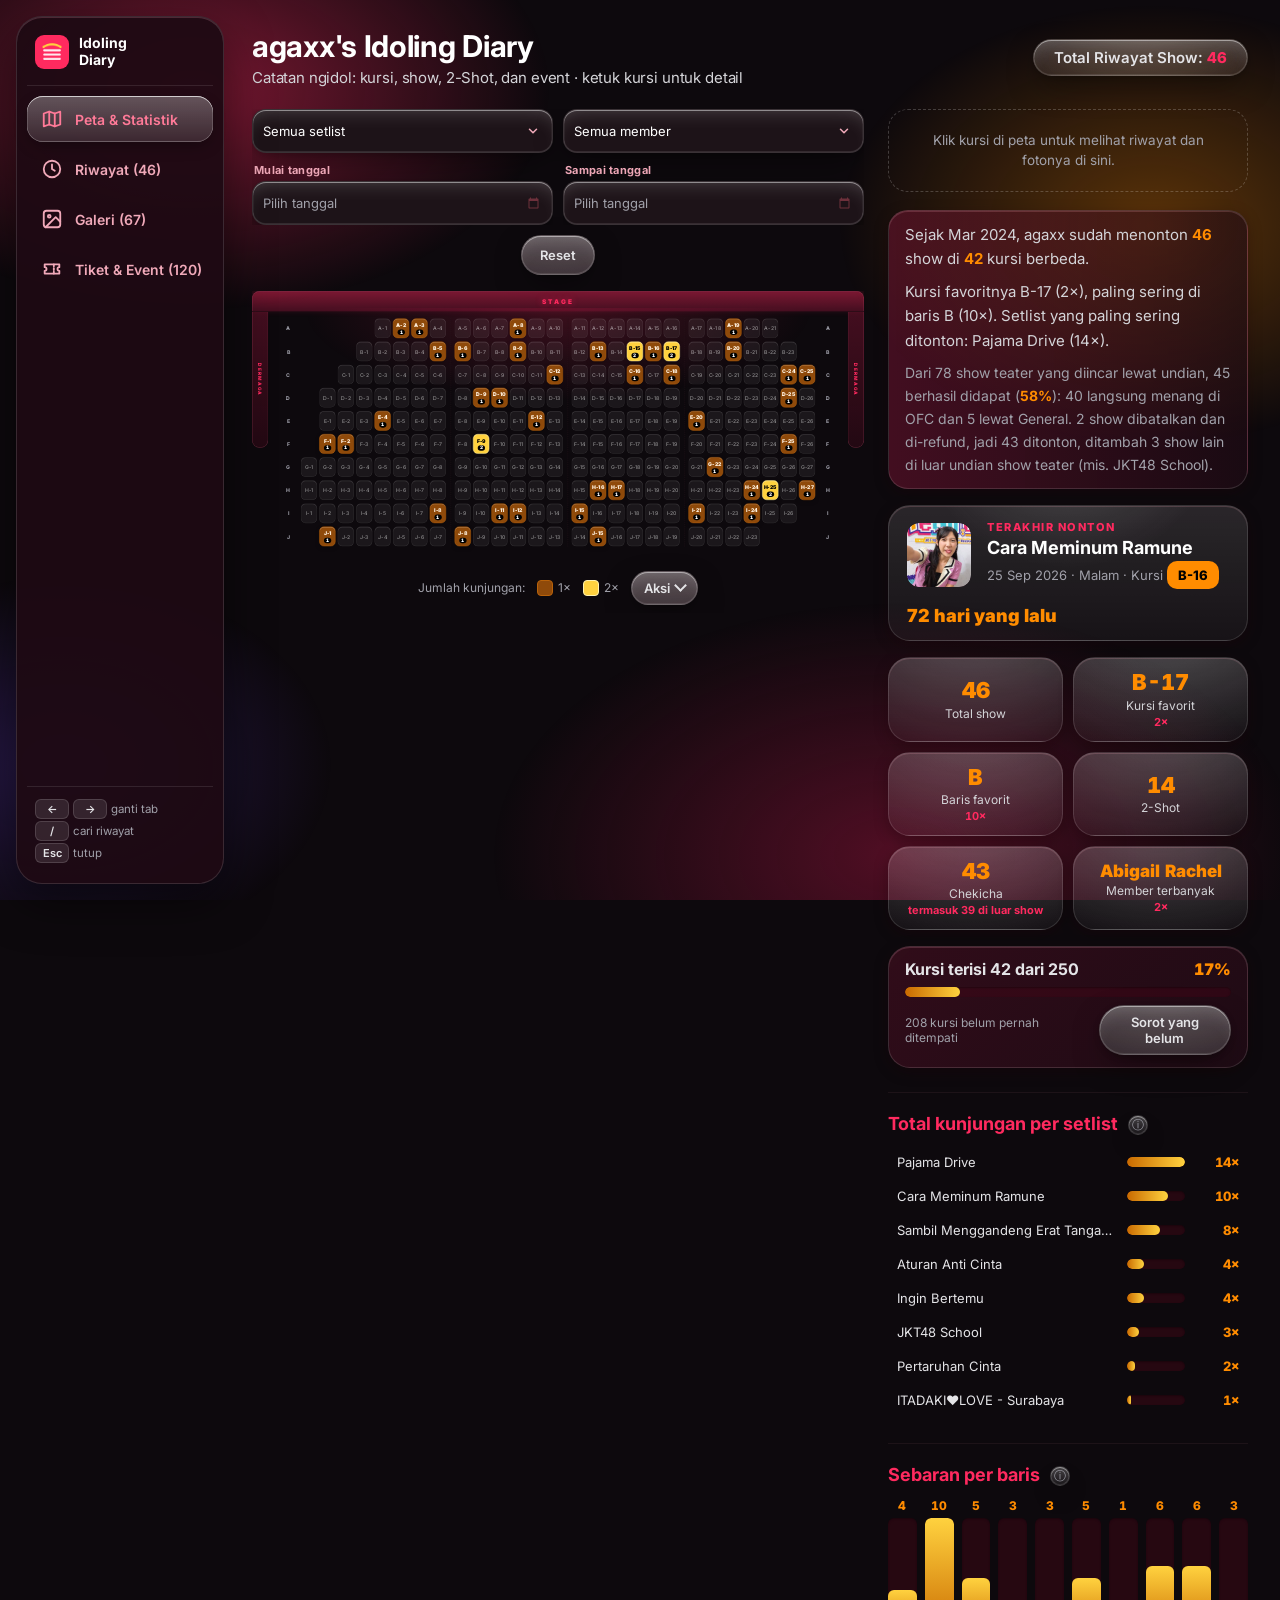
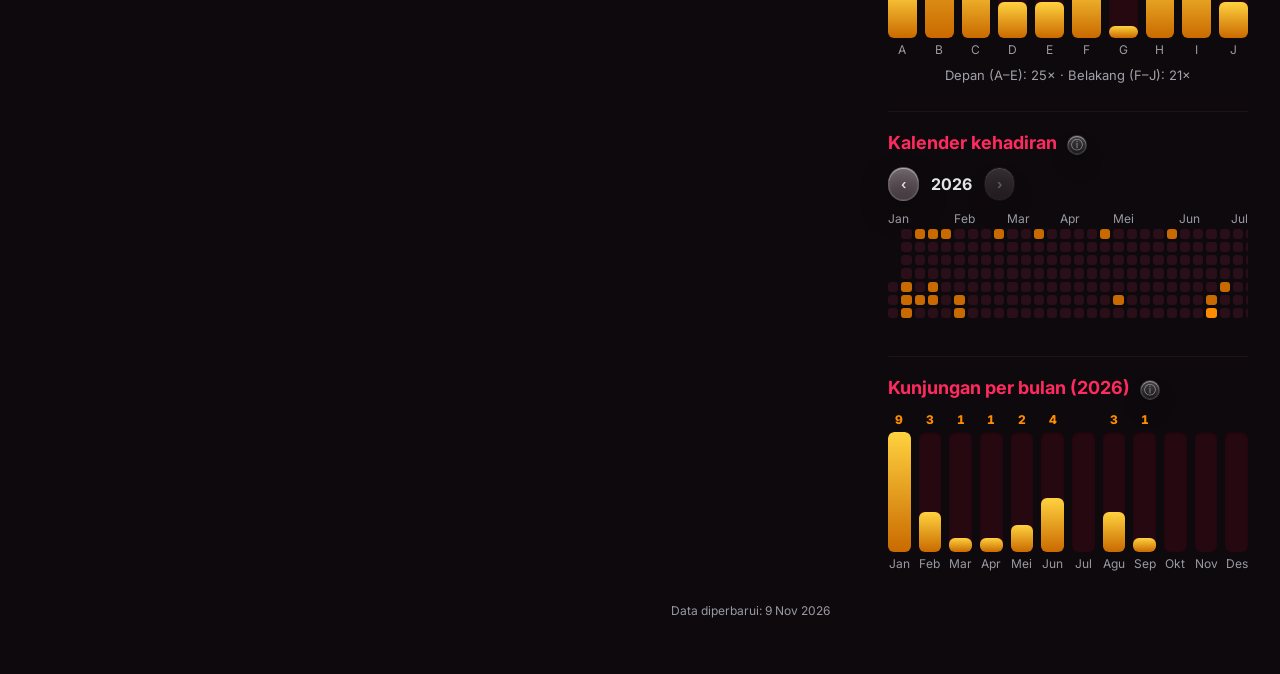
==== index.html @ d98b1d74 "Fix typo in og:description and sub paragraph" ====
<!DOCTYPE html>
<html lang="id" class="app">
<head>
<meta charset="UTF-8">
<meta name="viewport" content="width=device-width, initial-scale=1, viewport-fit=cover">
<title>agaxx's Idoling Diary</title>
<meta name="theme-color" content="#0d090d">
<link rel="manifest" href="manifest.webmanifest">
<link rel="apple-touch-icon" href="icons/apple-touch-icon.png">
<meta name="mobile-web-app-capable" content="yes">
<meta name="apple-mobile-web-app-capable" content="yes">
<meta name="apple-mobile-web-app-title" content="Idoling Diary">
<meta name="apple-mobile-web-app-status-bar-style" content="black-translucent">
<link rel="icon" href="data:image/svg+xml,%3Csvg xmlns=%27http://www.w3.org/2000/svg%27 viewBox=%270 0 64 64%27%3E%3Crect width=%2764%27 height=%2764%27 rx=%2714%27 fill=%27%23ff2a5f%27/%3E%3Cpath d=%27M14 38h36M14 28h36M14 48h36%27 stroke=%27%23fff%27 stroke-width=%275%27 stroke-linecap=%27round%27 opacity=%27.9%27/%3E%3Cpath d=%27M12 20q20-12 40 0%27 stroke=%27%23ffd23f%27 stroke-width=%275%27 fill=%27none%27 stroke-linecap=%27round%27/%3E%3C/svg%3E">
<meta property="og:type" content="website">
<meta property="og:title" content="agaxx's Idoling Diary">
<meta property="og:description" content="Catatan ngidol JKT48: peta kursi, riwayat show, galeri 2-Shot/Chekicha, tiket, dan event.">
<meta name="twitter:card" content="summary">
<link rel="preconnect" href="https://fonts.googleapis.com">
<link rel="preconnect" href="https://fonts.gstatic.com" crossorigin>
<link href="https://fonts.googleapis.com/css2?family=Inter:wght@400;500;600;700;800;900&family=Caveat:wght@600;700&display=swap" rel="stylesheet">
<link rel="stylesheet" href="assets/css/shared.css">
<link rel="stylesheet" href="assets/css/app.css">
<style>
#status{color:#f87171;font-size:14px;margin:0 0 12px;text-align:center}
#status:empty{display:none}
#status.warn{color:#fbbf24}
</style>
</head>
<body class="app">
<div class="wrap">
  <div class="head">
    <h1>agaxx's Idoling Diary</h1>
    <p class="sub">Catatan ngidol: kursi, show, 2-Shot, dan event · ketuk kursi untuk detail</p>
    <div class="badge">Total Riwayat Show: <span id="total">0</span></div>
  </div>
  <div class="tabbar"><button type="button" class="tab on" data-tab="main" data-short="Peta">Peta &amp; Statistik</button><button type="button" class="tab" data-tab="tl" id="t-tab" data-short="Riwayat">Riwayat</button><button type="button" class="tab" data-tab="gal" id="g-tab" data-short="Galeri">Galeri</button><button type="button" class="tab" data-tab="ev" id="ev-tab" data-short="Tiket">Tiket &amp; Event</button></div>
  <div id="status" role="status">Memuat data...</div>
  <div id="view-main">
  <div id="seating-wrapper">
    <div id="stage-container">
      <div class="stage">STAGE</div>
      <div class="arena">
        <div class="catwalk">DERMAGA</div>
        <div id="chart"></div>
        <div class="catwalk">DERMAGA</div>
      </div>
    </div>
  </div>
  </div>
  <div id="view-gal" hidden>
    <div id="gallery-bar"><select id="g-member" aria-label="Filter member galeri"></select><span id="g-info"></span></div>
    <div id="gallery"></div>
  </div>
  <div id="view-tl" hidden>
    <div id="tl-bar"><input type="search" id="tl-q" placeholder="Cari setlist, member, kursi, catatan…" aria-label="Cari riwayat" autocomplete="off"><span id="tl-info"></span></div>
    <div id="timeline"></div>
  </div>
  <div id="view-ev" hidden>
    <h2 class="sec" style="margin-top:0">Statistik lotre</h2>
    <div id="lot"></div>
    <h2 class="sec">Meet &amp; greet, special show, dan event</h2>
    <div id="ev-up"></div>
    <div id="ev-cats"></div>
    <div id="ev-bar">
      <select id="ev-member" aria-label="Member"></select>
      <select id="ev-status" aria-label="Status"><option value="">Semua status</option><option value="used">Hadir saja</option></select>
      <span id="ev-info"></span>
    </div>
    <div id="ev-rank"></div>
    <div id="ev-list"></div>
    <button type="button" class="btn-s" id="ev-more" hidden>Tampilkan lebih banyak</button>
  </div>
  <footer id="foot" class="foot"></footer>
</div>

<div class="overlay" id="seat-modal">
  <div class="modal" role="dialog" aria-modal="true" aria-labelledby="modal-title">
    <button class="x" id="seat-close" aria-label="Tutup">&times;</button>
    <h3 id="modal-title" style="margin:0">Riwayat Kursi <span class="seat-badge" id="modal-seat"></span></h3>
    <div class="hist" id="modal-hist"></div>
  </div>
</div>
<div class="overlay" id="lightbox"><img id="lb-img" alt="Foto 2-shot"></div>

<script src="assets/js/shared.js"></script>
<script src="assets/js/app.js"></script>
<script>
/* DATA_URL: file data.json hasil "Unduh data.json" dari admin.html (array, atau {records:[...]}).
   Kalau dibuka langsung dari file:// browser memblokir fetch -> pakai hosting / server lokal. */
const DATA_URL = './data.json';

const CK = 'jkt48_data_cache_v1'; // salinan data terakhir di perangkat pengunjung
function applyData(json) {
  const arr = Array.isArray(json) ? json : json.records;
  if (!Array.isArray(arr)) throw new Error('Format data tidak dikenali');
  records = arr.map(sanitize).filter(r => SEATS.has(r.seat)); // kursi di luar peta dilewati, jadi total = yang tampil di peta
  tickets = (Array.isArray(json.tickets) ? json.tickets : []).map(sanitizeTicket).filter(t => t.date);
  solo = (Array.isArray(json.solo) ? json.solo : []).map(sanitizeSolo).filter(w => w.date);
  dataLoaded = true;
  $('foot').textContent = json.updated ? 'Data diperbarui: ' + fmtDate(json.updated) : '';
}
async function init() {
  renderChart(); skeleton(); // peta kosong dulu biar layout langsung muncul
  let old = null;
  try { old = localStorage.getItem(CK); } catch (e) {}
  if (old) { // tampilkan salinan terakhir dulu sementara data terbaru dimuat
    try { applyData(JSON.parse(old)); $('status').textContent = ''; renderChart(); } catch (e) { old = null; }
  }
  try {
    const res = await fetch(DATA_URL + (DATA_URL.includes('?') ? '&' : '?') + 't=' + Date.now());
    if (!res.ok) throw new Error('HTTP ' + res.status);
    const text = await res.text();
    if (text !== old) { // hanya render ulang kalau data berubah
      applyData(JSON.parse(text)); $('status').textContent = ''; renderChart();
      try { localStorage.setItem(CK, text); } catch (e) { /* penyimpanan penuh: abaikan */ }
    }
    $('status').classList.remove('warn');
  } catch (err) {
    $('status').classList.toggle('warn', !!old);
    $('status').textContent = old ? 'Tidak bisa memuat data terbaru, menampilkan salinan terakhir yang tersimpan di perangkat ini.'
      : 'Gagal memuat data (' + err.message + '). Cek DATA_URL / pastikan dibuka lewat server, bukan file://.';
    if (!old) renderChart();
  }
}
// dipakai app.js (tarik ke bawah untuk memuat ulang): selalu ambil data terbaru dan gambar ulang
async function refreshData() {
  const res = await fetch(DATA_URL + (DATA_URL.includes('?') ? '&' : '?') + 't=' + Date.now(), {cache: 'no-store'});
  if (!res.ok) throw new Error('HTTP ' + res.status);
  const text = await res.text();
  applyData(JSON.parse(text));
  $('status').textContent = ''; $('status').classList.remove('warn');
  renderChart();
  try { localStorage.setItem(CK, text); } catch (e) { /* penyimpanan penuh: abaikan */ }
}
// pindah tab (klik, geser jari, keyboard) ditangani switchTab() di app.js
init();
</script>
</body>
</html>
---- assets/css/shared.css ----
/* shared.css — dipakai bareng index.html & admin.html */
body{margin:0;background:#0d090d;color:#fff;font-family:'Inter',-apple-system,BlinkMacSystemFont,"Segoe UI",Roboto,sans-serif;display:flex;justify-content:center;min-height:100vh}
button{font-family:inherit}
.wrap{padding:40px 20px;display:flex;flex-direction:column;align-items:center;width:100%;max-width:1280px;box-sizing:border-box}
.head{text-align:center;margin-bottom:20px;display:flex;flex-direction:column;align-items:center;width:100%}
h1{font-size:42px;font-weight:900;color:#ff2a5f;margin:0 0 8px;letter-spacing:-.5px;text-shadow:0 0 20px rgba(255,42,95,.3)}
.sub{color:#a1a1aa;font-size:15px;margin:0 0 20px}
.badge{background:#181115;border:1px solid #2d1820;padding:8px 20px;border-radius:9999px;font-size:15px;font-weight:600;color:#e4e4e7}
.badge span{color:#ff2a5f;font-weight:800}
:focus-visible{outline:2px solid #ff8c00;outline-offset:2px}

/* peta kursi */
#seating-wrapper{width:100%;overflow-x:auto;padding-bottom:20px;box-sizing:border-box;-webkit-overflow-scrolling:touch}
#stage-container{width:max-content;margin:0 auto;display:flex;flex-direction:column;align-items:center}
.stage{width:100%;background:linear-gradient(180deg,#380816,#17040a);border:1px solid #881337;border-bottom:none;border-radius:12px 12px 0 0;padding:14px 0;text-align:center;box-shadow:0 -4px 20px rgba(136,19,55,.3);box-sizing:border-box;color:#ff2a5f;font-weight:900;letter-spacing:5px;font-size:15px}
.arena{display:flex;align-items:flex-start;gap:38px;width:100%;box-sizing:border-box;position:relative}
.arena::before{content:'';position:absolute;top:0;left:38px;right:38px;border-top:1px solid #881337;box-shadow:0 2px 14px rgba(136,19,55,.45)}
.catwalk{width:38px;height:318px;background:#17040a;border:1px solid #881337;border-top:none;border-radius:0 0 8px 8px;box-shadow:0 6px 15px rgba(136,19,55,.25);display:flex;align-items:center;justify-content:center;writing-mode:vertical-rl;color:#ff2a5f;font-size:11px;font-weight:800;letter-spacing:3px;box-sizing:border-box;flex-shrink:0;user-select:none}
#chart{display:flex;gap:20px;margin-top:15px}
.seat-block{display:flex;flex-direction:column;gap:6px}
.block-1,.block-3{align-items:flex-end}.block-2,.block-4{align-items:flex-start}
.seat-row{display:flex;gap:5px;height:48px;align-items:center}
.seat{width:38px;height:46px;border-radius:6px;border:1px solid #34070f;background:#1e050c;color:#c4566a;display:flex;flex-direction:column;align-items:center;justify-content:center;font-size:12px;font-weight:500;padding:0;cursor:pointer;transition:.2s;flex-shrink:0}
.seat:hover,.seat:focus-visible{color:#ff6b86;font-weight:700}
.seat:hover{transform:translateY(-2px) scale(1.05);border-color:#ff2a5f;box-shadow:0 4px 12px rgba(255,42,95,.3);z-index:5}
.seat.visited{background:#ff8c00;border-color:#ffaa00;color:#000;font-weight:900;box-shadow:0 0 12px rgba(255,140,0,.5)}
.seat-count{font-size:11px;font-weight:900;margin-top:3px;background:#000;color:#fff;border-radius:99px;padding:1px 5px;line-height:1}

/* modal & lightbox */
.overlay{display:none;position:fixed;inset:0;background:rgba(0,0,0,.8);backdrop-filter:blur(4px);z-index:100;justify-content:center;align-items:center;padding:15px;box-sizing:border-box}
.overlay.open{display:flex}
.modal{background:#140d11;border:1px solid #3d222e;border-radius:16px;width:100%;max-width:440px;padding:24px;position:relative;box-sizing:border-box}
.x{position:absolute;top:16px;right:16px;background:none;border:none;color:#a1a1aa;font-size:22px;cursor:pointer}
.seat-badge{background:#ff8c00;color:#000;padding:3px 8px;border-radius:6px;font-weight:800;font-size:14px}
.hist{display:flex;flex-direction:column;gap:10px;max-height:300px;overflow-y:auto;margin-top:16px}
.hi{background:#1d1318;padding:12px 14px;border-radius:8px;border-left:4px solid #ff8c00}
.hi b{font-size:15px}.hd{font-size:13px;color:#ff2a5f;margin-top:2px}
.hn{font-size:13px;color:#a1a1aa;margin-top:4px;font-style:italic}
.ht{font-size:12px;color:#34d399;margin-top:4px;font-weight:600}
.hi img{display:block;max-width:100%;max-height:160px;border-radius:8px;margin-top:8px;cursor:zoom-in}
.empty{color:#9a9aa4;font-size:14px;text-align:center;padding:16px 0}
.empty:not(.fld){padding:26px 16px;border:1px dashed rgba(255,255,255,.14);border-radius:16px;line-height:1.55}
.empty .btn-s{margin-top:12px}
#lb-img{max-width:100%;max-height:90vh;border-radius:12px;box-shadow:0 0 30px rgba(0,0,0,.6)}
#lightbox{cursor:zoom-out;z-index:200}

/* animasi saat modal / lightbox dibuka */
@keyframes fade{from{opacity:0}}
@keyframes pop-in{from{opacity:0;transform:translateY(14px) scale(.96)}}
.overlay.open{animation:fade .18s ease-out}
.overlay.open>.modal,#lightbox.open>img{animation:pop-in .22s cubic-bezier(.2,.8,.2,1)}
.seat:active{transform:scale(.94)}
@media(prefers-reduced-motion:reduce){.overlay.open,.overlay.open>.modal,#lightbox.open>img{animation:none}}

/* popover hover (hanya perangkat dengan mouse) */
#pop{position:fixed;z-index:90;display:none;width:240px;box-sizing:border-box;pointer-events:none;background:#140d11;border:1px solid #3d222e;border-radius:12px;padding:12px 14px;box-shadow:0 10px 30px rgba(0,0,0,.6);font-size:13px}
#pop.on{display:block}
.pop-h{display:flex;justify-content:space-between;align-items:center;margin-bottom:6px;color:#e4e4e7;font-weight:600}
.pop-i{padding:8px 0;border-top:1px solid #24151d}
.pop-i b{font-size:14px}
.pop-m{margin-top:6px;color:#9a9aa4;font-size:11px}
@media(hover:none){#pop{display:none!important}}

@media(max-width:768px){
h1{font-size:28px}.sub{font-size:13px}.wrap{padding:20px 12px}
.seat{width:32px;height:38px;font-size:10px}.seat-row{height:40px;gap:4px}
#chart{gap:12px;margin-top:10px}
.catwalk{width:30px;height:260px;font-size:9px;letter-spacing:2px}
.arena::before{left:30px;right:30px}
.stage{font-size:12px;letter-spacing:3px}}

/* animasi tutup */
@keyframes fade-out{to{opacity:0}}
@keyframes pop-out{to{opacity:0;transform:translateY(8px) scale(.97)}}
.overlay.closing{animation:fade-out .15s ease-in forwards}
.overlay.closing>.modal,#lightbox.closing>img{animation:pop-out .15s ease-in forwards}
@media(prefers-reduced-motion:reduce){.overlay.closing,.overlay.closing>.modal,#lightbox.closing>img{animation:none}}

/* statistik, filter, legenda, grafik setlist */
.seat.dim{opacity:.25}
#stats{display:grid;grid-template-columns:repeat(auto-fit,minmax(130px,1fr));gap:10px;width:100%;margin-bottom:16px}
.stat{display:flex;flex-direction:column;justify-content:center;background:#181115;border:1px solid #2d1820;border-radius:12px;padding:12px 14px;text-align:center}
.sv{font-size:22px;font-weight:900;color:#ff8c00;line-height:1.15;overflow-wrap:anywhere}
.sv.sm{font-size:17px}
.sl{font-size:12px;color:#a1a1aa;margin-top:2px}
.ss{font-size:11px;color:#ff2a5f;font-weight:700;margin-top:2px}
#filters{display:flex;flex-wrap:wrap;gap:8px;align-items:center;justify-content:center;width:100%;margin-bottom:16px}
#filters select,#filters input,#gallery-bar select,#tl-q,#ev-bar select{flex:1 1 150px;width:auto;min-width:0;max-width:100%;background:#181115;color:#fff;border:1px solid #2d1820;border-radius:8px;padding:8px 10px;font:inherit;font-size:13px;color-scheme:dark}
#flt-info:empty{display:none}
#flt-info{flex-basis:100%;text-align:center;font-size:12px;color:#34d399;font-weight:600}
.btn-s{background:#181115;color:#e4e4e7;border:1px solid #3d222e;border-radius:8px;padding:8px 12px;font-size:13px;font-weight:600;cursor:pointer}
.btn-s:hover{border-color:#ff2a5f;color:#ff2a5f}
.btn-s:disabled{opacity:.4;cursor:default;border-color:#3d222e;color:#e4e4e7}
#legend{display:flex;flex-wrap:wrap;gap:12px;align-items:center;justify-content:center;font-size:12px;color:#a1a1aa;margin:4px 0 24px}
.lg{display:inline-flex;align-items:center;gap:5px}
#lg-scale{display:contents}
.lg i{width:14px;height:14px;border-radius:4px;border:1px solid}
.sec{font-size:18px;color:#ff2a5f;margin:28px 0 12px;width:100%;text-align:left}
#sl-chart{width:100%;display:flex;flex-direction:column;gap:4px}
.sl-row{display:grid;grid-template-columns:minmax(90px,220px) 1fr 44px;gap:10px;align-items:center;background:none;border:1px solid transparent;border-radius:8px;padding:6px 8px;color:#e4e4e7;font-size:13px;text-align:left;cursor:pointer}
.sl-row:hover,.sl-row.on{border-color:#ff2a5f;background:#181115}
.sl-n{overflow:hidden;text-overflow:ellipsis;white-space:nowrap}
.sl-bar{height:10px;background:#1e050c;border-radius:99px;overflow:hidden}
.sl-bar i{display:block;height:100%;background:linear-gradient(90deg,#c96a00,#ffd23f);border-radius:99px}
.sl-c{font-weight:800;color:#ff8c00;text-align:right}

/* peta lebih realistis: label baris, garis lorong, cahaya panggung */
#stage-container{position:relative;isolation:isolate}
#stage-container::before{content:'';position:absolute;z-index:-1;top:40px;left:8%;right:8%;height:220px;background:radial-gradient(ellipse at 50% 0,rgba(255,42,95,.2),transparent 70%);pointer-events:none}
.stage{text-shadow:0 0 14px rgba(255,42,95,.6)}
.seat-block{position:relative}
.seat-block+.seat-block::before{content:'';position:absolute;left:-10px;top:0;bottom:0;border-left:1px dashed #2d1820}
.row-labels{display:flex;flex-direction:column;gap:6px;width:18px;flex-shrink:0}
.row-labels .seat-row{justify-content:center;color:#9a9aa4;font-size:12px;font-weight:800}

/* animasi masuk & skeleton */
@keyframes rise{from{opacity:0;transform:translateY(10px)}}
@keyframes shimmer{to{background-position:-200% 0}}
.intro .seat-row{animation:rise .45s cubic-bezier(.2,.8,.2,1) both;animation-delay:calc(var(--r) * 45ms)}
.sk{background:linear-gradient(90deg,#181115 25%,#2a1a22 50%,#181115 75%);background-size:200% 100%;animation:shimmer 1.2s linear infinite;border-radius:12px}
.stat.sk{min-height:72px;border-color:transparent}
@media(prefers-reduced-motion:reduce){.intro .seat-row,.sk{animation:none}}

/* tab, kalender, galeri */
[hidden]{display:none!important}
#view-main,#view-gal,#view-tl,#view-ev{width:100%;display:flex;flex-direction:column;align-items:center}
.tabbar{display:flex;gap:8px;margin:0 0 16px}
.tab{padding:9px 22px;border-radius:9999px;border:1px solid #332128;background:#1a1014;color:#a1a1aa;font-size:14px;font-weight:600;cursor:pointer;transition:.25s}
.tab:hover{border-color:#ff2a5f;color:#fff}
.tab.on{background:#881337;border-color:#f43f5e;color:#fff;box-shadow:0 0 15px rgba(244,63,94,.3)}
#cal-nav{display:flex;gap:12px;align-items:center;width:100%;margin-bottom:10px;color:#e4e4e7}
#cal{width:100%;overflow-x:auto;padding-bottom:8px}
.cal-m,.cal-g{min-width:700px}
.cal-m{position:relative;height:18px;font-size:12px;color:#9a9aa4}
.cal-m span{position:absolute;top:0}
.cal-g{display:grid;grid-auto-flow:column;grid-template-rows:repeat(7,auto);grid-template-columns:repeat(var(--w),minmax(0,1fr));gap:3px}
.cd{aspect-ratio:1;background:#2a0f18;border-radius:3px}
.cd.e{background:none}
.cd.on1{background:#c96a00}.cd.on2{background:#ff8c00}.cd.on3{background:#ffd23f}
#gallery-bar{display:flex;gap:10px;align-items:center;margin-bottom:12px;width:100%}
#g-info{font-size:12px;color:#34d399;font-weight:600}
#gallery{display:grid;grid-template-columns:repeat(auto-fill,minmax(160px,1fr));gap:12px;width:100%}
.gi{margin:0;background:#181115;border:1px solid #2d1820;border-radius:12px;overflow:hidden}
.gi img{display:block;width:100%;aspect-ratio:3/4;object-fit:cover;cursor:zoom-in}
.gi figcaption{padding:8px 10px;font-size:12px;display:flex;flex-direction:column;gap:2px;color:#a1a1aa}
.gi b{color:#fff;font-size:13px}
@media(max-width:768px){.seat-block+.seat-block::before{left:-7px}}

/* cakupan kursi */
#cover{width:100%;margin:0 0 16px;background:#181115;border:1px solid #2d1820;border-radius:12px;padding:12px 16px;box-sizing:border-box}
.cov-t{display:flex;justify-content:space-between;color:#e4e4e7}
.cov-t span{color:#ff8c00;font-weight:900}
.cov-bar{height:10px;background:#1e050c;border-radius:99px;overflow:hidden;margin:8px 0}
.cov-bar i{display:block;height:100%;background:linear-gradient(90deg,#c96a00,#ffd23f);border-radius:99px;transition:width .6s}
.cov-s{display:flex;justify-content:space-between;align-items:center;gap:10px;font-size:12px;color:#a1a1aa}
.seat.seen{opacity:.3}
.seat.want{border-color:#34d399;color:#34d399;box-shadow:0 0 10px rgba(52,211,153,.45)}

/* riwayat (timeline) */
#timeline{width:100%;max-width:760px}
.tl-mh{color:#ff2a5f;font-size:15px;margin:22px 0 8px;position:sticky;top:0;background:#0d090d;padding:6px 0;z-index:2}
.tl-i{display:grid;grid-template-columns:56px 1fr auto;gap:12px;align-items:start;background:#181115;border:1px solid #2d1820;border-left:4px solid #ff8c00;border-radius:10px;padding:10px 12px;margin-bottom:8px}
.tl-d{text-align:center;line-height:1.15}
.tl-d b{font-size:22px;display:block}
.tl-d span{font-size:11px;color:#a1a1aa}
.tl-b b{font-size:15px}
.tl-s{border:none;cursor:pointer;font-family:inherit}

/* pencarian riwayat & grafik per bulan */
#tl-bar{display:flex;gap:10px;align-items:center;width:100%;max-width:760px;margin-bottom:4px}
#tl-info{font-size:12px;color:#34d399;font-weight:600;white-space:nowrap}
#mchart,#rchart{display:grid;grid-template-columns:repeat(12,1fr);gap:8px;width:100%}
.mc{display:flex;flex-direction:column;align-items:center;gap:4px;min-width:0}
.mc-n{font-size:12px;font-weight:800;color:#ff8c00;min-height:16px}
.mc-b{width:100%;max-width:56px;height:120px;display:flex;align-items:flex-end;background:#1e050c;border-radius:6px;overflow:hidden}
.mc-b i{display:block;width:100%;background:linear-gradient(0deg,#c96a00,#ffd23f);border-radius:6px 6px 0 0}
.mc-l{font-size:12px;color:#9a9aa4}

#rchart{grid-template-columns:repeat(10,1fr)}
#rsum{width:100%;font-size:13px;color:#a1a1aa;margin-top:10px;text-align:center}
.share{margin-top:10px;font-size:12px;padding:6px 10px}

/* sorot cahaya mengikuti kursor di peta */
#stage-container::after{content:'';position:absolute;inset:0;pointer-events:none;z-index:1;opacity:var(--sp,0);transition:opacity .3s;mix-blend-mode:screen;background:radial-gradient(circle 170px at var(--mx,50%) var(--my,50%),rgba(255,190,110,.22),transparent 70%)}

/* kartu terakhir nonton */
#last{width:100%}
.last-c{display:flex;align-items:center;gap:16px;background:linear-gradient(100deg,rgba(255,42,95,.18),rgba(255,140,0,.08));border:1px solid #3d222e;border-radius:14px;padding:14px 18px;margin-bottom:16px;width:100%;box-sizing:border-box}
.last-c img,.last-s{width:64px;height:64px;border-radius:12px;object-fit:cover;flex-shrink:0}
.last-c img{cursor:zoom-in}
.last-s{display:flex;align-items:center;justify-content:center;background:#1e050c;color:#ffd23f;font-weight:900;font-size:18px}
.last-b{flex:1;min-width:0;display:flex;flex-direction:column;gap:3px;font-size:13px;color:#a1a1aa}
.last-b b{color:#fff;font-size:18px}
.last-l{color:#ff2a5f;font-size:11px;font-weight:800;letter-spacing:1.5px;text-transform:uppercase}
.last-a{font-size:22px;font-weight:900;color:#ff8c00;text-align:right}
@media(max-width:600px){.last-c{flex-wrap:wrap}.last-a{width:100%;text-align:left;font-size:18px}}

/* galeri polaroid */
#gallery{grid-template-columns:repeat(auto-fill,minmax(190px,1fr));gap:28px 22px;padding:10px 6px}
.gi{position:relative;overflow:visible;background:#f5efe6;border:none;border-radius:4px;padding:10px 10px 0;box-shadow:0 8px 22px rgba(0,0,0,.55);transform:rotate(var(--rot,0deg));transition:transform .25s,box-shadow .25s}
.gi:nth-child(3n+1){--rot:-2.2deg}.gi:nth-child(3n+2){--rot:1.6deg}.gi:nth-child(3n){--rot:-.8deg}
.gi:hover{transform:rotate(0) scale(1.05) translateY(-4px);box-shadow:0 14px 30px rgba(0,0,0,.7);z-index:3}
.gi::before{content:'';position:absolute;top:-9px;left:50%;width:64px;height:18px;background:rgba(255,220,150,.5);transform:translateX(-50%) rotate(-3deg)}
.gi img{aspect-ratio:1;border-radius:2px}
.gi figcaption{color:#5a4a50;font-family:"Segoe Print","Bradley Hand","Comic Sans MS",cursive;text-align:center;align-items:center;padding:10px 4px 14px}
.gi b{color:#2a1a1f;font-size:16px}
@media(prefers-reduced-motion:reduce){.gi{transition:none}}

/* timeline bergaris waktu */
#timeline{position:relative;padding-left:34px}
#timeline::before{content:'';position:absolute;left:11px;top:0;bottom:0;width:2px;background:linear-gradient(#ff2a5f,#3d222e)}
.tl-yh{font-size:30px;font-weight:900;background:linear-gradient(90deg,#ff2a5f,#ffb347);-webkit-background-clip:text;background-clip:text;color:transparent;margin:24px 0 0;width:max-content}
.tl-mh::before{content:'';position:absolute;left:-29px;top:50%;width:10px;height:10px;border:2px solid #ff2a5f;border-radius:50%;background:#0d090d;transform:translateY(-50%)}
.tl-i{position:relative;border-left:1px solid #2d1820}
.tl-i::before{content:'';position:absolute;left:-28px;top:18px;width:12px;height:12px;border-radius:50%;background:#ff8c00;box-shadow:0 0 0 4px #0d090d}
.tl-i.ms::before{left:-31px;top:15px;width:18px;height:18px;background:#ffd23f;box-shadow:0 0 0 4px #0d090d,0 0 18px #ffd23f}
.tl-i.ms{border-color:#6b4a12;background:linear-gradient(100deg,rgba(255,210,63,.1),#181115 60%)}
.tl-star{color:#ffd23f;font-size:12px;font-weight:800;margin-top:2px}

/* pencarian & timeline: lebar sama, tepi sejajar dengan kartu; ikon kaca pembesar */
#tl-bar,#timeline{box-sizing:border-box;width:100%;max-width:760px}
#tl-bar{padding-left:34px}
#tl-q{padding-left:38px;background-repeat:no-repeat;background-position:12px center;background-image:url("data:image/svg+xml,%3Csvg xmlns='http://www.w3.org/2000/svg' width='18' height='18' viewBox='0 0 24 24' fill='none' stroke='%239a9aa4' stroke-width='2.2' stroke-linecap='round'%3E%3Ccircle cx='11' cy='11' r='7'/%3E%3Cpath d='M20 20l-3.5-3.5'/%3E%3C/svg%3E")}
#tl-q:focus{border-color:#ff2a5f;outline:none}

/* tab tiket & event */
#view-ev{max-width:860px;margin:0 auto}
.lot-cards{display:grid;grid-template-columns:repeat(auto-fit,minmax(130px,1fr));gap:10px;width:100%;margin-bottom:14px}
#lot,#ev-list{width:100%}
.lot-r{display:grid;grid-template-columns:130px 1fr auto;gap:12px;align-items:center;font-size:13px;color:#e4e4e7;padding:6px 8px}
.lot-n{font-size:12px;color:#a1a1aa;margin:8px}
#ev-bar{display:flex;flex-wrap:wrap;gap:8px;align-items:center;width:100%;margin-bottom:12px}
#ev-info{font-size:12px;color:#34d399;font-weight:600}
.ev-i{display:grid;grid-template-columns:56px 1fr auto;gap:12px;align-items:start;background:#181115;border:1px solid #2d1820;border-left:4px solid #ff2a5f;border-radius:10px;padding:10px 12px;margin-bottom:8px}
.chip{font-size:11px;font-weight:800;padding:3px 8px;border-radius:99px;border:1px solid;white-space:nowrap}
.chip.ok{color:#34d399;border-color:#1c6b4f}.chip.no{color:#a1a1aa;border-color:#3d222e}
.chip.win{color:#ffd23f;border-color:#6b4a12}.chip.lose{color:#f87171;border-color:#6b2b2b}

/* tab Tiket & Event: kartu kategori, peringkat member, seri yang bisa dibuka */
#ev-cats{display:grid;grid-template-columns:repeat(var(--cols,3),1fr);gap:10px;width:100%;margin-bottom:16px}
.ev-c{display:flex;flex-direction:column;align-items:center;gap:2px;background:#181115;border:1px solid #2d1820;border-radius:12px;padding:12px 10px;color:#e4e4e7;cursor:pointer;font-family:inherit;transition:.2s}
.ev-c b{font-size:24px;color:#ff8c00;font-weight:900}
.ev-c span{font-size:13px;font-weight:700;text-align:center}
.ev-c small{font-size:11px;color:#a1a1aa}
.ev-c:hover{border-color:#ff2a5f}
.ev-c.on{border-color:#ff2a5f;background:linear-gradient(160deg,rgba(255,42,95,.22),#181115)}
.sec2{font-size:15px;color:#ff2a5f;margin:18px 0 8px;width:100%}
#ev-up,#ev-rank{width:100%}
.rk{display:grid;grid-template-columns:24px minmax(110px,190px) 1fr 64px;gap:10px;align-items:center;width:100%;background:none;border:1px solid transparent;border-radius:8px;padding:6px 8px;color:#e4e4e7;font:inherit;font-size:13px;text-align:left;cursor:pointer}
.rk:hover,.rk.on{border-color:#ff2a5f;background:#181115}
.rn{color:#9a9aa4;font-weight:800;text-align:center}
.rm{overflow:hidden;text-overflow:ellipsis;white-space:nowrap}
.rc{font-weight:800;color:#ff8c00;text-align:right}
.ev-g{background:#181115;border:1px solid #2d1820;border-left:4px solid #ff2a5f;border-radius:10px;margin-bottom:8px}
.ev-g summary{display:grid;grid-template-columns:56px 1fr auto;gap:12px;align-items:start;padding:10px 12px;cursor:pointer;list-style:none}
.ev-g summary::-webkit-details-marker{display:none}
.ev-g[open]{border-color:#ff2a5f}
.mchips{display:flex;flex-wrap:wrap;gap:4px;margin-top:6px}
.mchip{background:#24151d;border-radius:99px;padding:2px 9px;font-size:11px;color:#e4e4e7}
.ev-d{border-top:1px solid #24151d;padding:6px 12px 10px 80px}
.ev-t{display:grid;grid-template-columns:150px 1fr auto;gap:10px;font-size:12px;color:#a1a1aa;padding:4px 0;align-items:center}
.chip.soon{color:#93c5fd;border-color:#1e3a5f}
#ev-more{margin:8px auto 0;display:block}
#ev-more[hidden]{display:none}
@media(max-width:600px){.ev-d{padding-left:12px}.ev-t{grid-template-columns:1fr auto}.ev-t span:nth-child(2){grid-column:1;grid-row:2}.rk{grid-template-columns:22px minmax(80px,130px) 1fr 56px}}

.stat.main{border-color:#ff2a5f;background:linear-gradient(160deg,rgba(255,42,95,.22),#181115)}
.stat.main .sv{font-size:28px;color:#ffd23f}
#ev-rank .btn-s{margin:6px 0 0 8px}
#ev-bar{margin-top:4px}
@media(max-width:600px){#ev-cats{grid-template-columns:repeat(2,1fr)}}

/* animasi tab & isi tab (item/bar hanya beranimasi saat tab dibuka, lewat kelas .enter) */
@keyframes tabin{from{opacity:0;transform:translate(var(--tabx,0),8px)}}
@keyframes growx{from{transform:scaleX(0)}}
@keyframes growy{from{transform:scaleY(0)}}
@keyframes pop{from{opacity:0;transform:scale(.3)}}
#view-main,#view-gal,#view-tl,#view-ev{animation:tabin .28s ease-out}
.enter .tl-i,.enter .gi,.enter .ev-g,.enter .ev-c,.shown .sl-row,.shown .rk{animation:rise .4s cubic-bezier(.2,.8,.2,1) both;animation-delay:calc(var(--i,0) * 35ms)}
.shown .sl-bar i{transform-origin:left;animation:growx .7s cubic-bezier(.2,.8,.2,1) both;animation-delay:calc(var(--i,0) * 45ms + .15s)}
.shown .mc-b i{transform-origin:bottom;animation:growy .7s cubic-bezier(.2,.8,.2,1) both;animation-delay:calc(var(--i,0) * 40ms + .15s)}
.shown .cd.on1,.shown .cd.on2,.shown .cd.on3{animation:pop .4s cubic-bezier(.2,.8,.2,1) both;animation-delay:calc(var(--d,0) * 20ms + .3s)}
/* buka-tutup halus untuk detail seri (browser yang belum mendukung ::details-content langsung membuka tanpa transisi) */
.ev-g{interpolate-size:allow-keywords}
.ev-g::details-content{block-size:0;overflow:hidden;transition:block-size .3s ease,content-visibility .3s allow-discrete}
.ev-g[open]::details-content{block-size:auto}
.ev-g[open] .ev-d{animation:fade .25s ease-out}
@media(prefers-reduced-motion:reduce){
#view-main,#view-gal,#view-tl,#view-ev,.enter .tl-i,.enter .gi,.enter .ev-g,.enter .ev-c,.enter .sl-row,.enter .rk,.enter .sl-bar i,.enter .mc-b i,.enter .cd.on1,.enter .cd.on2,.enter .cd.on3,.ev-g[open] .ev-d{animation:none}
.ev-g::details-content{transition:none}}

/* grafik & kalender yang bisa diklik untuk memfilter peta */
.hint{font-size:12px;font-weight:500;color:#9a9aa4;margin-left:2px}
.mc[role=button],.cd[role=button]{cursor:pointer}
.mc[role=button]:hover .mc-b,.mc.on .mc-b{outline:2px solid #ff2a5f;outline-offset:1px}
.mc.on .mc-l{color:#ff2a5f;font-weight:800}
.cd[role=button]:hover,.cd.sel{box-shadow:0 0 0 2px #ff2a5f;position:relative;z-index:1}

/* gerak saat nilai grafik berubah + umpan balik klik */
.sl-bar i{transition:width .55s cubic-bezier(.2,.8,.2,1)}
.mc-b i{transition:height .55s cubic-bezier(.2,.8,.2,1)}
.mc-b,.cd[role=button],.sl-row,.rk,.btn-s{transition:transform .15s,box-shadow .15s,border-color .2s,background .2s}
.mc[role=button]:active .mc-b{transform:scale(.96)}
.cd[role=button]:active{transform:scale(.7)}
.sl-row:active,.rk:active,.ev-c:active{transform:scale(.98)}
.tab:active,.btn-s:active{transform:scale(.96)}
@keyframes seatflash{0%{transform:scale(1.22);box-shadow:0 0 0 0 rgba(255,210,63,.8)}100%{transform:scale(1);box-shadow:0 0 0 16px rgba(255,210,63,0)}}
.flash .seat.visited{animation:seatflash .8s ease-out .35s}
@media(prefers-reduced-motion:reduce){.sl-bar i,.mc-b i{transition:none}.flash .seat.visited{animation:none}
.mc[role=button]:active .mc-b,.cd[role=button]:active,.sl-row:active,.rk:active,.ev-c:active,.tab:active,.btn-s:active{transform:none}}

/* animasi klik & perubahan data */
@keyframes seatpop{0%{transform:scale(.7);opacity:.4}60%{transform:scale(1.12)}100%{transform:none;opacity:1}}
@keyframes selpulse{0%{box-shadow:0 0 0 0 rgba(255,42,95,.55)}100%{box-shadow:0 0 0 12px rgba(255,42,95,0)}}
.refresh .seat.visited{animation:seatpop .45s cubic-bezier(.2,.8,.2,1) both;animation-delay:calc(var(--r,0) * 28ms)}
.mc.on .mc-b,.rk.on,.sl-row.on,.ev-c.on,.cd.sel{animation:selpulse .6s ease-out}
.mc[role=button]:active,.sl-row:active,.rk:active,.ev-c:active,.tab:active{transform:scale(.97)}
.cd[role=button]:active{transform:scale(.8)}
.mc,.rk,.sl-row,.ev-c,.tab,.cd{transition:transform .15s,border-color .2s,background .2s}
@media(prefers-reduced-motion:reduce){.refresh .seat.visited,.mc.on .mc-b,.rk.on,.sl-row.on,.ev-c.on,.cd.sel{animation:none}.mc:active,.sl-row:active,.rk:active,.ev-c:active,.tab:active,.cd[role=button]:active{transform:none}}

/* perapian tampilan */
*{scrollbar-width:thin;scrollbar-color:#3d222e #140d11}
html{scroll-padding-top:76px}
.tabbar{position:sticky;top:0;z-index:30;padding:10px 14px;margin:0 0 16px;background:rgba(13,9,13,.82);-webkit-backdrop-filter:blur(10px);backdrop-filter:blur(10px);border-radius:0 0 16px 16px;flex-wrap:wrap;justify-content:center}
.tl-mh{top:62px}
#view-main .sec,#view-ev .sec{padding-top:20px;border-top:1px solid #1d1318}
#view-ev>.sec:first-child{border-top:none;padding-top:0}
.sv,.sl-c,.rc,.mc-n,.cov-t span,.ss{font-variant-numeric:tabular-nums}
h1,.sec,.sec2{text-wrap:balance}
#cal{padding-bottom:10px}

/* hubungan riwayat-tiket, lotre per setlist, cincin persen, footer, hitung mundur */
.lt{font-size:12px;color:#ffd23f;margin-top:4px;font-weight:600}
.ls-r{display:grid;grid-template-columns:minmax(110px,200px) 1fr minmax(140px,auto);gap:10px;align-items:center;font-size:13px;padding:4px 0;color:#e4e4e7}
.ls-n{overflow:hidden;text-overflow:ellipsis;white-space:nowrap}
.ls-b{height:10px;background:#3a1018;border-radius:99px;overflow:hidden}
.ls-b i{display:block;height:100%;background:linear-gradient(90deg,#c96a00,#ffd23f);border-radius:99px}
.ls-c{color:#a1a1aa;text-align:right;font-size:12px}
.ring{position:relative;width:88px;height:88px;margin:0 auto 6px}
.ring svg{width:100%;height:100%;transform:rotate(-90deg)}
.ring circle{fill:none;stroke-width:3.2}
.rb{stroke:#2a0f18}
.rf{stroke:#ffd23f;stroke-linecap:round;stroke-dasharray:var(--p) 100}
.ring span{position:absolute;inset:0;display:flex;align-items:center;justify-content:center;font-size:19px;font-weight:900;color:#ffd23f}
@keyframes ringfill{from{stroke-dasharray:0 100}}
.shown .rf{animation:ringfill 1.1s cubic-bezier(.2,.8,.2,1) both}
.foot{margin-top:32px;font-size:12px;color:#9a9aa4;text-align:center}
.foot:empty{display:none}
.cd-live{color:#93c5fd;font-weight:700}
@media(max-width:600px){.ls-r{grid-template-columns:1fr auto}.ls-b{grid-column:1/-1;grid-row:2}}

/* penanda tab meluncur & pil filter aktif & percikan */
.tab{position:relative;z-index:1}
.tab.on{background:transparent;border-color:transparent;box-shadow:none}
.tab-ind{position:absolute;left:0;top:0;box-sizing:border-box;border-radius:9999px;background:#881337;border:1px solid #f43f5e;box-shadow:0 0 15px rgba(244,63,94,.3);transition:transform .35s cubic-bezier(.2,.8,.2,1),width .35s cubic-bezier(.2,.8,.2,1);pointer-events:none}
#fbar{position:fixed;left:50%;bottom:18px;z-index:40;display:flex;align-items:center;gap:12px;max-width:calc(100vw - 24px);padding:9px 10px 9px 16px;border-radius:99px;background:rgba(24,17,21,.94);border:1px solid #ff2a5f;box-shadow:0 8px 28px rgba(0,0,0,.6);-webkit-backdrop-filter:blur(8px);backdrop-filter:blur(8px);font-size:13px;color:#e4e4e7;transform:translate(-50%,24px);opacity:0;pointer-events:none;transition:transform .3s cubic-bezier(.2,.8,.2,1),opacity .25s}
#fbar.on{transform:translate(-50%,0);opacity:1;pointer-events:auto}
#fbar span{overflow:hidden;text-overflow:ellipsis;white-space:nowrap}
#fbar button{background:#be123c;color:#fff;border:none;border-radius:99px;padding:6px 14px;font-weight:700;cursor:pointer;font-size:12px}
.sparkle{position:fixed;width:7px;height:7px;margin:-3px 0 0 -3px;border-radius:50%;pointer-events:none;z-index:95}
@media(prefers-reduced-motion:reduce){.shown .rf,.shown .sl-bar i,.shown .mc-b i,.shown .cd.on1,.shown .cd.on2,.shown .cd.on3,.shown .sl-row,.shown .rk{animation:none}.tab-ind,#fbar{transition:none}}

/* alur OFC -> General: tahap mengalir berurutan */
.shown .lot-r.fl{animation:rise .45s cubic-bezier(.2,.8,.2,1) both;animation-delay:calc(var(--i,0) * .55s)}
.shown .lot-r.fl .sl-bar i{transform-origin:left;animation:growx .9s cubic-bezier(.2,.8,.2,1) both;animation-delay:calc(var(--i,0) * .55s + .15s)}
.lot-r.fl b{font-variant-numeric:tabular-nums}
@media(prefers-reduced-motion:reduce){.shown .lot-r.fl,.shown .lot-r.fl .sl-bar i{animation:none}}

/* zoom peta di HP, cerita otomatis */
#seating-wrapper{touch-action:pan-x pan-y}
#zoomctl{display:none;gap:8px;justify-content:center;margin:0 0 8px;width:100%}
@media(max-width:768px){#zoomctl{display:flex}}
#story{width:100%;max-width:calc(68ch + 34px);align-self:flex-start;box-sizing:border-box;margin:0 0 16px;padding:12px 16px;font-size:15px;line-height:1.65;color:#d4d4d8;border-left:3px solid #ff2a5f;background:linear-gradient(90deg,rgba(255,42,95,.09),transparent);border-radius:0 12px 12px 0}
#story:empty{display:none}
#story b{color:#ff8c00}
#story .st{display:block}
#story .st+.st{margin-top:.5em}
#story .st.mute{color:#a1a1aa;font-size:14px}

/* keterangan yang bisa dibuka */
.info-btn{display:inline-flex;align-items:center;justify-content:center;width:20px;height:20px;padding:0;margin-left:6px;vertical-align:middle;background:none;border:1px solid #3d222e;border-radius:50%;color:#a1a1aa;font-size:12px;line-height:1;cursor:pointer;font-family:inherit}
.info-btn:hover,.info-btn[aria-expanded=true]{color:#ff2a5f;border-color:#ff2a5f}
.hint{margin-left:6px}
.lot-notes{margin:10px 0 0;width:100%}
.lot-notes summary{cursor:pointer;color:#9a9aa4;font-size:12px;font-weight:600;list-style:none}
.lot-notes summary::-webkit-details-marker{display:none}
.lot-notes summary:hover{color:#ff2a5f}
.lot-notes[open] summary{margin-bottom:6px}

/* jumlah tiket VC & MnG diblur di halaman publik */
.blur-n{display:inline-block;filter:blur(5px);user-select:none;pointer-events:none}

/* ===== penghalusan & animasi tambahan (index + admin) ===== */
:root{--ease:cubic-bezier(.2,.8,.2,1)}
@keyframes drop{from{opacity:0;transform:translateY(-10px)}}
@keyframes tabout{to{opacity:0;transform:translate(calc(var(--tabx,0px) * -.5),-4px)}}
@keyframes popin{from{opacity:0;transform:translateY(4px) scale(.96)}}
html{scroll-behavior:smooth}
.head h1{animation:drop .7s var(--ease) both}
.head .sub{animation:drop .7s var(--ease) .08s both}
.head .badge{animation:drop .7s var(--ease) .16s both}
.tabbar{transition:box-shadow .3s}
.tabbar.stuck{box-shadow:0 10px 28px rgba(0,0,0,.5)}
.leave{animation:tabout .12s ease-in both}
#pop.on{animation:popin .16s var(--ease)}
.btn-s,.btn,.todo-c,.tt-y,.tab,.info-btn{transition:transform .18s var(--ease),background .2s,border-color .2s,color .2s,box-shadow .2s}
.btn-s:active,.btn:active,.todo-c:active,.tt-y:active{transform:scale(.96)}
.stat:not(.sk),.tt-c,.ev-c,.last-c{transition:transform .25s var(--ease),border-color .25s,box-shadow .25s,background .25s}
.stat:not(.sk):hover,.tt-c:hover{transform:translateY(-3px);box-shadow:0 10px 24px rgba(0,0,0,.4)}
.ev-g,.tl-i{transition:border-color .25s,background .25s,transform .25s var(--ease)}
.ev-g:hover,.tl-i:hover{transform:translateX(3px)}
.gi img,.hi img,.last-c img{animation:fade .5s ease-out}
.enter #story,.enter .last-c,.enter #cover,.enter #filters,.enter #stats .stat{animation:rise .55s var(--ease) both}
.enter #stats .stat:nth-child(2){animation-delay:60ms}
.enter #stats .stat:nth-child(3){animation-delay:120ms}
.enter #stats .stat:nth-child(4){animation-delay:180ms}
.enter #stats .stat:nth-child(5){animation-delay:240ms}
.enter #stats .stat:nth-child(6){animation-delay:300ms}
.enter #stats .stat:nth-child(7){animation-delay:360ms}
.enter #stats .stat:nth-child(8){animation-delay:420ms}
.enter #cover{animation-delay:.24s}
.enter #filters{animation-delay:.3s}
@media(prefers-reduced-motion:reduce){*,*::before,*::after{animation-duration:.01ms!important;animation-iteration-count:1!important;transition-duration:.01ms!important;scroll-behavior:auto!important}}

/* sub-tab Galeri & keterangan sesi lepas */
.gk-bar{display:flex;flex-wrap:wrap;gap:8px;justify-content:center;width:100%;margin-bottom:12px}
.gk{background:#181115;border:1px solid #2d1820;color:#e4e4e7;border-radius:99px;padding:6px 16px;font-size:13px;font-weight:700;cursor:pointer;font-family:inherit;transition:transform .18s var(--ease),background .2s,border-color .2s}
.gk b{color:#ff8c00;margin-left:4px}
.gk:hover{border-color:#ff2a5f}
.gk:active{transform:scale(.96)}
.gk.on{background:#881337;border-color:#f43f5e;color:#fff}
.gk.on b{color:#ffd23f}
.gi-x{font-size:11px;font-style:italic;color:#7a5a1a}

/* liquid-glass.css — gaya iOS "liquid glass". Muat SETELAH shared.css */
:root{
  --g-bg:linear-gradient(135deg,rgba(255,255,255,.16),rgba(255,255,255,.05));
  --g-bg-hi:linear-gradient(135deg,rgba(255,255,255,.26),rgba(255,255,255,.08));
  --g-line:rgba(255,255,255,.18);
  --g-blur:blur(22px) saturate(180%) brightness(1.05);
  --g-shadow:0 8px 32px rgba(0,0,0,.35),inset 0 1px 0 rgba(255,255,255,.35),inset 0 -1px 0 rgba(255,255,255,.06),inset 0 0 24px rgba(255,255,255,.04);
}
/* latar berwarna supaya kaca punya sesuatu untuk dibur */
body{background:#0d090d;position:relative}
body::before{content:'';position:fixed;inset:-10%;z-index:-1;pointer-events:none;
  background:
    radial-gradient(40% 35% at 15% 10%,rgba(255,42,95,.45),transparent 70%),
    radial-gradient(35% 35% at 90% 25%,rgba(255,140,0,.32),transparent 70%),
    radial-gradient(45% 40% at 70% 95%,rgba(136,19,55,.55),transparent 70%),
    radial-gradient(30% 30% at 5% 85%,rgba(120,70,255,.25),transparent 70%)}

/* permukaan kaca */
.badge,.stat,#cover,.last-c,.tl-i,.ev-i,.ev-g,.ev-c,.hi,.gk,.btn-s,.modal,#pop,#fbar,.tabbar,
#filters select,#filters input,#gallery-bar select,#tl-q,#ev-bar select,.stage,.catwalk,.info-btn{
  background:var(--g-bg);
  -webkit-backdrop-filter:var(--g-blur);backdrop-filter:var(--g-blur);
  border:1px solid var(--g-line);
  box-shadow:var(--g-shadow)}
.stat,#cover,.last-c,.tl-i,.ev-i,.ev-g,.ev-c,.hi{border-radius:20px}
.modal{border-radius:28px;background:var(--g-bg-hi);-webkit-backdrop-filter:blur(36px) saturate(190%);backdrop-filter:blur(36px) saturate(190%)}
.overlay{background:rgba(10,4,8,.45);-webkit-backdrop-filter:blur(14px) saturate(140%);backdrop-filter:blur(14px) saturate(140%)}
.tl-i,.ev-i,.ev-g{border-left-width:1px}
.stat.main,.ev-c.on,.last-c{background:linear-gradient(135deg,rgba(255,42,95,.38),rgba(255,140,0,.12))}
.tl-i.ms{background:linear-gradient(135deg,rgba(255,210,63,.28),rgba(255,255,255,.05))}

/* tab bar melayang seperti pil iOS */
.tabbar{top:10px;margin:0 0 16px;padding:6px;border-radius:9999px;background:var(--g-bg)}
.tabbar.stuck{box-shadow:var(--g-shadow)}
.tab{background:none;border:none;color:rgba(255,255,255,.7)}
.tab:hover{color:#fff;border:none}
.tab.on{color:#fff}
.tab-ind{background:linear-gradient(135deg,rgba(255,255,255,.34),rgba(255,255,255,.12));
  border:1px solid rgba(255,255,255,.35);
  box-shadow:0 4px 14px rgba(255,42,95,.35),inset 0 1px 0 rgba(255,255,255,.5)}
.tl-mh{top:68px;background:rgba(13,9,13,.35);-webkit-backdrop-filter:blur(14px);backdrop-filter:blur(14px);border-radius:12px;padding:6px 12px}

/* tombol & input */
.btn-s,.gk{border-radius:9999px}
.btn-s:hover,.gk:hover{background:var(--g-bg-hi);border-color:rgba(255,255,255,.4);color:#fff}
.gk.on{background:linear-gradient(135deg,rgba(255,42,95,.6),rgba(255,42,95,.25))}
#filters select,#filters input,#gallery-bar select,#tl-q,#ev-bar select{border-radius:14px}
#fbar{border-color:rgba(255,255,255,.28)}
#fbar button{background:linear-gradient(135deg,#ff2a5f,#be123c);box-shadow:inset 0 1px 0 rgba(255,255,255,.4)}

/* peta: panggung & dermaga kaca, kursi ber-gloss */
.stage{background:linear-gradient(180deg,rgba(255,42,95,.4),rgba(255,42,95,.08));border-bottom:none}
.catwalk{background:linear-gradient(180deg,rgba(255,42,95,.25),rgba(255,42,95,.05));border-top:none}
.seat{background:linear-gradient(160deg,rgba(255,255,255,.12),rgba(255,255,255,.03));border:1px solid rgba(255,255,255,.14);
  color:rgba(255,255,255,.65);box-shadow:inset 0 1px 0 rgba(255,255,255,.22)}
.seat.visited{box-shadow:inset 0 1px 0 rgba(255,255,255,.55),inset 0 -6px 10px rgba(0,0,0,.12),0 0 14px rgba(255,140,0,.45)}
.seat-count{background:rgba(0,0,0,.55);-webkit-backdrop-filter:blur(6px);backdrop-filter:blur(6px)}

/* bar & grafik jadi trek kaca */
.sl-bar,.cov-bar,.mc-b,.ls-b{background:rgba(255,255,255,.1);box-shadow:inset 0 1px 2px rgba(0,0,0,.35)}
.sl-row:hover,.sl-row.on,.rk:hover,.rk.on{background:var(--g-bg);border-color:rgba(255,255,255,.3)}
.cd{background:rgba(255,255,255,.07)}
.mchip{background:rgba(255,255,255,.12)}

/* browser tanpa backdrop-filter: pakai warna solid */
@supports not ((backdrop-filter:blur(1px)) or (-webkit-backdrop-filter:blur(1px))){
  .badge,.stat,#cover,.last-c,.tl-i,.ev-i,.ev-g,.ev-c,.hi,.modal,#pop,#fbar,.tabbar{background:#1d1318}}
/* hemat baterai / permintaan pengguna */
@media(prefers-reduced-transparency:reduce){
  .badge,.stat,#cover,.last-c,.tl-i,.ev-i,.ev-g,.ev-c,.hi,.modal,#pop,#fbar,.tabbar,.stage,.catwalk{
    -webkit-backdrop-filter:none;backdrop-filter:none;background:#1d1318}}

/* kontras teks di atas kaca: modal & popover diberi tint gelap, teks redup dicerahkan */
.modal,#pop{background:linear-gradient(135deg,rgba(255,255,255,.14),rgba(255,255,255,.04)),rgba(24,14,20,.62)}
.hd{color:#ff7a9c}.hn,.sl,.sub,.pop-m{color:#d4d4d8}
.hi{background:rgba(255,255,255,.07)}
#story{background:linear-gradient(90deg,rgba(255,42,95,.16),rgba(255,255,255,.04));
  -webkit-backdrop-filter:var(--g-blur);backdrop-filter:var(--g-blur);border:1px solid var(--g-line);border-radius:20px;box-shadow:var(--g-shadow)}

/* ===== PERBAIKAN v2: lebar, garis stage-dermaga, nuansa merah ===== */
/* 1) kotak cerita ikut lebar layar */
#story{max-width:none;align-self:stretch;width:100%}

/* 2) hilangkan garis antara stage & dermaga */
.arena::before{display:none}
.stage{box-shadow:0 -6px 24px rgba(255,42,95,.3),inset 0 1px 0 rgba(255,150,170,.35)}
.catwalk{box-shadow:0 8px 20px rgba(255,42,95,.18),inset 1px 0 0 rgba(255,150,170,.2),inset -1px 0 0 rgba(255,150,170,.2),inset 0 -1px 0 rgba(255,150,170,.2)}

/* 3) kaca bernuansa merah (bukan abu-abu) */
:root{
  --g-bg:linear-gradient(135deg,rgba(255,60,110,.20),rgba(136,19,55,.10) 60%,rgba(60,8,22,.25));
  --g-bg-hi:linear-gradient(135deg,rgba(255,60,110,.30),rgba(136,19,55,.16));
  --g-line:rgba(255,110,150,.28);
  --g-blur:blur(20px) saturate(160%);
  --g-shadow:0 8px 32px rgba(40,0,12,.55),inset 0 1px 0 rgba(255,170,190,.35),inset 0 -1px 0 rgba(255,60,110,.08);
}
.stage{background:linear-gradient(180deg,rgba(255,42,95,.42),rgba(136,19,55,.18))}
.catwalk{background:linear-gradient(180deg,rgba(136,19,55,.4),rgba(60,8,22,.35))}
.seat{background:linear-gradient(160deg,rgba(255,60,110,.16),rgba(60,8,22,.45));border:1px solid rgba(255,90,130,.22);color:#e8788f;
  box-shadow:inset 0 1px 0 rgba(255,170,190,.25)}
.seat.visited{background-blend-mode:normal;box-shadow:inset 0 1px 0 rgba(255,255,255,.5),inset 0 -6px 10px rgba(0,0,0,.12),0 0 14px rgba(255,140,0,.45)}
.tab{color:#f0a9b9}
.tab-ind{background:linear-gradient(135deg,rgba(255,60,110,.65),rgba(136,19,55,.55));border:1px solid rgba(255,130,165,.55);
  box-shadow:0 4px 16px rgba(255,42,95,.4),inset 0 1px 0 rgba(255,200,215,.5)}
.sl-bar,.cov-bar,.mc-b,.ls-b{background:rgba(60,8,22,.55)}
.cd{background:rgba(255,60,110,.12)}
.mchip{background:rgba(255,60,110,.18)}
.stat.main,.ev-c.on,.last-c{background:linear-gradient(135deg,rgba(255,42,95,.45),rgba(255,140,0,.12))}
.modal,#pop{background:linear-gradient(135deg,rgba(255,60,110,.2),rgba(136,19,55,.08)),rgba(28,8,16,.66)}
.hi{background:rgba(255,60,110,.1)}
#story{background:linear-gradient(90deg,rgba(255,42,95,.22),rgba(136,19,55,.08))}

/* ===== PERBAIKAN v3: stage + dermaga menyatu, animasi lebih halus ===== */
/* stage & dermaga: warna ujungnya sama persis, tanpa blur sendiri-sendiri, jadi terlihat satu bingkai */
.stage,.catwalk{-webkit-backdrop-filter:none;backdrop-filter:none;border-color:rgba(255,110,150,.32)}
.stage{background:linear-gradient(180deg,rgba(255,42,95,.45),rgba(150,22,60,.40));box-shadow:0 -6px 24px rgba(255,42,95,.28),inset 0 1px 0 rgba(255,170,190,.4)}
.catwalk{background:linear-gradient(180deg,rgba(150,22,60,.40),rgba(70,10,28,.38));box-shadow:0 8px 20px rgba(255,42,95,.15),inset 1px 0 0 rgba(255,150,170,.15),inset -1px 0 0 rgba(255,150,170,.15),inset 0 -1px 0 rgba(255,150,170,.15)}

/* animasi lebih halus: easing & durasi lebih lembut, pegas ala iOS */
:root{--ease:cubic-bezier(.22,1,.36,1);--spring:cubic-bezier(.34,1.45,.64,1)}
@keyframes rise{from{opacity:0;transform:translateY(16px) scale(.985)}}
@keyframes tabin{from{opacity:0;transform:translate(var(--tabx,0),12px) scale(.99)}}
@keyframes pop-in{from{opacity:0;transform:translateY(22px) scale(.93)}}
.enter .tl-i,.enter .gi,.enter .ev-g,.enter .ev-c,.shown .sl-row,.shown .rk,.enter #story,.enter .last-c,.enter #cover,.enter #filters,.enter #stats .stat{animation-duration:.7s;animation-timing-function:var(--ease)}
.intro .seat-row{animation-duration:.75s;animation-timing-function:var(--ease)}
#view-main,#view-gal,#view-tl,#view-ev{animation-duration:.5s;animation-timing-function:var(--ease)}
.overlay.open{animation-duration:.3s}
.overlay.open>.modal,#lightbox.open>img{animation-duration:.45s;animation-timing-function:var(--spring)}
.tab-ind{transition:transform .6s var(--spring),width .6s var(--spring)}
#fbar{transition:transform .5s var(--spring),opacity .3s}

/* hover/klik: hanya properti yang perlu, dengan pegas */
.seat{transition:transform .35s var(--spring),box-shadow .3s,background .3s,border-color .3s,color .3s}
.stat:not(.sk),.tt-c,.ev-c,.last-c,.hi{transition:transform .4s var(--spring),border-color .3s,box-shadow .3s,background .3s}
.tl-i,.ev-g{transition:transform .4s var(--ease),border-color .3s,background .3s}
.btn-s,.gk,.tab,.info-btn{transition:transform .3s var(--spring),background .3s,border-color .3s,color .3s,box-shadow .3s}
.sl-bar i,.cov-bar i,.mc-b i{transition-duration:.8s;transition-timing-function:var(--ease)}
.shown .sl-bar i,.shown .mc-b i{animation-duration:1s;animation-timing-function:var(--ease)}

/* galeri: foto selalu muncul bertahap (juga saat ganti sub-tab / filter member), tab tanpa memantul */
#gallery .gi{animation:rise .7s var(--ease) backwards;animation-delay:calc(var(--i,0) * 45ms)}
.tab-ind{transition:transform .5s var(--ease),width .5s var(--ease)}

/* tanpa mantul: semua "pegas" jadi easing halus tanpa overshoot */
:root{--spring:cubic-bezier(.22,1,.36,1)}

.gi figcaption{font-family:"Caveat","Segoe Print","Bradley Hand",cursive;font-size:15px}
.gi b{font-size:19px}

/* ikon kaca pembesar di kolom cari Riwayat (sempat hilang tertimpa latar kaca) */
#tl-q{padding-left:38px;background-repeat:no-repeat,no-repeat;background-position:12px center,0 0;
  background-image:url("data:image/svg+xml,%3Csvg xmlns='http://www.w3.org/2000/svg' width='18' height='18' viewBox='0 0 24 24' fill='none' stroke='%23f0a9b9' stroke-width='2.2' stroke-linecap='round'%3E%3Ccircle cx='11' cy='11' r='7'/%3E%3Cpath d='M20 20l-3.5-3.5'/%3E%3C/svg%3E"),var(--g-bg)}
/* tab bar di HP: kotak 2x2 yang ringkas */
@media(max-width:600px){
  .tabbar{display:grid;grid-template-columns:1fr 1fr;gap:2px;padding:5px;border-radius:24px;width:100%;box-sizing:border-box}
  .tab{padding:8px 6px;font-size:13px;text-align:center;white-space:nowrap}
  .tl-mh{top:96px}
}

/* =====================================================================
   v4 — performa HP, dropdown terbaca, animasi tab, riwayat & polaroid baru
   Prinsip: blur kaca hanya di elemen yang jumlahnya sedikit (tab bar, modal,
   pil filter). Kartu/daftar memakai warna semi-solid supaya scroll tetap 60fps.
   Animasi hanya memakai transform + opacity.
   ===================================================================== */
:root{--stick:64px;--surface:#1b1015;--surface-2:#24141b;--ink:#2a1a1f}
html{-webkit-text-size-adjust:100%;scroll-behavior:auto}
a,button,select,summary,[role=button]{-webkit-tap-highlight-color:transparent;touch-action:manipulation}

/* ---- 1) dropdown: daftar pilihan selalu terbaca ---- */
select{color-scheme:dark}
select option,select optgroup{background:#1d1318;color:#fff}
select option:checked{background:#881337;color:#fff}
#filters select,#gallery-bar select,#ev-bar select{
  appearance:none;-webkit-appearance:none;cursor:pointer;
  background-color:#1d1318;
  background-image:url("data:image/svg+xml,%3Csvg xmlns='http://www.w3.org/2000/svg' width='14' height='14' viewBox='0 0 24 24' fill='none' stroke='%23f0a9b9' stroke-width='2.6' stroke-linecap='round' stroke-linejoin='round'%3E%3Cpath d='M6 9l6 6 6-6'/%3E%3C/svg%3E");
  background-repeat:no-repeat;background-position:right 12px center;background-size:14px;
  padding-right:34px;color:#fff;text-overflow:ellipsis}
#filters select:focus,#gallery-bar select:focus,#ev-bar select:focus,#filters input:focus{border-color:#ff2a5f;outline:none}
#filters input{background-color:#1d1318;background-image:none;color:#fff}
#filters input::-webkit-calendar-picker-indicator{filter:invert(.8) sepia(1) saturate(3) hue-rotate(300deg);cursor:pointer}

/* ---- 2) performa: buang blur dari elemen berulang ---- */
.stat,#cover,.last-c,.tl-i,.ev-i,.ev-g,.ev-c,.hi,.gk,.btn-s,.info-btn,#story,.tl-mh,
#filters select,#filters input,#gallery-bar select,#tl-q,#ev-bar select,.seat-count{
  -webkit-backdrop-filter:none;backdrop-filter:none}
.stat,#cover,.last-c,.ev-i,.ev-g,.ev-c,.hi,#story{box-shadow:0 4px 14px rgba(30,0,10,.35),inset 0 1px 0 rgba(255,170,190,.18)}
.stat,#cover,.ev-i,.ev-g,.ev-c{background:linear-gradient(135deg,rgba(60,14,30,.78),rgba(34,12,22,.82))}
.last-c{background:linear-gradient(135deg,rgba(150,24,62,.62),rgba(60,20,22,.7))}
#story{background:linear-gradient(90deg,rgba(120,20,52,.5),rgba(34,12,22,.6))}
.hi{background:rgba(60,14,30,.7)}
.btn-s,.gk{background:#1f1218}
.seat-count{background:#000}
.stage,.catwalk{box-shadow:none}
.stage{box-shadow:0 -4px 18px rgba(255,42,95,.22)}
/* tab bar & modal tetap kaca (hanya 1-2 elemen) tapi blurnya diperingan */
.tabbar{-webkit-backdrop-filter:blur(14px) saturate(150%);backdrop-filter:blur(14px) saturate(150%);box-shadow:0 6px 20px rgba(0,0,0,.35),inset 0 1px 0 rgba(255,170,190,.25)}
.overlay{-webkit-backdrop-filter:blur(8px);backdrop-filter:blur(8px)}
body::before{inset:0;contain:strict}

/* daftar panjang: browser hanya menggambar yang terlihat */
.ev-g,.ev-i{content-visibility:auto;contain-intrinsic-size:auto 92px}

/* HP / layar sentuh: tanpa blur besar, tanpa efek hover yang menempel */
@media(max-width:768px),(hover:none){
  .tabbar{-webkit-backdrop-filter:none;backdrop-filter:none;background:rgba(30,10,20,.94)}
  .overlay{-webkit-backdrop-filter:none;backdrop-filter:none;background:rgba(8,3,6,.82)}
  .modal,#pop{-webkit-backdrop-filter:none;backdrop-filter:none;background:#21101a}
  #fbar{-webkit-backdrop-filter:none;backdrop-filter:none;background:rgba(30,12,22,.97)}
  #stage-container::after{display:none}
}
@media(hover:none){
  .stat:not(.sk):hover,.tt-c:hover,.tl-i:hover,.ev-g:hover{transform:none;box-shadow:none}
  .seat:hover{transform:none;box-shadow:none}
  .gi:hover{transform:rotate(var(--t,0deg));box-shadow:0 6px 16px rgba(0,0,0,.5)}
}

/* ---- 3) animasi pindah tab: satu gerakan, halus, tanpa dobel ---- */
@keyframes tabin{from{opacity:0;transform:translate3d(var(--tabx,0),0,0)}}
@keyframes tabout{to{opacity:0;transform:translate3d(calc(var(--tabx,0px) * -.6),0,0)}}
@keyframes rise{from{opacity:0;transform:translate3d(0,12px,0)}}
#view-main,#view-gal,#view-tl,#view-ev{animation:tabin .32s var(--ease) both}
.leave{animation:tabout .09s ease-in both}
.enter .tl-i,.enter .ev-g,.enter .ev-c,.shown .sl-row,.shown .rk,.enter #story,.enter .last-c,.enter #cover,.enter #filters,.enter #stats .stat{
  animation:rise .45s var(--ease) both;animation-delay:calc(var(--i,0) * 28ms)}
.enter #stats .stat,.enter #story,.enter .last-c,.enter #cover,.enter #filters{animation-delay:0ms}
.enter #stats .stat:nth-child(n+2){animation-delay:40ms}.enter #stats .stat:nth-child(n+4){animation-delay:80ms}.enter #stats .stat:nth-child(n+7){animation-delay:110ms}
.enter .gi{animation:none}
/* galeri: foto "jatuh" ke tempatnya sedikit demi sedikit, hanya 10 pertama yang bertahap */
@keyframes drop-pol{from{opacity:0;transform:translate3d(0,14px,0) rotate(calc(var(--t,0deg) * 1.6))}}
#gallery .gi{animation:drop-pol .5s var(--ease) backwards;animation-delay:calc(var(--i,0) * 40ms)}
.gi img,.hi img,.last-c img{animation:none}
.gi-ph img{opacity:0;transition:opacity .35s ease}
.gi-ph img.ld,.gi-ph img[complete]{opacity:1}
.tl-i:hover,.ev-g:hover{transform:none}

/* ---- 4) riwayat: timeline bersih ---- */
#timeline{padding-left:30px;max-width:720px}
#tl-bar{max-width:720px;padding-left:30px;position:relative}
#timeline::before{left:9px;width:2px;background:linear-gradient(#ff2a5f 0,rgba(255,42,95,.25) 100%);border-radius:2px}
.tl-yh{font-size:26px;margin:26px 0 2px;letter-spacing:-.5px}
.tl-yh:first-child{margin-top:6px}
.tl-mh{position:sticky;top:var(--stick);z-index:3;display:flex;align-items:center;gap:8px;width:max-content;max-width:100%;
  margin:14px 0 10px;padding:5px 12px 5px 14px;border-radius:99px;font-size:13px;font-weight:800;color:#ffb3c4;
  background:#2a1019;border:1px solid rgba(255,110,150,.3);box-shadow:0 4px 12px rgba(0,0,0,.35)}
.tl-mh small{font-size:11px;font-weight:700;color:#a1a1aa}
.tl-mh::before{left:-26px;width:12px;height:12px;border:3px solid #ff2a5f;background:#0d090d}
.tl-i{display:grid;grid-template-columns:44px 1fr auto;gap:12px;align-items:center;border-radius:16px;padding:12px 12px 12px 10px;margin-bottom:8px;
  border:1px solid rgba(255,110,150,.16);border-left:1px solid rgba(255,110,150,.16);cursor:pointer;
  background:linear-gradient(135deg,rgba(60,14,30,.78),rgba(34,12,22,.84));box-shadow:0 3px 10px rgba(20,0,8,.35);
  transition:background .2s,border-color .2s,transform .15s var(--ease)}
.tl-i:active{transform:scale(.985);background:linear-gradient(135deg,rgba(90,20,44,.85),rgba(40,14,26,.9))}
@media(hover:hover){.tl-i:hover{border-color:rgba(255,110,150,.4);background:linear-gradient(135deg,rgba(80,18,40,.85),rgba(40,14,26,.9))}}
.tl-i::before{left:-27px;top:50%;margin-top:-6px;width:10px;height:10px;box-shadow:0 0 0 4px #0d090d}
.tl-i.ms::before{left:-30px;top:50%;margin-top:-9px;width:16px;height:16px}
.tl-i.ms{border-color:rgba(255,210,63,.4);background:linear-gradient(135deg,rgba(255,210,63,.16),rgba(40,14,26,.85) 65%)}
.tl-d{display:flex;flex-direction:column;align-items:center;gap:1px;line-height:1}
.tl-d b{font-size:24px;font-weight:900;color:#fff;font-variant-numeric:tabular-nums}
.tl-d span{font-size:10px;font-weight:700;text-transform:uppercase;letter-spacing:.6px;color:#f0a9b9}
.tl-b{min-width:0;display:flex;flex-direction:column;gap:6px}
.tl-t{font-size:15px;font-weight:800;line-height:1.25;overflow-wrap:anywhere}
.tl-chips{display:flex;flex-wrap:wrap;gap:5px}
.tc{font-size:11px;font-weight:700;line-height:1;padding:4px 8px;border-radius:99px;background:rgba(255,255,255,.07);color:#d4d4d8;border:1px solid rgba(255,255,255,.08);white-space:nowrap;max-width:100%;overflow:hidden;text-overflow:ellipsis}
.tc.ts{color:#6ee7b7;background:rgba(52,211,153,.1);border-color:rgba(52,211,153,.25)}
.tc.ck{color:#f9a8d4;background:rgba(244,114,182,.1);border-color:rgba(244,114,182,.25)}
.tc.lot{color:#ffd23f;background:rgba(255,210,63,.08);border-color:rgba(255,210,63,.22)}
.tc.star{color:#1a1000;background:#ffd23f;border-color:#ffd23f}
.tl-n{font-size:12.5px;line-height:1.45;color:#c9b8be;font-style:italic;display:-webkit-box;-webkit-line-clamp:2;-webkit-box-orient:vertical;overflow:hidden}
.tl-s{align-self:center;border:none;font-size:13px;padding:6px 11px;border-radius:10px;transition:transform .15s var(--ease)}
.tl-s:active{transform:scale(.92)}
#tl-info{white-space:nowrap}
@media(max-width:600px){
  #timeline{padding-left:26px}#tl-bar{padding-left:26px}
  #timeline::before{left:7px}
  .tl-i{grid-template-columns:38px 1fr auto;gap:10px;padding:11px 10px 11px 8px}
  .tl-i::before{left:-24px}.tl-i.ms::before{left:-27px}.tl-mh::before{left:-23px}
  .tl-d b{font-size:21px}.tl-t{font-size:14px}
  .tl-mh{top:var(--stick)}
}

/* ---- 5) galeri: polaroid / instax ---- */
#gallery{grid-template-columns:repeat(auto-fill,minmax(200px,1fr));gap:34px 26px;padding:14px 8px 8px}
.gi{--paper:#f6f0e6;--accent:#b4235a;padding:11px 11px 0;border-radius:3px;overflow:visible;
  background:linear-gradient(180deg,#fbf7ef,var(--paper) 60%,#efe7d9);
  box-shadow:0 1px 1px rgba(0,0,0,.25),0 10px 24px -6px rgba(0,0,0,.6);
  transform:rotate(var(--t,0deg));transition:transform .35s var(--ease),box-shadow .35s var(--ease);will-change:auto}
.gi[data-k=ck]{--paper:#f7ebee;--accent:#c2185b;background:linear-gradient(180deg,#fdf5f7,#f7ebee 60%,#efdde2)}
.gi[data-k=ev]{--paper:#ece9f4;--accent:#5b4bc4;background:linear-gradient(180deg,#f6f4fb,#ece9f4 60%,#e0dcee)}
.gi:nth-child(3n+1){--rot:0}.gi:nth-child(3n+2){--rot:0}.gi:nth-child(3n){--rot:0}
.gi::before{top:-10px;width:70px;height:20px;background:rgba(255,226,160,.62);box-shadow:0 1px 2px rgba(0,0,0,.2);
  transform:translateX(-50%) rotate(calc(var(--t,0deg) * -1.5 + 2deg))}
.gi[data-k=ck]::before{background:rgba(255,190,210,.65)}
.gi[data-k=ev]::before{background:rgba(190,185,255,.6)}
@media(hover:hover){.gi:hover{transform:rotate(0) translateY(-6px) scale(1.04);box-shadow:0 1px 1px rgba(0,0,0,.25),0 22px 36px -8px rgba(0,0,0,.75);z-index:3}}
.gi:active{transform:rotate(0) scale(.98)}
.gi-ph{position:relative;background:#2a1a1f;border-radius:2px;overflow:hidden;box-shadow:inset 0 0 0 1px rgba(0,0,0,.18),inset 0 2px 8px rgba(0,0,0,.35)}
.gi-ph img{display:block;width:100%;aspect-ratio:4/5;object-fit:cover;object-position:50% 22%;cursor:zoom-in}
.gi-ph::after{content:'';position:absolute;inset:0;pointer-events:none;background:linear-gradient(135deg,rgba(255,255,255,.14),transparent 38%)}
.gi figcaption{position:relative;font-family:'Inter',sans-serif;display:flex;flex-direction:column;align-items:center;gap:3px;text-align:center;padding:11px 4px 15px;color:#6b5a60}
.gi .gi-n{font-family:'Caveat','Segoe Print','Bradley Hand',cursive;font-size:25px;font-weight:700;line-height:1.05;color:var(--ink);letter-spacing:.2px;overflow-wrap:anywhere}
.gi .gi-tag{font-size:11px;font-weight:700;letter-spacing:.2px;color:#fff;background:var(--accent);padding:3px 8px 3px;border-radius:99px;margin:3px 0 2px}
.gi .gi-m{font-size:11px;font-weight:600;color:#6b5a60;line-height:1.3;overflow-wrap:anywhere}
.gi .gi-d{font-size:10.5px;font-weight:500;color:#9a8b90;font-variant-numeric:tabular-nums}
.gi .gi-x{font-size:10px;font-style:italic;color:#9a6a1a}
@media(max-width:600px){
  #gallery{grid-template-columns:repeat(2,1fr);gap:26px 14px;padding:12px 2px 4px}
  .gi{padding:8px 8px 0}
  .gi .gi-n{font-size:21px}.gi .gi-m{font-size:10px}.gi .gi-d{font-size:10px}
  .gi{box-shadow:0 1px 1px rgba(0,0,0,.25),0 6px 14px -4px rgba(0,0,0,.55)}
}
#gallery-bar{max-width:720px}
#g-info{white-space:nowrap}

/* ---- 6) hemat gerak di layar kecil ---- */
@media(max-width:768px){
  .head h1,.head .sub,.head .badge{animation-duration:.5s}
  .intro .seat-row{animation-duration:.5s;animation-delay:calc(var(--r) * 30ms)}
  .stat:not(.sk),.ev-c,.last-c{transition:none}
  .sk{animation-duration:1.6s}
}
@media(prefers-reduced-motion:reduce){
  #view-main,#view-gal,#view-tl,#view-ev,#gallery .gi,.leave{animation:none}
}
@media(max-width:600px){
  #gallery{padding:12px 8px 4px}
  .gi{transform:rotate(calc(var(--t,0deg) * .45))}
  .gi:active{transform:rotate(0) scale(.98)}
}

/* =====================================================================
   v5 — filter tanggal berlabel, statistik lotre rapi, sub-tab galeri rapi, pas layar
   ===================================================================== */
/* ---- pas di semua layar ---- */
html,body{min-height:100%}
body{min-height:100vh;min-height:100dvh;overflow-x:hidden}
.wrap{padding:36px clamp(12px,3vw,28px) calc(40px + env(safe-area-inset-bottom));padding-left:max(clamp(12px,3vw,28px),env(safe-area-inset-left));padding-right:max(clamp(12px,3vw,28px),env(safe-area-inset-right))}
.head h1{font-size:clamp(26px,6.2vw,42px)}
.sub{font-size:clamp(13px,3.4vw,15px);max-width:34em}
#view-main,#view-gal,#view-tl,#view-ev{min-width:0}
img,canvas{max-width:100%}
@media(min-width:1280px){#stats{grid-template-columns:repeat(auto-fit,minmax(150px,1fr))}}

/* ---- filter peta: 2 kolom rapi, tanggal berlabel ---- */
#filters{display:grid;grid-template-columns:repeat(4,minmax(0,1fr));gap:10px;align-items:end;width:100%}
#filters select,#filters input{flex:none;width:100%;min-height:44px}
#filters .fld{position:relative;display:flex;flex-direction:column;gap:4px;min-width:0}
#filters .fl{font-size:11px;font-weight:700;color:#f0a9b9;letter-spacing:.3px;padding-left:2px}
#filters .fld input{padding-right:10px;font-variant-numeric:tabular-nums}
#filters .fv{position:absolute;left:11px;bottom:0;height:44px;display:none;align-items:center;font-size:13px;color:#a1a1aa;pointer-events:none}
#filters .fld.empty .fv{display:flex}
#filters .fld.empty input{color:transparent}
#filters .fld.empty input::-webkit-datetime-edit{color:transparent}
#filters #flt-reset{grid-column:1/-1;justify-self:center;min-width:120px}
#flt-info{grid-column:1/-1}
@media(max-width:768px){
  #filters{grid-template-columns:repeat(2,minmax(0,1fr))}
  #filters select{align-self:end}
}
@media(min-width:769px){#filters #flt-reset{grid-column:auto;align-self:end;min-height:44px;min-width:0;padding:0 18px}#filters{grid-template-columns:repeat(4,minmax(0,1fr)) auto}}

/* ---- statistik lotre ---- */
.lot-cards{grid-template-columns:repeat(2,minmax(0,1fr));gap:10px;margin-bottom:16px}
.lot-cards .stat{min-height:96px;justify-content:center}
.lot-cards .stat.main{grid-column:1/-1;flex-direction:row;align-items:center;justify-content:flex-start;gap:16px;text-align:left;padding:14px 18px;min-height:0}
.lot-cards .stat.main .ring{margin:0;flex:none;width:92px;height:92px}
.lot-cards .stat.main .sl,.lot-cards .stat.main .ss{text-align:left}
.lot-cards .stat.main>.sl{font-size:14px;font-weight:700;color:#fff;margin:0}
.lot-cards .stat.main>.ss{margin-top:4px;line-height:1.4}
.lot-cards .stat.main>div:not(.ring){min-width:0}
@media(min-width:700px){.lot-cards{grid-template-columns:repeat(4,minmax(0,1fr))}.lot-cards .stat.main{grid-column:1/-1}}
.lot-cards .sv{font-size:26px}
.lot-cards .ss{font-size:11.5px;line-height:1.35}

.lot-r{grid-template-columns:minmax(96px,150px) 1fr minmax(0,auto);padding:8px 4px}
.lot-r>span:last-child{text-align:right;color:#d4d4d8;font-variant-numeric:tabular-nums}
.sl-bar{min-width:40px}
@media(max-width:600px){
  .lot-r{grid-template-columns:1fr auto;grid-template-areas:"l t" "b b";gap:6px 12px;padding:9px 4px;align-items:baseline}
  .lot-r>span:nth-child(1){grid-area:l;font-weight:700}
  .lot-r>span:nth-child(2){grid-area:b}
  .lot-r>span:nth-child(3){grid-area:t;font-size:12px;text-align:right}
  .ls-r{grid-template-columns:1fr auto}
  .sec2{margin-top:22px}
}
.lot-n{line-height:1.5}

/* ---- sub-tab galeri: kontrol segmen yang rapi ---- */
.gk-bar{display:grid;grid-template-columns:repeat(4,auto);justify-content:center;gap:8px;width:100%;max-width:720px}
.gk{display:flex;align-items:center;justify-content:center;gap:6px;white-space:nowrap;padding:9px 16px;min-height:42px}
.gk b{margin:0;font-variant-numeric:tabular-nums}
@media(max-width:600px){
  .gk-bar{grid-template-columns:repeat(2,minmax(0,1fr))}
  .gk{padding:9px 8px;font-size:13px}
}
#gallery-bar{display:flex;align-items:center;gap:12px;max-width:720px}
#gallery-bar select{flex:1 1 auto;min-height:44px}
#g-info{flex:none}
/* kolom tanggal: tinggi & lebar dipaksa seragam dengan dropdown (input date punya ukuran bawaan yang besar) */
#filters .fld input[type=date]{-webkit-appearance:none;appearance:none;display:block;height:44px;min-height:0;width:100%;min-width:0;max-width:100%;box-sizing:border-box;padding:0 10px;line-height:44px;text-align:left}
#filters .fld input[type=date]::-webkit-date-and-time-value{text-align:left;margin:0;min-height:0}
#filters .fld input[type=date]::-webkit-datetime-edit{padding:0}
#filters .fld{overflow:hidden;overflow:clip}
#filters .fl{text-align:left}
#filters .fld{padding:0;margin:0;border:0;background:none;box-shadow:none}
/* kartu utama lotre: cincin di kiri, judul + keterangan bertumpuk di kanan */
.lot-cards .stat.main{display:grid;grid-template-columns:auto 1fr;grid-template-areas:"r l" "r s";column-gap:18px;row-gap:4px;align-content:center}
.lot-cards .stat.main .ring{grid-area:r}
.lot-cards .stat.main>.sl{grid-area:l;align-self:end}
.lot-cards .stat.main>.ss{grid-area:s;align-self:start}

/* =====================================================================
   v6 — animasi ala iOS (kurva pegas), lembar bawah di HP, foto modal tidak "muncul tiba-tiba",
        pindah tab lebih ringan
   ===================================================================== */
:root{--ios:cubic-bezier(.32,.72,0,1)}

/* ---- pindah tab: tanpa animasi di wadah besar (itu yang bikin patah), gerak hanya di item yang masuk ---- */
#view-main,#view-gal,#view-tl,#view-ev{animation:none}
.enter .tl-i,.enter .gi{animation:none}
.enter .tl-i.a{animation:rise .55s var(--ios) both;animation-delay:calc(var(--i,0) * 30ms)}
.enter .ev-g:nth-child(-n+8),.enter .ev-c{animation:rise .55s var(--ios) both;animation-delay:calc(var(--i,0) * 30ms)}
.enter .ev-g:nth-child(n+9){animation:none}
#gallery .gi{animation:none}
#gallery .gi.a{animation:drop-pol .6s var(--ios) backwards;animation-delay:calc(var(--i,0) * 45ms)}
.enter #stats .stat,.enter #story,.enter .last-c,.enter #cover,.enter #filters{animation-duration:.6s;animation-timing-function:var(--ios)}
.tab-ind{transition:transform .5s var(--ios),width .5s var(--ios)}

/* ---- modal & lightbox: masuk dengan kurva iOS ---- */
@keyframes ov-in{from{opacity:0}}
@keyframes modal-in{from{opacity:0;transform:translate3d(0,22px,0) scale(.96)}}
@keyframes sheet-in{from{transform:translate3d(0,100%,0)}}
.overlay.open{animation:ov-in .35s var(--ios)}
.overlay.open>.modal{animation:modal-in .5s var(--ios)}
#lightbox.open>img{animation:none}
#lb-img{will-change:transform;transition:none}
.overlay.closing{animation:fade-out .28s ease-in forwards}
.overlay.closing>.modal,#lightbox.closing>img{animation:pop-out .24s cubic-bezier(.4,0,1,1) forwards}

/* kartu di dalam modal muncul bertahap */
@keyframes hi-in{from{opacity:0;transform:translate3d(0,14px,0)}}
.overlay.open .hi{animation:hi-in .55s var(--ios) both;animation-delay:calc(var(--i,0) * 55ms + 120ms)}

/* foto di modal: tempat sudah dipesan + skeleton, lalu memudar masuk */
.hi-ph{position:relative;margin-top:10px;border-radius:12px;overflow:hidden;aspect-ratio:4/3;max-height:240px;width:100%;
  background:linear-gradient(90deg,#2a1520 25%,#3a1d2b 50%,#2a1520 75%);background-size:200% 100%;animation:shimmer 1.3s linear infinite}
.hi-ph.ld{animation:none;background:#1d1017}
.hi .hi-ph img{display:block;width:100%;height:100%;max-height:none;margin:0;border-radius:0;object-fit:cover;object-position:50% 20%;
  opacity:0;transform:scale(1.04);transition:opacity .5s var(--ios),transform .7s var(--ios);cursor:zoom-in}
.hi .hi-ph img.ld{opacity:1;transform:none}

/* ---- HP: modal jadi lembar bawah (bottom sheet) ---- */
.sheet-grip{display:none}
@media(max-width:600px){
  #seat-modal{align-items:flex-end;padding:0}
  #seat-modal .modal{max-width:none;width:100%;max-height:88vh;max-height:88dvh;display:flex;flex-direction:column;
    border-radius:28px 28px 0 0;padding:8px 18px calc(18px + env(safe-area-inset-bottom));
    animation:sheet-in .6s var(--ios);transition:transform .38s var(--ios);will-change:transform}
  #seat-modal .sheet-grip{display:block;flex:none;width:40px;height:5px;margin:2px auto 14px;border-radius:3px;background:rgba(255,255,255,.3);touch-action:none}
  #seat-modal #modal-title{flex:none;padding:6px 0;touch-action:none}
  #seat-modal .x{top:12px}
  #seat-modal .hist{flex:1 1 auto;max-height:none;min-height:0;overscroll-behavior:contain;-webkit-overflow-scrolling:touch;padding-bottom:6px}
  #seat-modal.closing>.modal{animation:none;transform:translate3d(0,105%,0);transition:transform .32s cubic-bezier(.4,0,1,1)}
  #seat-modal.closing{animation:fade-out .32s ease-in forwards}
}

/* ---- sentuhan iOS: tombol/kartu menekan dengan halus ---- */
.btn-s,.gk,.tab,.seat-badge.tl-s,.last-c,.stat:not(.sk){transition-timing-function:var(--ios)}
@media(prefers-reduced-motion:reduce){
  .overlay.open,.overlay.open>.modal,.overlay.open .hi,#seat-modal .modal,.hi .hi-ph img{animation:none!important;transition:none!important}
  .hi .hi-ph img{opacity:1;transform:none}
}
/* galeri: buang filter warna per foto (mahal di HP), isolasi gambar supaya cat ulang murah */
.gi-ph img{filter:none}
.gi-ph{contain:paint}

/* =====================================================================
   v7 — satu sistem gerak: pelan, halus, tanpa memantul
   Semua kurva memakai --ios (cubic-bezier(.32,.72,0,1)): cepat di awal, mengendap lama di akhir.
   Perpindahan tab digerakkan app.js (switchTab); blok ini hanya merapikan gaya, mematikan animasi
   lama yang menimpa satu sama lain, dan memperbaiki beberapa posisi yang janggal.
   ===================================================================== */
:root{--ios:cubic-bezier(.32,.72,0,1);--ease:cubic-bezier(.32,.72,0,1);--spring:cubic-bezier(.32,.72,0,1);--col-w:840px}

/* --- 1. Tab: wadah & item tidak lagi dianimasikan oleh CSS (sebelumnya 6 lapis aturan saling menimpa,
        akibatnya kadang jalan, kadang tidak). Semuanya dipegang WAAPI di app.js. --- */
#view-main,#view-gal,#view-tl,#view-ev,
.enter .tl-i,.enter .gi,.enter .ev-g,.enter .ev-c,.enter #story,.enter .last-c,.enter #cover,.enter #filters,.enter #stats .stat,
#gallery .gi,#gallery .gi.a,.enter .tl-i.a,.enter .ev-g:nth-child(-n+8){animation:none!important}
.leave{animation:none!important}

/* tab lama yang sedang memudar keluar: lepas dari alur halaman, tetap di posisi semula */
.ghost[hidden]{display:flex!important;position:fixed;margin:0!important;overflow:hidden;pointer-events:none;z-index:5;box-sizing:border-box;contain:paint}

/* pil tab: digerakkan JS (tepi depan melaju, tepi belakang menyusul); CSS tidak boleh ikut menggerakkan */
.tab-ind{transition:none!important;will-change:transform,width,height}
.tab{transition:color .5s var(--ios),transform .5s var(--ios),opacity .5s var(--ios)}

/* --- 2. Animasi masuk saat bagian terlihat (bar, cincin, baris) lebih lambat --- */
.shown .sl-row,.shown .rk{animation-duration:.85s;animation-timing-function:var(--ios)}
.shown .sl-bar i{animation-duration:1.3s;animation-timing-function:var(--ios)}
.shown .mc-b i{animation-duration:1.3s;animation-timing-function:var(--ios)}
.shown .rf{animation-duration:1.6s;animation-timing-function:var(--ios)}
.shown .cd.on1,.shown .cd.on2,.shown .cd.on3{animation-duration:.7s;animation-timing-function:var(--ios)}
.shown .lot-r.fl{animation:rise .85s var(--ios) both;animation-delay:calc(var(--i,0) * .26s)}
.shown .lot-r.fl .sl-bar i{animation:growx 1.2s var(--ios) both;animation-delay:calc(var(--i,0) * .26s + .12s)}
.intro .seat-row{animation-duration:.95s;animation-timing-function:var(--ios);animation-delay:calc(var(--r) * 60ms)}

/* --- 3. Peta: kursi muncul tanpa memantul (sebelumnya melewati skala 1.12 lalu kembali = "mantul") --- */
@keyframes seatpop{0%{transform:scale(.82);opacity:.4}100%{transform:none;opacity:1}}
.refresh .seat.visited{animation:seatpop .85s var(--ios) both;animation-delay:calc(var(--r,0) * 40ms)}
@keyframes seatflash{0%{transform:scale(1.1);box-shadow:0 0 0 0 rgba(255,210,63,.8)}100%{transform:scale(1);box-shadow:0 0 0 16px rgba(255,210,63,0)}}
.flash .seat.visited{animation:seatflash 1.1s var(--ios) .35s}
@keyframes selpulse{0%{box-shadow:0 0 0 0 rgba(255,42,95,.55)}100%{box-shadow:0 0 0 12px rgba(255,42,95,0)}}
.mc.on .mc-b,.rk.on,.sl-row.on,.ev-c.on,.cd.sel{animation:selpulse 1s var(--ios)}

/* --- 4. Modal, lembar bawah, popover: buka pelan, tutup agak singkat tapi tetap halus --- */
@keyframes ov-in{from{opacity:0}}
@keyframes modal-in{from{opacity:0;transform:translate3d(0,26px,0) scale(.97)}}
@keyframes sheet-in{from{transform:translate3d(0,100%,0)}}
@keyframes hi-in{from{opacity:0;transform:translate3d(0,16px,0)}}
@keyframes fade-out{to{opacity:0}}
@keyframes pop-out{to{opacity:0;transform:translate3d(0,12px,0) scale(.98)}}
@keyframes menu-in{from{opacity:0;transform:translate3d(0,-8px,0) scale(.97)}}
.overlay.open{animation:ov-in .5s var(--ios)}
.overlay.open>.modal{animation:modal-in .75s var(--ios)}
.overlay.open .hi{animation:hi-in .8s var(--ios) both;animation-delay:calc(var(--i,0) * 70ms + 160ms)}
.overlay.closing{animation:fade-out .4s cubic-bezier(.4,0,.2,1) forwards}
.overlay.closing>.modal,#lightbox.closing>img{animation:pop-out .38s cubic-bezier(.4,0,.2,1) forwards}
@media(max-width:600px){
  #seat-modal .modal{animation:sheet-in .8s var(--ios);transition:transform .5s var(--ios)}
  #seat-modal.closing>.modal{animation:none;transform:translate3d(0,105%,0);transition:transform .42s cubic-bezier(.4,0,.2,1)}
  #seat-modal.closing{animation:fade-out .42s cubic-bezier(.4,0,.2,1) forwards}
}
#pop.on{animation:popin .3s var(--ios)}
.actions.open .actions-m{animation:menu-in .35s var(--ios)}
.hi .hi-ph img{transition:opacity .7s var(--ios),transform .9s var(--ios)}

/* --- 5. Posisi yang janggal --- */
/* galeri: lebar 100% + padding tanpa border-box membuat panel melebar keluar kolom (di laptop sampai keluar layar) */
#gallery{box-sizing:border-box}
/* nomor kursi tidak boleh terpotong jadi dua baris ("B-" / "16") */
.seat-badge{white-space:nowrap}
/* kolom konten tab Riwayat, Tiket, dan bilah Galeri memakai lebar yang sama (sebelumnya 720 / 860 / 720) */
#timeline,#tl-bar,#view-ev,#gallery-bar,.gk-bar{max-width:var(--col-w)}
@media(min-width:1280px){body.app #view-gal #gallery-bar,body.app #view-gal .gk-bar{max-width:var(--col-w)}}
/* kartu statistik: jangan menyisakan satu kartu sendirian di baris kedua */
@media(min-width:601px) and (max-width:1279px){
  #stats{grid-template-columns:repeat(3,minmax(0,1fr))}
  #stats:has(.stat:nth-child(7)){grid-template-columns:repeat(4,minmax(0,1fr))}
}
/* baris lotre: kolom bar selalu mulai & berakhir di x yang sama (sebelumnya tiap baris memanjang berbeda) */
@media(min-width:601px){
  .lot-r,.ls-r{grid-template-columns:160px minmax(0,1fr) 15.5rem;gap:12px;padding:8px 4px}
}
/* kartu "Terakhir nonton" di kolom samping laptop yang sempit: susun ke bawah, jangan menjepit teks */
@media(min-width:1280px){
  body.app .col-side .last-c{flex-wrap:wrap}
  body.app .col-side .last-b{flex:1 1 140px}
  body.app .col-side .last-a{width:100%;text-align:left;font-size:18px}
}

/* pil tab: ukuran dasar tetap, peregangan lewat scale dari pojok kiri atas */
.tab-ind{transform-origin:0 0}

/* =====================================================================
   Tingkat performa (ditentukan shared.js)
     html[data-perf=lite]  : HP, tablet sentuh, hemat data, perangkat lemah  -> layer & bayangan lebih sedikit
     html[data-glass=off]  : kaca dimatikan (perangkat lemah, hemat data, reduced-transparency, atau dimatikan otomatis)
   ===================================================================== */
/* latar gelap di belakang modal: cukup diredupkan, TIDAK diblur (blur layar penuh = hal paling mahal di GPU) */
.overlay{-webkit-backdrop-filter:none;backdrop-filter:none;background:rgba(8,3,6,.62)}
#lightbox{background:rgba(6,2,5,.88)}

html[data-glass=off] .tabbar{-webkit-backdrop-filter:none;backdrop-filter:none;background:rgba(30,10,20,.94)}
html[data-glass=off] .modal,html[data-glass=off] #pop{-webkit-backdrop-filter:none;backdrop-filter:none;background:#21101a}
html[data-glass=off] #fbar{-webkit-backdrop-filter:none;backdrop-filter:none;background:rgba(30,12,22,.97)}
html[data-perf=lite] #stage-container::after{display:none}
/* polaroid: bayangan blur besar x puluhan kartu mahal di GPU */
html[data-perf=lite] .gi,html[data-perf=lite] body.app #gallery .gi{box-shadow:0 1px 1px rgba(0,0,0,.25),0 5px 10px -4px rgba(0,0,0,.5)}
html[data-perf=lite] .gi::before{box-shadow:none}

/* =====================================================================
   Kaca ala iOS 26 (Liquid Glass) — html[data-glass=on]
   Aturan keringanan:
   - backdrop-filter HANYA di benda kecil yang melayang: tab bar, pil filter, toast, header kecil (HP), dan modal/panel (bukan HP)
   - kartu & daftar tetap solid; latar modal tidak diblur
   - blur tidak pernah dianimasikan; hanya transform & opacity (dan satu variabel kilau di elemen kecil)
   ===================================================================== */
@property --gl{syntax:'<number>';inherits:false;initial-value:0}
html[data-glass=on]{--gl-blur:blur(20px) saturate(180%);--gl-tint:rgba(24,10,18,.40)}
html[data-glass=on][data-perf=lite]{--gl-blur:blur(12px) saturate(150%)}  /* HP: blur lebih kecil = jauh lebih murah */

html[data-glass=on] .tabbar,
html[data-glass=on] #fbar,
html[data-glass=on] #toast,
html[data-glass=on] #appbar{
  -webkit-backdrop-filter:var(--gl-blur);backdrop-filter:var(--gl-blur);
  /* kilau mengikuti jari/kursor (--gx, --gy, --gl diisi app.js) di atas warna kaca */
  background:
    radial-gradient(140px circle at var(--gx,50%) var(--gy,-40%),rgba(255,255,255,calc(.06 + var(--gl,0) * .22)),transparent 70%),
    var(--g-bg),var(--gl-tint)}
html[data-glass=on] #appbar{background:linear-gradient(180deg,rgba(255,255,255,.08),rgba(255,255,255,.02)),rgba(13,9,13,.62)}
html[data-glass=on] .tabbar{transition:--gl .35s ease,box-shadow .3s}
html[data-glass=on] #fbar{transition:--gl .35s ease,transform .55s var(--ios),opacity .3s}

/* muncul: membesar halus dari bawah (hanya transform & opacity) */
html[data-glass=on] #fbar{transform:translate(-50%,14px) scale(.9);transform-origin:50% 100%}
html[data-glass=on] #fbar.on{transform:translate(-50%,0) scale(1)}
html[data-glass=on] #toast{transform:translate(-50%,12px) scale(.9);transform-origin:50% 100%;transition:transform .55s var(--ios),opacity .35s}
html[data-glass=on] #toast.on{transform:translate(-50%,0) scale(1)}

/* pil tab: kaca berwarna dengan kilau tepi atas */
html[data-glass=on] .tab-ind{
  background:linear-gradient(135deg,rgba(255,255,255,.30),rgba(255,255,255,.04) 55%),linear-gradient(135deg,rgba(255,60,110,.62),rgba(136,19,55,.5));
  border-color:rgba(255,160,185,.6);
  box-shadow:0 4px 16px rgba(255,42,95,.38),inset 0 1px 0 rgba(255,255,255,.6),inset 0 -1px 0 rgba(255,255,255,.14)}
/* tekan: mengecil sedikit, melenting kembali */
html[data-glass=on] .tab:active{transform:scale(.94)}

/* modal / panel kursi: blur hanya di tablet & laptop; di HP tetap tampak kaca (tint + garis terang) tanpa blur */
html[data-glass=on][data-perf=full] .modal{-webkit-backdrop-filter:blur(24px) saturate(180%);backdrop-filter:blur(24px) saturate(180%)}
html[data-glass=on][data-perf=lite] .modal{-webkit-backdrop-filter:none;backdrop-filter:none;
  background:linear-gradient(135deg,rgba(255,60,110,.2),rgba(136,19,55,.08)),rgba(28,8,16,.92);
  box-shadow:inset 0 1px 0 rgba(255,200,215,.35),0 18px 50px rgba(0,0,0,.5)}
html[data-glass=on] #pop{-webkit-backdrop-filter:blur(14px) saturate(160%);backdrop-filter:blur(14px) saturate(160%)}
@keyframes glass-in{from{opacity:0;transform:scale(.88)}}
@media(min-width:601px){
  html[data-glass=on] .overlay.open>.modal{transform-origin:var(--ox,50%) var(--oy,50%);animation:glass-in .6s var(--ios)}
}
@media(prefers-reduced-motion:reduce){
  html[data-glass=on] #fbar,html[data-glass=on] #toast,html[data-glass=on] .tabbar{transition:none}
  html[data-glass=on] .overlay.open>.modal{animation:none}
  html[data-glass=on] .tab:active{transform:none}
}

/* =====================================================================
   Galeri: placeholder sebelum foto muncul (JS menambah .ok di .gi-ph saat foto selesai dimuat, .bad kalau gagal)
   Kilau hanya di 12 kartu pertama (yang terlihat saat tab dibuka) dan hanya transform: tidak ada puluhan animasi tak berujung
   ===================================================================== */
.gi-ph:not(.ok){background:linear-gradient(135deg,#2a1a1f,#3a252c)}
@keyframes gi-shimmer{to{transform:translateX(100%)}}
.gi:nth-child(-n+12) .gi-ph:not(.ok):not(.bad)::before{content:'';position:absolute;inset:0;pointer-events:none;
  background:linear-gradient(100deg,transparent 30%,rgba(255,255,255,.11) 50%,transparent 70%);
  transform:translateX(-100%);animation:gi-shimmer 1.4s linear infinite}
html[data-perf=lite] .gi .gi-ph:not(.ok):not(.bad)::before,
.gi:nth-child(n+13) .gi-ph:not(.ok):not(.bad)::before{animation:none}
@media(prefers-reduced-motion:reduce){.gi .gi-ph:not(.ok):not(.bad)::before{animation:none}}

/* lightbox: ukuran tetap sejak thumbnail sampai foto penuh (tidak melompat saat ditukar) */
#lb-img.fit{width:min(calc(100vw - 30px),calc(90vh * var(--ar)),720px);height:auto;aspect-ratio:var(--ar);max-width:none;max-height:none;object-fit:contain}
@supports(height:1dvh){#lb-img.fit{width:min(calc(100vw - 30px),calc(90dvh * var(--ar)),720px)}}
---- assets/css/app.css ----
/* app.css — tampilan "seperti app" untuk index.html (admin.html tidak memuat file ini).
   Semua aturan dibatasi ke body.app dan dimuat SETELAH shared.css.
   HP  : max-width 768px  (tab bar bawah, header mengecil, tarik-untuk-muat-ulang)
   Laptop: min-width 1280px (sidebar kiri, dua kolom, panel kursi di kanan) */

/* ---------- elemen baru (tersembunyi sampai dipakai) ---------- */
#appbar,#ptr,.sb-brand,.sb-keys{display:none}
#toast{position:fixed;left:50%;bottom:calc(92px + env(safe-area-inset-bottom,0px));z-index:60;transform:translate(-50%,12px);opacity:0;pointer-events:none;
  padding:10px 16px;border-radius:99px;background:rgba(36,20,27,.96);border:1px solid rgba(255,255,255,.16);color:#fff;font-size:13px;font-weight:600;
  max-width:calc(100vw - 32px);text-align:center;transition:transform .55s cubic-bezier(.32,.72,0,1),opacity .4s}
#toast.on{transform:translate(-50%,0);opacity:1}

/* ---------- gerak ala iOS ---------- */
body.app{--ios:cubic-bezier(.32,.72,0,1);--spring:cubic-bezier(.32,.72,0,1);-webkit-tap-highlight-color:transparent} /* --spring sengaja sama dengan --ios: tanpa efek memantul */
body.app .wrap{overflow-x:clip} /* geser tab tidak memunculkan scrollbar samping (clip tidak mematikan sticky) */
body.app button,body.app .tl-i,body.app .gi,body.app .stat,body.app .last-c,body.app .seat{touch-action:manipulation}
/* ganti tab: isi tab baru meluncur dari arah tab yang dituju (--tabx diisi app.js) */
@keyframes tabin{from{opacity:0;transform:translate3d(var(--tabx,0px),var(--taby,0px),0)}}
body.app #view-main,body.app #view-gal,body.app #view-tl,body.app #view-ev{animation-duration:.42s;animation-timing-function:var(--ios)}
/* animasi item: jarak kecil, tanpa putar/skala, jeda antar item singkat */
@keyframes rise{from{opacity:0;transform:translate3d(0,10px,0)}}
@keyframes drop-pol{from{opacity:0;transform:translate3d(0,10px,0)}}
body.app .enter .tl-i.a,body.app .enter .ev-g:nth-child(-n+8),body.app .enter .ev-c{animation-duration:.45s;animation-delay:calc(var(--i,0) * 28ms)}
body.app #gallery .gi.a{animation-duration:.45s;animation-delay:calc(min(var(--i,0),8) * 32ms)}
body.app .overlay.open .hi{animation-duration:.42s;animation-delay:calc(var(--i,0) * 36ms + 70ms)}
/* pil tab digerakkan app.js (tepi depan melaju duluan, tepi belakang menyusul): tanpa transition CSS */
body.app .tab-ind{transition:none!important;will-change:transform}
/* ditekan: mengecil cepat, lepas: kembali pelan */
body.app .tl-i,body.app .gi,body.app .last-c,body.app .stat:not(.sk){transition:transform .6s var(--ios),border-color .35s,background .35s,box-shadow .4s}
body.app .tl-i:active,body.app .last-c:active{transform:scale(.985);transition-duration:.2s;transition-delay:.09s}
body.app .tab:active{transform:scale(.93)}
body.app .btn-s:active,body.app .gk:active{transform:scale(.94)}
body.app #chart.morph .seat{transition:none!important}
@media(prefers-reduced-motion:reduce){body.app .tl-i:active,body.app .last-c:active{transform:none}}

/* ---------- ikon tab (mask SVG, ikut warna teks) ---------- */
body.app .tab{--ic:none}
body.app .tab[data-tab=main]{--ic:url("data:image/svg+xml,%3Csvg xmlns='http://www.w3.org/2000/svg' viewBox='0 0 24 24' fill='none' stroke='black' stroke-width='2' stroke-linecap='round' stroke-linejoin='round'%3E%3Cpath d='M3 6l6-2 6 2 6-2v14l-6 2-6-2-6 2z'/%3E%3Cpath d='M9 4v14M15 6v14'/%3E%3C/svg%3E")}
body.app .tab[data-tab=tl]{--ic:url("data:image/svg+xml,%3Csvg xmlns='http://www.w3.org/2000/svg' viewBox='0 0 24 24' fill='none' stroke='black' stroke-width='2' stroke-linecap='round' stroke-linejoin='round'%3E%3Ccircle cx='12' cy='12' r='9'/%3E%3Cpath d='M12 7v5l3 2'/%3E%3C/svg%3E")}
body.app .tab[data-tab=gal]{--ic:url("data:image/svg+xml,%3Csvg xmlns='http://www.w3.org/2000/svg' viewBox='0 0 24 24' fill='none' stroke='black' stroke-width='2' stroke-linecap='round' stroke-linejoin='round'%3E%3Crect x='3' y='3' width='18' height='18' rx='3'/%3E%3Ccircle cx='9' cy='9' r='1.5'/%3E%3Cpath d='M21 15l-5-5L5 21'/%3E%3C/svg%3E")}
body.app .tab[data-tab=ev]{--ic:url("data:image/svg+xml,%3Csvg xmlns='http://www.w3.org/2000/svg' viewBox='0 0 24 24' fill='none' stroke='black' stroke-width='2' stroke-linecap='round' stroke-linejoin='round'%3E%3Cpath d='M4 7h16v3a2 2 0 0 0 0 4v3H4v-3a2 2 0 0 0 0-4z'/%3E%3Cpath d='M14 7v10' stroke-dasharray='2 2'/%3E%3C/svg%3E")}
body.app .tab::before{content:'';flex:none;width:22px;height:22px;background:currentColor;
  -webkit-mask:var(--ic) center/contain no-repeat;mask:var(--ic) center/contain no-repeat}

/* ---------- menu "Aksi" (semua ukuran layar) ---------- */
.actions{position:relative;display:inline-block}
.actions-t{display:inline-flex;align-items:center;gap:6px}
.actions-t::after{content:'';width:7px;height:7px;border-right:2px solid currentColor;border-bottom:2px solid currentColor;transform:translateY(-2px) rotate(45deg);transition:transform .2s}
.actions-t[aria-expanded=true]::after{transform:translateY(1px) rotate(-135deg)}
.actions-m{position:absolute;right:0;top:calc(100% + 8px);z-index:20;min-width:210px;padding:6px;border-radius:18px;
  background:#1d1318;border:1px solid rgba(255,255,255,.14);box-shadow:0 18px 40px rgba(0,0,0,.55);
  display:none;flex-direction:column;gap:2px}
.actions.open .actions-m{display:flex;animation:fade .15s ease-out}
.actions-m .btn-s{display:block;width:100%;text-align:left;border:none;background:transparent;border-radius:12px;padding:12px 14px;font-size:14px;min-height:0;box-shadow:none}
.actions-m .btn-s:hover,.actions-m .btn-s:focus-visible{background:rgba(255,255,255,.09)}
body.app #legend{justify-content:center}

/* =====================================================================
   HP
   ===================================================================== */
@media(max-width:768px){
  html.app{overscroll-behavior-y:contain}
  body.app .wrap{padding:calc(env(safe-area-inset-top,0px) + 18px) 12px calc(108px + env(safe-area-inset-bottom,0px))}
  :root{--stick:calc(env(safe-area-inset-top,0px) + 50px)!important}

  /* judul besar: hanya di paling atas */
  body.app .head{align-items:center;text-align:center;margin-bottom:16px;padding:0 6px}
  body.app .head h1{font-size:30px;line-height:1.1;letter-spacing:-.02em;margin:0 0 8px;text-wrap:balance}
  body.app .head .sub{font-size:13px;line-height:1.45;margin:0 0 14px;max-width:30ch;text-wrap:balance}
  body.app .head .badge{padding:7px 18px;font-size:14px}

  /* header kecil: muncul pelan-pelan saat judul besar sudah lewat (--p 0..1 dari app.js) */
  #appbar{display:grid;grid-template-columns:1fr auto 1fr;position:fixed;top:0;left:0;right:0;z-index:35;align-items:end;gap:10px;
    padding:calc(env(safe-area-inset-top,0px) + 8px) 16px 10px;box-sizing:border-box;
    background:rgba(13,9,13,.94);border-bottom:1px solid rgba(255,255,255,.08);
    opacity:var(--p,0);transform:translateY(calc((1 - var(--p,0)) * -10px));pointer-events:none;will-change:opacity,transform}
  #appbar::before{content:'';grid-column:1}
  #appbar b{grid-column:2;font-size:16px;font-weight:700;white-space:nowrap;text-align:center}
  #appbar span{grid-column:3;justify-self:end;font-size:12px;font-weight:600;color:#a1a1aa;white-space:nowrap}
  #appbar em{font-style:normal;color:#ff2a5f;font-weight:800}

  /* tab bar melayang di bawah */
  body.app .tabbar{position:fixed;top:auto;bottom:calc(10px + env(safe-area-inset-bottom,0px));left:12px;right:12px;width:auto;margin:0;
    display:grid;grid-template-columns:none;grid-auto-flow:column;grid-auto-columns:minmax(0,1fr);gap:0;padding:6px;border-radius:28px;z-index:40;box-sizing:border-box;
    box-shadow:0 14px 34px rgba(0,0,0,.55),inset 0 1px 0 rgba(255,170,190,.22)}
  body.app .tab{display:flex;flex-direction:column;align-items:center;justify-content:center;gap:3px;padding:8px 2px 7px;
    font-size:0!important;line-height:0;text-align:center;min-width:0}
  body.app .tab::after{content:attr(data-short);font-size:10.5px;font-weight:600;line-height:1.1;letter-spacing:.01em}
  body.app .tab-ind{border-radius:22px}

  body.app #fbar{bottom:calc(88px + env(safe-area-inset-bottom,0px))}
  body.app .tl-mh{top:var(--stick)}

  /* tarik untuk memuat ulang */
  #ptr{display:grid;place-items:center;position:fixed;top:calc(env(safe-area-inset-top,0px) + 6px);left:50%;width:40px;height:40px;margin-left:-20px;z-index:50;
    border-radius:50%;background:#24141b;border:1px solid rgba(255,255,255,.16);box-shadow:0 8px 22px rgba(0,0,0,.5);
    opacity:var(--ptr-o,0);transform:translateY(calc(var(--ptr,0px) - 58px)) scale(calc(.6 + var(--ptr-o,0) * .4));pointer-events:none}
  #ptr svg{width:20px;height:20px;transform:rotate(var(--ptr-r,0deg))}
  #ptr.spin{opacity:1;--ptr-o:1;transform:translateY(14px) scale(1);transition:transform .5s cubic-bezier(.32,.72,0,1)}
  #ptr.spin svg{animation:ptr-spin .8s linear infinite}
  #ptr.back{transition:transform .5s cubic-bezier(.32,.72,0,1),opacity .4s}
  @keyframes ptr-spin{to{transform:rotate(360deg)}}

  /* transisi bersama kartu Riwayat -> detail kursi */
  ::view-transition-group(seat-card){animation-duration:.65s;animation-timing-function:cubic-bezier(.32,.72,0,1);overflow:clip;border-radius:20px}
  ::view-transition-old(seat-card),::view-transition-new(seat-card){height:100%;width:100%;object-fit:cover;object-position:top center}
  #seat-modal[data-vt]:not(.closing),#seat-modal[data-vt]:not(.closing)>.modal,#seat-modal[data-vt] .hi{animation:none!important}
  #seat-modal.vt .modal{transition:none!important}
  html.vt-run::view-transition-old(root),html.vt-run::view-transition-new(root){animation-duration:.4s}
}

/* =====================================================================
   Laptop
   ===================================================================== */
@media(min-width:1280px){
  body.app .wrap{max-width:none;align-items:stretch;padding:28px 32px 56px 252px}

  /* sidebar kiri */
  body.app .tabbar{position:fixed;left:16px;top:16px;bottom:16px;width:208px;margin:0;display:flex;flex-direction:column;flex-wrap:nowrap;
    align-items:stretch;justify-content:flex-start;gap:4px;padding:16px 10px;border-radius:26px;z-index:40;box-sizing:border-box;
    box-shadow:0 18px 46px rgba(0,0,0,.5),inset 0 1px 0 rgba(255,170,190,.2)}
  body.app .sb-brand{display:flex;align-items:center;gap:10px;padding:2px 8px 16px;margin-bottom:6px;border-bottom:1px solid rgba(255,255,255,.1);position:relative;z-index:1}
  body.app .sb-brand img{width:34px;height:34px;border-radius:9px}
  body.app .sb-brand b{font-size:14px;line-height:1.2;font-weight:700}
  body.app .tab{display:flex;align-items:center;justify-content:flex-start;gap:12px;padding:12px 14px;border-radius:16px;font-size:14px;text-align:left;white-space:nowrap}
  body.app .tab-ind{border-radius:16px}
  body.app .sb-keys{display:block;margin-top:auto;padding:12px 8px 2px;border-top:1px solid rgba(255,255,255,.1);font-size:11.5px;line-height:1.9;color:#a1a1aa;position:relative;z-index:1}
  body.app .sb-keys kbd{display:inline-block;min-width:20px;padding:0 6px;margin-right:4px;border-radius:6px;background:rgba(255,255,255,.1);border:1px solid rgba(255,255,255,.14);
    font:600 11px/18px Inter,system-ui,sans-serif;text-align:center;color:#e4e4e7}
  body.app #fbar{left:calc(50% + 120px)}

  body.app .head{display:grid;grid-template-columns:minmax(0,1fr) auto;align-items:center;column-gap:20px;text-align:left;margin-bottom:22px}
  body.app .head h1{grid-column:1;font-size:30px;margin:0 0 4px;letter-spacing:-.01em}
  body.app .head .sub{grid-column:1;margin:0}
  body.app .head .badge{grid-column:2;grid-row:1/3;align-self:center}
  body.app .tl-mh{top:16px}

  /* dua kolom: peta kiri, statistik / detail kursi kanan */
  #split{display:grid;grid-template-columns:minmax(0,1fr) 360px;gap:24px;width:100%;align-items:start}
  .col-map{position:sticky;top:16px;min-width:0;max-height:calc(100vh - 32px);overflow-y:auto;overflow-x:hidden;scrollbar-width:none;
    display:flex;flex-direction:column;align-items:center}
  .col-map::-webkit-scrollbar{display:none}
  .col-side{min-width:0;display:flex;flex-direction:column;align-items:stretch}
  body.app .col-map #filters{grid-template-columns:repeat(2,minmax(0,1fr))}
  body.app .col-map #filters #flt-reset{grid-column:1/-1;min-height:40px}
  body.app .col-map #legend{margin-bottom:8px}
  body.app .col-side .sec:first-of-type{margin-top:8px}

  /* panel detail kursi (menggantikan modal di tab Peta) */
  #seat-modal.docked{display:block;position:static;inset:auto;z-index:auto;padding:0;margin:0 0 18px;width:100%;background:none;
    -webkit-backdrop-filter:none;backdrop-filter:none;animation:none!important;box-sizing:border-box}
  #seat-modal.docked .modal{display:none}
  #seat-modal.docked.open .modal{display:block;position:relative;width:100%;max-width:none;box-sizing:border-box;animation:none!important;transform:none!important;transition:none}
  #seat-modal.docked .sheet-grip{display:none}
  #seat-modal.docked .hist{max-height:min(48vh,440px)}
  #seat-modal.docked:not(.open)::before{content:'Klik kursi di peta untuk melihat riwayat dan fotonya di sini.';display:block;padding:20px 22px;border-radius:20px;
    border:1px dashed rgba(255,255,255,.2);color:#a1a1aa;font-size:13.5px;line-height:1.5;text-align:center}

  /* galeri: 4 kolom, "meja foto" yang lebih longgar */
  body.app #gallery{grid-template-columns:repeat(4,minmax(0,1fr));gap:56px 38px;padding:52px 44px 64px;border-radius:30px;margin-top:6px;
    background:radial-gradient(120% 80% at 50% 0%,rgba(255,205,160,.11),transparent 62%),
      repeating-linear-gradient(92deg,rgba(255,255,255,.02) 0 2px,transparent 2px 9px),
      linear-gradient(180deg,#2b1d20,#1a1115);
    box-shadow:inset 0 2px 0 rgba(255,255,255,.06),inset 0 -30px 60px rgba(0,0,0,.35),0 20px 50px rgba(0,0,0,.4)}
  body.app #gallery .gi{box-shadow:0 14px 30px rgba(0,0,0,.6),0 2px 4px rgba(0,0,0,.5)}
  body.app #gallery .gi:nth-child(5n+2){--rot:2.4deg}
  body.app #gallery .gi:nth-child(5n+4){--rot:-1.4deg}
  body.app #gallery .gi:nth-child(7n+3){--rot:.9deg}
  body.app #view-gal #gallery-bar,body.app #view-gal .gk-bar{max-width:1100px}
}
@media(min-width:1500px){
  #split{grid-template-columns:minmax(0,1fr) 420px;gap:32px}
  body.app #gallery{grid-template-columns:repeat(5,minmax(0,1fr));gap:60px 40px}
  body.app .wrap{padding-right:48px}
}

/* tablet & layar di antara: tab bar bawaan tetap, tapi menu Aksi + ikon tetap rapi */
@media(min-width:769px) and (max-width:1279px){
  body.app .tab{display:inline-flex;align-items:center;gap:8px}
  body.app .tab::before{width:18px;height:18px}
}

@media(prefers-reduced-motion:reduce){
  #toast,#ptr,#appbar{transition:none}
  #ptr.spin svg{animation-duration:1.6s}
}

/* =====================================================================
   Terasa seperti aplikasi: elemen antarmuka tidak bisa diblok / disalin / disimpan lewat tekan lama.
   Teks yang memang berguna disalin (catatan, setlist di riwayat, ringkasan) tetap bisa dipilih.
   Hanya layar sentuh (hover:none): di laptop pilih-teks tetap normal.
   ===================================================================== */
@media(hover:none){
  body.app .tabbar,body.app .tab,body.app #appbar,body.app #toast,body.app #fbar,body.app #ptr,
  body.app button,body.app .seat,body.app .seat-badge,body.app #seating-wrapper,body.app #zoomctl,
  body.app .stat,body.app .gk,body.app .gi,body.app .head,body.app .badge,body.app .tl-d,body.app .tl-s,
  body.app .last-c,body.app .sheet-grip,body.app .overlay .x{
    -webkit-user-select:none;user-select:none;-webkit-touch-callout:none}
  /* foto: tidak bisa diseret / ditahan untuk menu simpan gambar (ketukan tetap membuka pratinjau) */
  body.app img{-webkit-user-drag:none;user-drag:none;-webkit-touch-callout:none;-webkit-user-select:none;user-select:none}
}

/* ---------- layar sentuh: tekan lama tidak menyeleksi teks / memunculkan menu salin (rasa "app") ----------
   Hanya perangkat tanpa hover (HP/tablet). Laptop dengan mouse tetap bisa menyeleksi teks. */
@media(hover:none){
  body.app{-webkit-user-select:none;user-select:none;-webkit-touch-callout:none}
  body.app input,body.app textarea,body.app select,body.app [contenteditable]{-webkit-user-select:text;user-select:text;-webkit-touch-callout:default}
  body.app img{-webkit-user-drag:none;user-drag:none}
}

/* teks catatan/cerita tetap bisa dipilih & disalin di layar sentuh (aturan body di atas mematikan seleksi) */
@media(hover:none){
  body.app .hn,body.app .tl-n,body.app #story{-webkit-user-select:text;user-select:text;-webkit-touch-callout:default}
}

/* ---------- foto "terakhir nonton": tempat sudah dipesan, memudar masuk, tanpa teks alt ---------- */
.last-ph{position:relative;width:64px;height:64px;border-radius:12px;flex-shrink:0;overflow:hidden;
  background:linear-gradient(90deg,#2a1520 25%,#3a1d2b 50%,#2a1520 75%);background-size:200% 100%;animation:shimmer 1.3s linear infinite}
.last-ph.ld,.last-ph.bad{animation:none;background:#2a1520}
.last-ph img{display:block;width:100%;height:100%;opacity:0;transition:opacity .4s var(--ios,ease);color:transparent;font-size:0}
.last-ph img.ld{opacity:1}
.hi-ph.bad{animation:none;background:#1d1017}

/* foto gagal dimuat (mis. offline & belum pernah dibuka): ikon gambar redup, bukan teks alt / kotak kosong */
.last-ph.bad::before,.gi-ph.bad::before,.hi-ph.bad::before{content:'';position:absolute;inset:0;margin:auto;width:26px;height:26px;background:#fff;opacity:.4;
  -webkit-mask:url("data:image/svg+xml,%3Csvg xmlns='http://www.w3.org/2000/svg' viewBox='0 0 24 24' fill='none' stroke='black' stroke-width='2' stroke-linecap='round' stroke-linejoin='round'%3E%3Crect x='3' y='3' width='18' height='18' rx='3'/%3E%3Ccircle cx='9' cy='9' r='1.5'/%3E%3Cpath d='M21 15l-5-5L5 21'/%3E%3C/svg%3E") center/contain no-repeat;
  mask:url("data:image/svg+xml,%3Csvg xmlns='http://www.w3.org/2000/svg' viewBox='0 0 24 24' fill='none' stroke='black' stroke-width='2' stroke-linecap='round' stroke-linejoin='round'%3E%3Crect x='3' y='3' width='18' height='18' rx='3'/%3E%3Ccircle cx='9' cy='9' r='1.5'/%3E%3Cpath d='M21 15l-5-5L5 21'/%3E%3C/svg%3E") center/contain no-repeat}
@media(prefers-reduced-motion:reduce){.last-ph{animation:none}.last-ph img{transition:none}}

/* ---------- layar sentuh: area ketuk kursi lebih luas tanpa mengubah tampilan / ukuran peta ----------
   Jarak antar kursi 4px (horizontal) dan 8px (vertikal), jadi area tambahan tidak saling tumpang tindih. */
@media(pointer:coarse){
  body.app .seat{position:relative}
  body.app .seat::after{content:'';position:absolute;inset:-3px -2px}
}

/* ---------- tab bar HP: tahan & geser pil ---------- */
@media(max-width:1279px),(hover:none) and (pointer:coarse){ /* HP + iPad: bar horizontal */
  body.app .tabbar{touch-action:none} /* geser horizontal di bar tidak boleh dianggap scroll / gesture browser */
  body.app .tabbar.dragging .tab-ind{box-shadow:0 8px 22px rgba(255,42,95,.5),inset 0 1px 0 rgba(255,255,255,.55)}
  body.app .tabbar.dragging .tab.on:not(.hot){color:rgba(255,255,255,.7)}
  body.app .tab.hot{color:#fff}
}

/* ---------- layar sentuh (iPhone/iPad, semua orientasi): peta lebih ringan di-raster & dianimasikan ----------
   Glow luar (blur 12-14px) di setiap kursi oranye dan transition semua-properti di ratusan tombol
   membuat layer tab Peta mahal saat digeser/ditransisikan. Tampilan kaca (sorotan dalam) tetap dipertahankan. */
@media(hover:none) and (pointer:coarse){
  body.app .seat{transition:none}
  body.app .seat.visited{box-shadow:inset 0 1px 0 rgba(255,255,255,.5),inset 0 -6px 10px rgba(0,0,0,.12)}
}

/* =====================================================================
   Dock iPad / tablet (layar sentuh, lebar > 768px, portrait maupun landscape)
   Tab bar jadi dock mengambang di bawah, di tengah, seperti di HP tapi lebih ramping.
   Laptop dengan mouse (hover:hover) tidak tersentuh: sidebar kiri tetap.
   HP (<=768px) juga tidak berubah.
   ===================================================================== */
@media(min-width:769px) and (hover:none) and (pointer:coarse){
  :root{--stick:calc(env(safe-area-inset-top,0px) + 16px)!important} /* header bulan Riwayat menempel di atas layar, bukan di bawah tab bar */
  body.app .wrap{padding-bottom:calc(116px + env(safe-area-inset-bottom,0px))}
  body.app .tabbar{position:fixed;top:auto;bottom:calc(14px + env(safe-area-inset-bottom,0px));left:0;right:0;margin:0 auto;width:min(540px,calc(100% - 32px));
    display:grid;grid-template-columns:none;grid-auto-flow:column;grid-auto-columns:minmax(0,1fr);gap:0;align-items:stretch;justify-content:normal;flex-direction:row;
    padding:7px;border-radius:30px;z-index:40;box-sizing:border-box;
    box-shadow:0 14px 34px rgba(0,0,0,.55),inset 0 1px 0 rgba(255,170,190,.22)}
  body.app .sb-brand,body.app .sb-keys{display:none}
  body.app .tab{display:flex;flex-direction:column;align-items:center;justify-content:center;gap:4px;padding:9px 4px 8px;border-radius:22px;
    font-size:0!important;line-height:0;text-align:center;white-space:nowrap;min-width:0}
  body.app .tab::before{width:24px;height:24px}
  body.app .tab::after{content:attr(data-short);font-size:11.5px;font-weight:600;line-height:1.1;letter-spacing:.01em}
  body.app .tab-ind{border-radius:23px}
  body.app #fbar{left:50%;bottom:calc(98px + env(safe-area-inset-bottom,0px))}
  body.app .tl-mh{top:var(--stick)}
}
/* iPad Pro 12.9" landscape (>=1280px): tetap dua kolom peta + statistik, tapi tanpa ruang sidebar di kiri */
@media(min-width:1280px) and (hover:none) and (pointer:coarse){
  body.app .wrap{padding:28px 32px calc(116px + env(safe-area-inset-bottom,0px)) 32px}
}


/* liquid.css — gaya Liquid Glass (iOS / iPadOS / macOS 26).
   Muat PALING AKHIR (setelah shared.css dan app.css). Menimpa tampilan saja, tidak mengubah layout. */

/* ---------- Token: font SF, kurva pegas, material kaca ---------- */
:root{
  --font-ui:-apple-system,BlinkMacSystemFont,"SF Pro Text","SF Pro Display","Inter",system-ui,"Segoe UI",Roboto,sans-serif;
  --spring:cubic-bezier(.32,.72,0,1);      /* cadangan: kurva iOS */
  --spring-b:cubic-bezier(.34,1.4,.64,1);  /* cadangan: pegas sedikit memantul */
  --accent:#ff375f; --accent-soft:#ff7a98;

  --g-bg:linear-gradient(180deg,rgba(255,255,255,.12),rgba(255,255,255,.045));
  --g-bg-hi:linear-gradient(180deg,rgba(255,255,255,.2),rgba(255,255,255,.07));
  --g-line:rgba(255,255,255,.13);
  --g-blur:blur(20px) saturate(185%);
  --g-shadow:
    0 12px 32px -8px rgba(0,0,0,.5),0 2px 6px rgba(0,0,0,.18),
    inset 0 1px 0 rgba(255,255,255,.42),        /* kilau tepi atas */
    inset 0 0 0 .5px rgba(255,255,255,.1),
    inset 0 -1px 0 rgba(255,255,255,.05),
    inset 0 14px 22px -16px rgba(255,255,255,.28); /* pantulan cahaya di dalam kaca */
  --ease:var(--spring);
}
@supports (transition-timing-function:linear(0,1)){
  :root{
    --spring:linear(0,0.0296 3.6%,0.1024 7.1%,0.1995 10.7%,0.3069 14.3%,0.4152 17.9%,0.518 21.4%,0.6116 25.0%,0.694 28.6%,0.7646 32.1%,0.8236 35.7%,0.8718 39.3%,0.9102 42.9%,0.9402 46.4%,0.9631 50.0%,0.98 53.6%,0.9921 57.1%,1.0005 60.7%,1.0059 64.3%,1.0091 67.9%,1.0107 71.4%,1.0111 75.0%,1.0108 78.6%,1.01 82.1%,1.0089 85.7%,1.0077 89.3%,1.0065 92.9%,1.0054 96.4%,1);
    --spring-b:linear(0,0.0515 3.6%,0.1763 7.1%,0.3369 10.7%,0.5052 14.3%,0.6625 17.9%,0.7974 21.4%,0.9048 25.0%,0.9839 28.6%,1.037 32.1%,1.068 35.7%,1.0817 39.3%,1.0827 42.9%,1.0754 46.4%,1.0634 50.0%,1.0495 53.6%,1.0357 57.1%,1.0233 60.7%,1.0129 64.3%,1.0049 67.9%,0.9993 71.4%,0.9956 75.0%,0.9937 78.6%,0.993 82.1%,0.9933 85.7%,0.9941 89.3%,0.9952 92.9%,0.9964 96.4%,1);
  }
}

/* ---------- Tipografi ---------- */
body,button,input,select,textarea{font-family:var(--font-ui);-webkit-font-smoothing:antialiased}
h1{font-size:clamp(30px,5vw,40px);font-weight:700;letter-spacing:-.03em;color:#fff;text-shadow:none}
.sub{letter-spacing:-.01em}
.sv,.badge span,.seat-count,.mc-n,.rc,.ls-c,.cd-live,.tl-d b{font-variant-numeric:tabular-nums}

/* ---------- Kaca netral (bukan pink) ---------- */
.stat,#cover,.last-c,.tl-i,.ev-i,.ev-g,.ev-c,.hi{border-radius:22px}
.modal{border-radius:34px;background-color:rgba(34,28,32,.5)}
#pop{background-color:rgba(34,28,32,.55)}
.overlay{background:rgba(0,0,0,.32);-webkit-backdrop-filter:blur(10px) saturate(150%);backdrop-filter:blur(10px) saturate(150%)}
.stage{border-radius:18px 18px 0 0}
.catwalk{border-radius:0 0 18px 18px}

/* kursi: kapsul kaca kecil; kursi yang pernah ditempati tetap berwarna heatmap (inline dari JS) */
.seat{border-radius:11px;transition:transform .45s var(--spring-b),background .25s,border-color .25s,box-shadow .25s,color .25s}
.seat:not(.visited):not(.want){background:rgba(255,255,255,.06);border-color:rgba(255,255,255,.1);color:rgba(255,255,255,.5);box-shadow:inset 0 1px 0 rgba(255,255,255,.14)}
.seat.visited{box-shadow:inset 0 1px 0 rgba(255,255,255,.35),0 4px 12px -4px rgba(0,0,0,.5)}

/* ---------- Tab bar: indikator = lensa kaca bening ---------- */
.tabbar:not(.dragging) .tab-ind{transition:transform .6s var(--spring-b),width .6s var(--spring-b)}
.tab-ind{
  background:linear-gradient(180deg,rgba(255,255,255,.3),rgba(255,255,255,.12));border:none;
  box-shadow:0 6px 16px -4px rgba(0,0,0,.4),inset 0 1px 0 rgba(255,255,255,.65),inset 0 0 0 .5px rgba(255,255,255,.3),inset 0 -1px 0 rgba(255,255,255,.12)}
.tabbar.dragging .tab-ind,body.app .tabbar.dragging .tab-ind{box-shadow:0 12px 26px -6px rgba(0,0,0,.5),inset 0 1px 0 rgba(255,255,255,.75),inset 0 0 0 .5px rgba(255,255,255,.4)}
.tabbar:not(.dragging) .tab.on{color:var(--accent-soft)}
.tab{transition:color .3s,transform .45s var(--spring-b)}
.tab:active{transform:scale(.94)}

/* ---------- Tombol: kapsul + pegas saat dilepas ---------- */
.btn-s,.gk,.btn,.info-btn,.todo-c{border-radius:9999px}
.btn-s,.btn,.gk,.info-btn,.todo-c{transition:transform .5s var(--spring-b),background .25s,border-color .25s,color .25s,box-shadow .25s}
.btn-s:active,.btn:active,.gk:active,.info-btn:active,.seat:active{transform:scale(.95);transition-duration:.12s}
.gk.on{background:linear-gradient(180deg,rgba(255,55,95,.7),rgba(255,55,95,.45));border-color:rgba(255,255,255,.25);box-shadow:inset 0 1px 0 rgba(255,255,255,.5),0 4px 14px -4px rgba(255,55,95,.6)}

/* ---------- Modal / lightbox: muncul dengan pegas ---------- */
@keyframes lg-in{from{opacity:0;transform:scale(.9) translateY(12px)}}
@keyframes lg-img{from{opacity:0;transform:scale(.86)}}
.overlay.open{animation:fade .3s ease-out}
@media (hover:hover) and (pointer:fine){ /* di HP, bottom sheet milik app.js tetap dipakai */
  .overlay.open>.modal{animation:lg-in .6s var(--spring-b)}
}
#lightbox.open>img{animation:lg-img .55s var(--spring)}
#lb-img{border-radius:22px}

/* ---------- Kilau yang mengikuti kursor (hanya mouse; posisi diisi liquid.js) ---------- */
@media (hover:hover) and (pointer:fine){
  .stat,.last-c,.tl-i,.ev-g,.ev-c,.btn-s,.badge,.gk,.tabbar{
    background-image:radial-gradient(240px circle at var(--mx,50%) var(--my,-70%),rgba(255,255,255,.2),transparent 65%),var(--g-bg)}
  .modal{background-image:radial-gradient(320px circle at var(--mx,50%) var(--my,-40%),rgba(255,255,255,.18),transparent 65%),var(--g-bg-hi)}
  .seat:hover{transform:scale(1.14)}
}

/* ---------- Tepi atas lembut saat dipasang sebagai app (seperti scroll-edge iOS) ---------- */
@media (display-mode:standalone){
  body.app::after{content:"";position:fixed;left:0;right:0;top:0;height:calc(env(safe-area-inset-top,0px) + 6px);z-index:20;pointer-events:none;
    -webkit-backdrop-filter:blur(14px);backdrop-filter:blur(14px);
    -webkit-mask:linear-gradient(#000 55%,transparent);mask:linear-gradient(#000 55%,transparent)}
}

/* ---------- Aksesibilitas ---------- */
@media (prefers-reduced-motion:reduce){:root{--spring:ease;--spring-b:ease}}
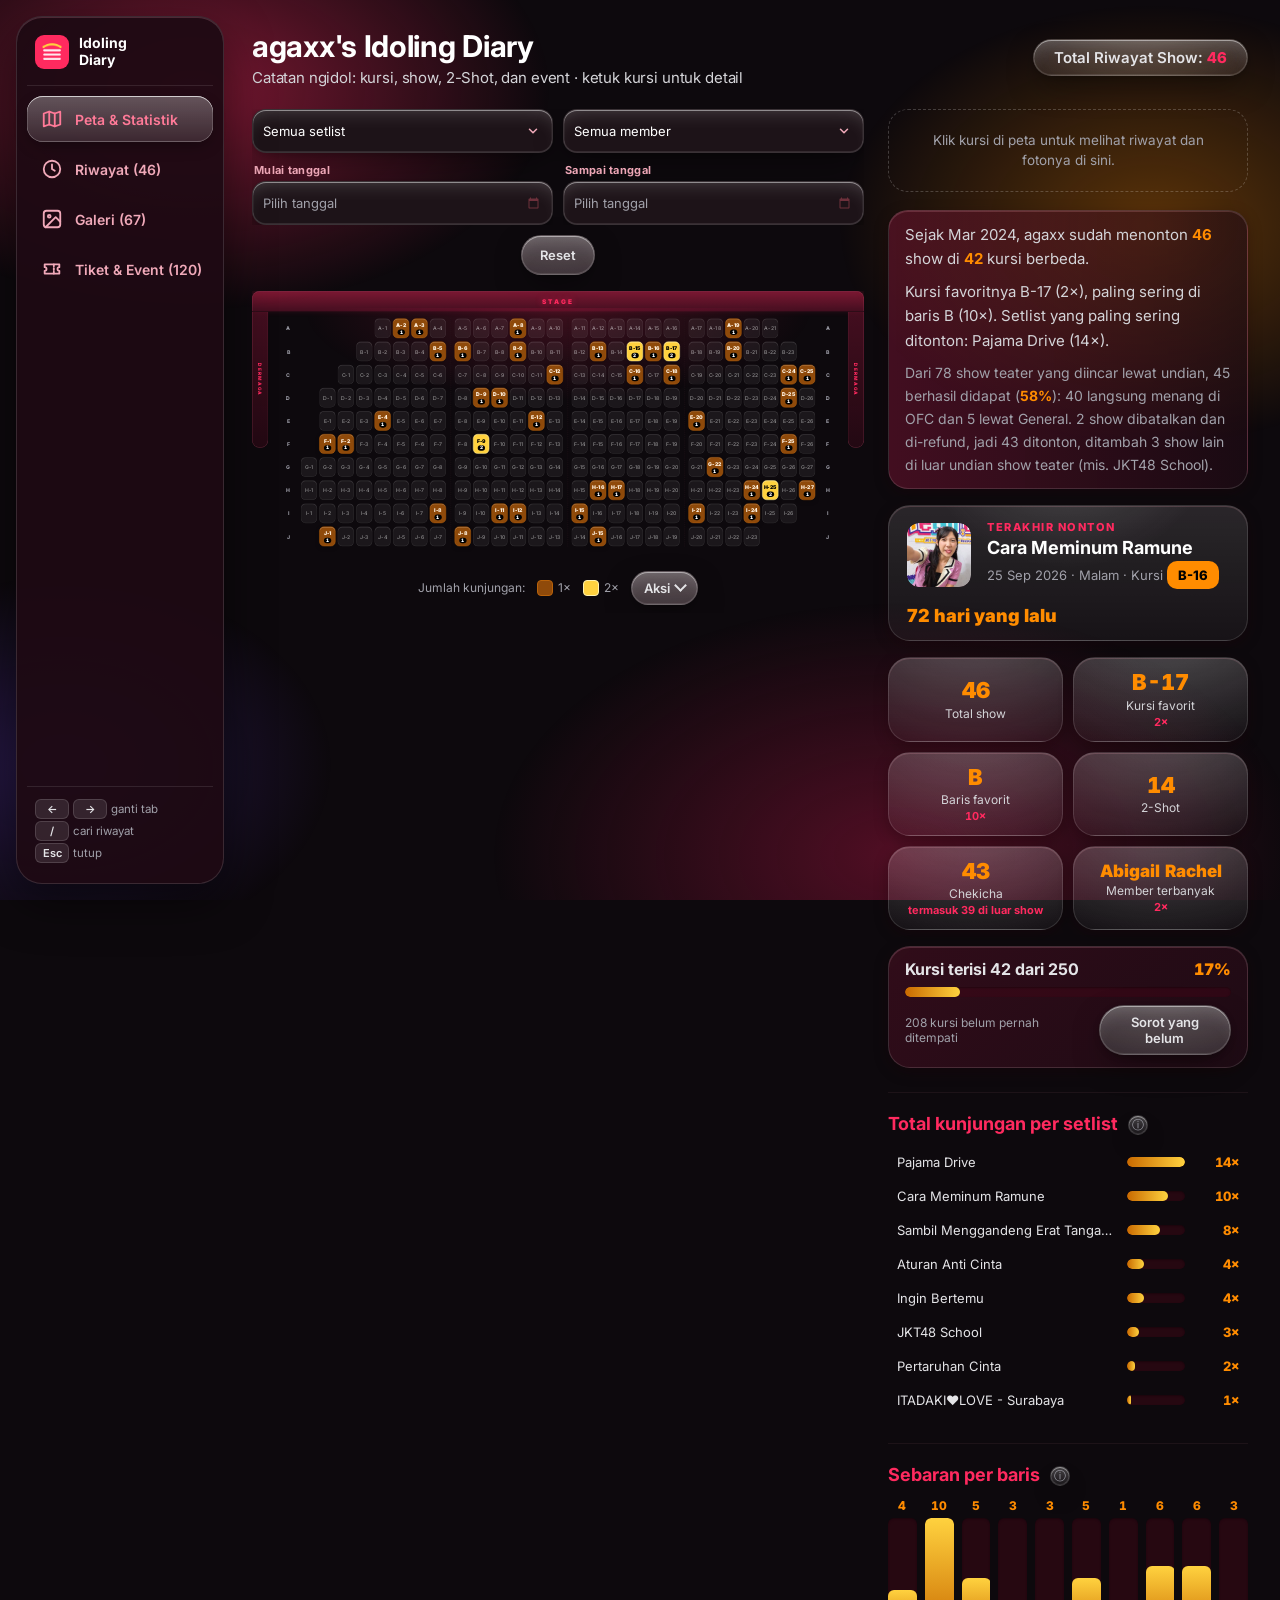
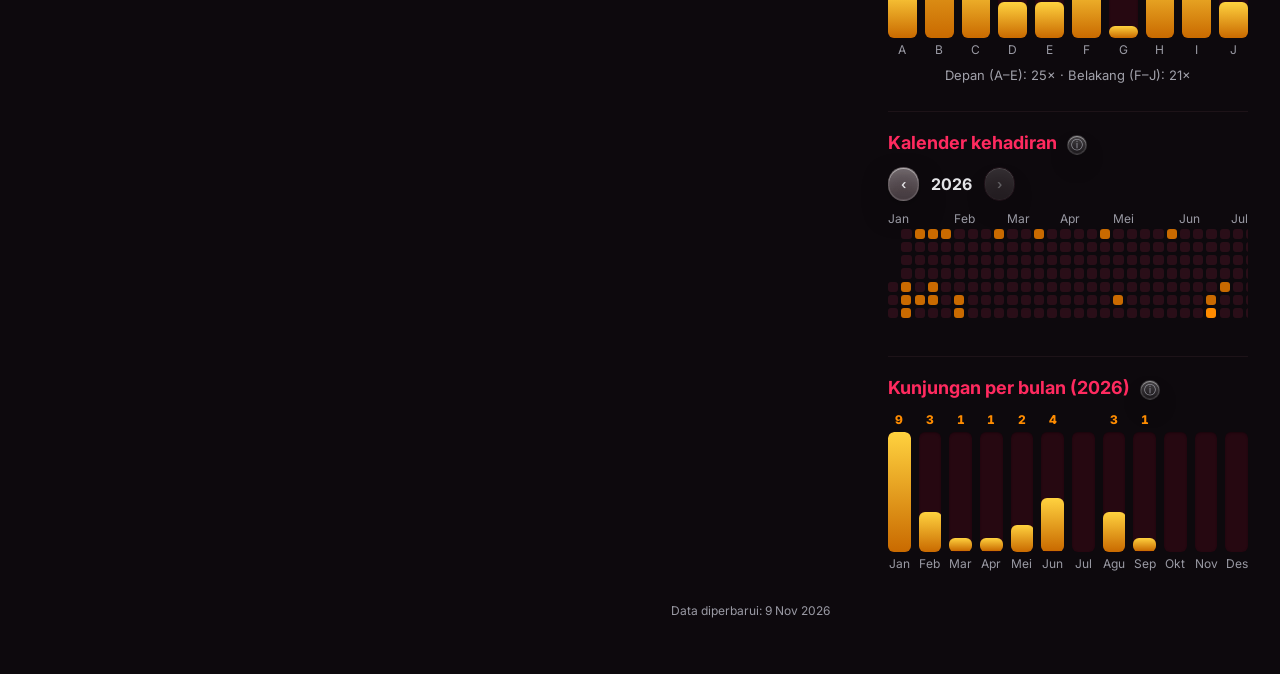
==== commit a9f85cc2: "Add splash screen and loading logic to index.html" ====
--- a/index.html
+++ b/index.html
@@ -2,6 +2,7 @@
 <html lang="id" class="app">
 <head>
 <meta charset="UTF-8">
+<script>try{if(localStorage.getItem('jkt48_data_cache_v1'))document.documentElement.classList.add('has-cache')}catch(e){}</script>
 <meta name="viewport" content="width=device-width, initial-scale=1, viewport-fit=cover">
 <title>agaxx's Idoling Diary</title>
 <meta name="theme-color" content="#0d090d">
@@ -28,6 +29,7 @@
 </style>
 </head>
 <body class="app">
+<div id="splash" role="status" aria-live="polite"><img src="icons/icon-192.png" width="88" height="88" alt=""><b>agaxx's Idoling Diary</b><span><i aria-hidden="true"></i>Memuat data…</span></div>
 <div class="wrap">
   <div class="head">
     <h1>agaxx's Idoling Diary</h1>
@@ -100,7 +102,15 @@
   dataLoaded = true;
   $('foot').textContent = json.updated ? 'Data diperbarui: ' + fmtDate(json.updated) : '';
 }
+// layar muat: hanya tampil di kunjungan pertama (belum ada salinan data); menutup halaman sampai data siap
+function hideSplash(delay = 0) {
+  const s = document.getElementById('splash');
+  if (!s) return;
+  setTimeout(() => { s.classList.add('done'); setTimeout(() => s.remove(), 700); }, delay);
+}
+setTimeout(hideSplash, 12000); // jaga-jaga kalau sesuatu macet
 async function init() {
+  const t0 = performance.now();
   renderChart(); skeleton(); // peta kosong dulu biar layout langsung muncul
   let old = null;
   try { old = localStorage.getItem(CK); } catch (e) {}
@@ -122,6 +132,7 @@
       : 'Gagal memuat data (' + err.message + '). Cek DATA_URL / pastikan dibuka lewat server, bukan file://.';
     if (!old) renderChart();
   }
+  hideSplash(Math.max(0, 600 - (performance.now() - t0))); // tampil minimal sebentar supaya tidak berkedip
 }
 // dipakai app.js (tarik ke bawah untuk memuat ulang): selalu ambil data terbaru dan gambar ulang
 async function refreshData() {
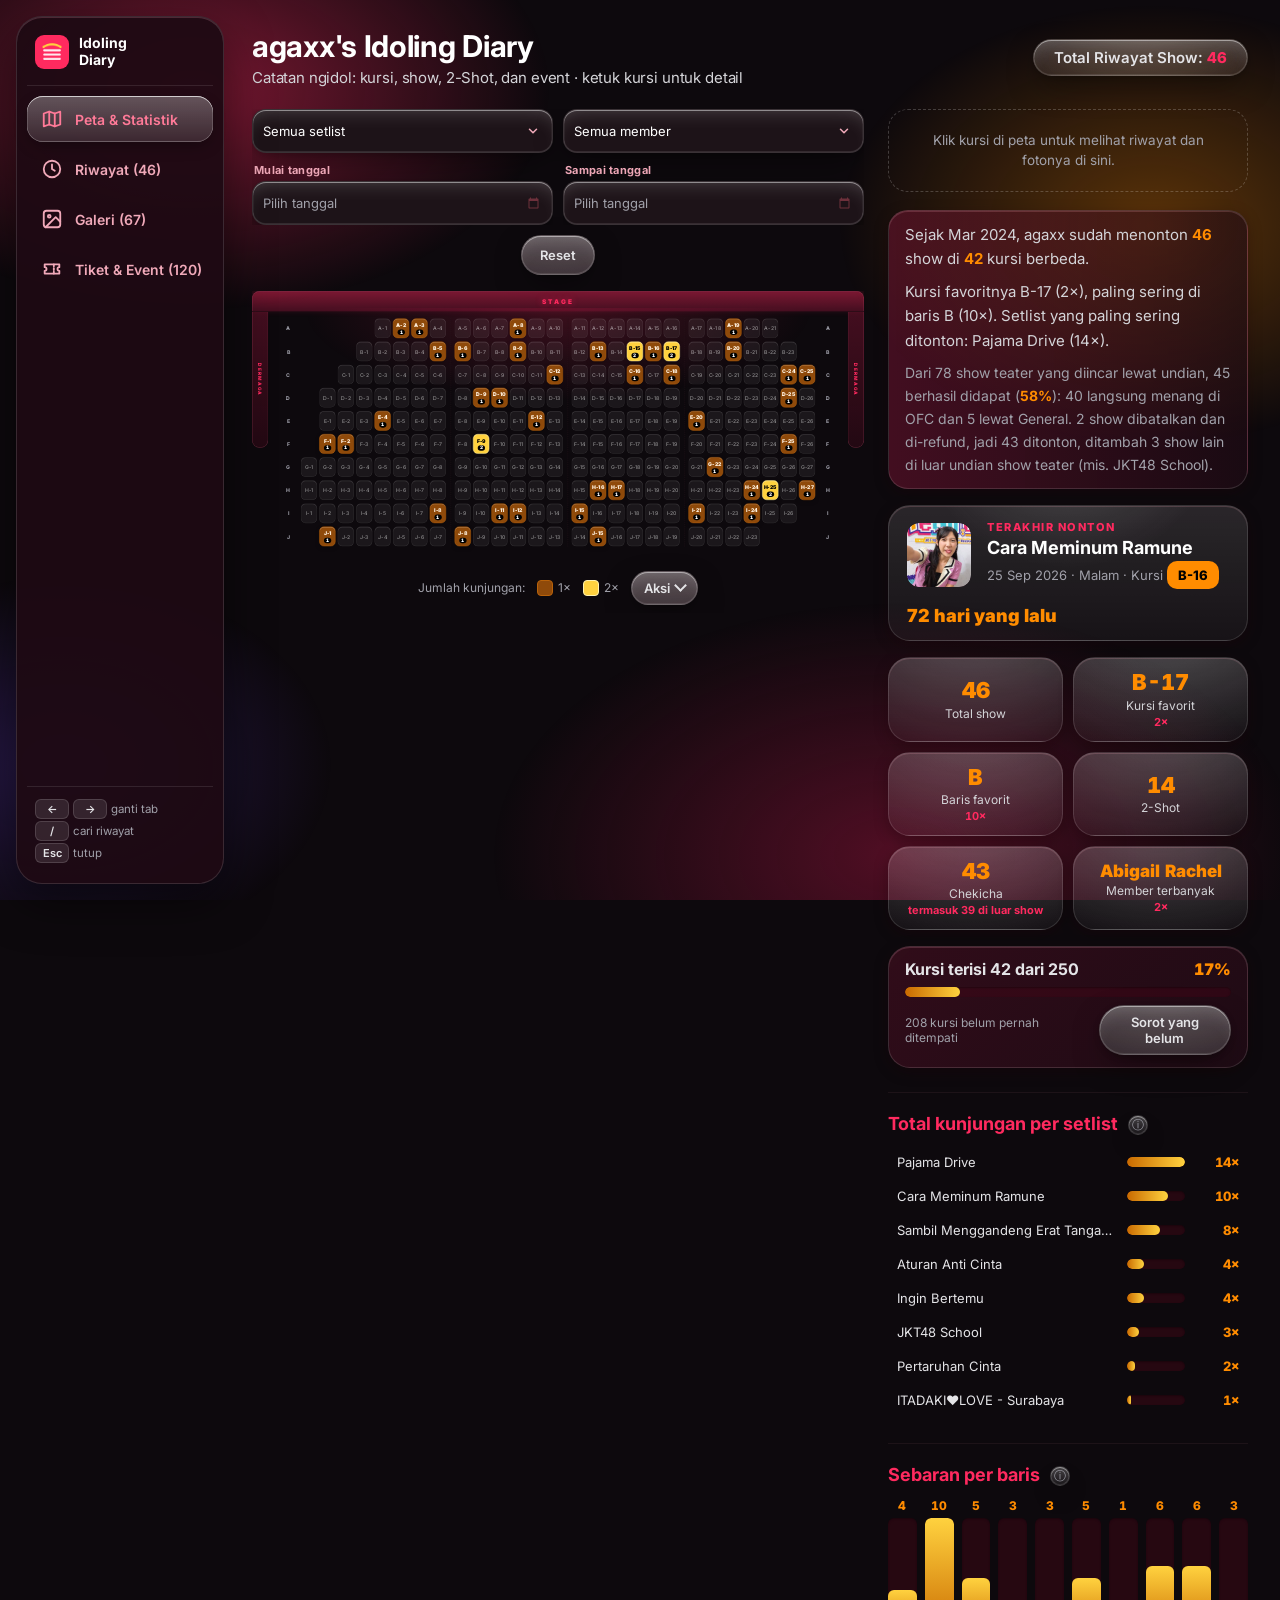
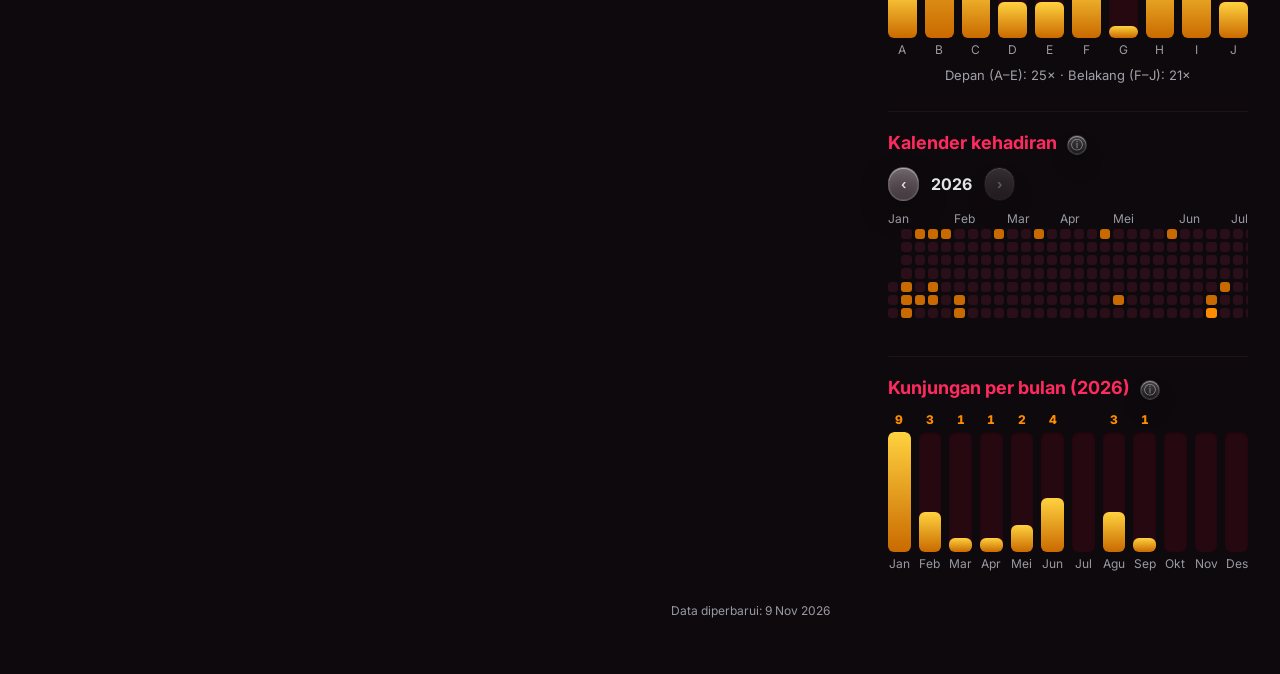
==== commit 809fe090: "Fix splash screen loading message and cache handling" ====
--- a/index.html
+++ b/index.html
@@ -29,7 +29,7 @@
 </style>
 </head>
 <body class="app">
-<div id="splash" role="status" aria-live="polite"><img src="icons/icon-192.png" width="88" height="88" alt=""><b>agaxx's Idoling Diary</b><span><i aria-hidden="true"></i>Memuat data…</span></div>
+<div id="splash" role="status" aria-live="polite"><b>agaxx's Idoling Diary</b><span>Memuat data</span><i aria-hidden="true"></i></div>
 <div class="wrap">
   <div class="head">
     <h1>agaxx's Idoling Diary</h1>
@@ -115,7 +115,7 @@
   let old = null;
   try { old = localStorage.getItem(CK); } catch (e) {}
   if (old) { // tampilkan salinan terakhir dulu sementara data terbaru dimuat
-    try { applyData(JSON.parse(old)); $('status').textContent = ''; renderChart(); } catch (e) { old = null; }
+    try { applyData(JSON.parse(old)); $('status').textContent = ''; renderChart(); } catch (e) { old = null; document.documentElement.classList.remove('has-cache'); } // salinan rusak: tampilkan layar muat lagi
   }
   try {
     const res = await fetch(DATA_URL + (DATA_URL.includes('?') ? '&' : '?') + 't=' + Date.now());
--- a/assets/css/app.css
+++ b/assets/css/app.css
@@ -369,3 +369,22 @@
 
 /* ---------- Aksesibilitas ---------- */
 @media (prefers-reduced-motion:reduce){:root{--spring:ease;--spring-b:ease}}
+
+
+/* ---------- layar muat (kunjungan pertama, sebelum data siap) ---------- */
+#splash{position:fixed;inset:0;z-index:1000;display:flex;flex-direction:column;align-items:center;justify-content:center;gap:14px;padding:24px;box-sizing:border-box;text-align:center;
+  background:radial-gradient(40% 35% at 15% 10%,rgba(255,42,95,.45),transparent 70%),radial-gradient(35% 35% at 90% 25%,rgba(255,140,0,.32),transparent 70%),radial-gradient(45% 40% at 70% 95%,rgba(136,19,55,.55),transparent 70%),#0d090d;
+  transition:opacity .5s var(--spring),transform .5s var(--spring),visibility 0s .5s;
+  animation:sp-failsafe .3s 10s forwards}
+#splash.done{opacity:0;transform:scale(1.03);visibility:hidden;pointer-events:none}
+.has-cache #splash{display:none}
+#splash img{width:88px;height:88px;border-radius:22.5%;box-shadow:0 18px 40px -10px rgba(0,0,0,.7),0 0 0 .5px rgba(255,255,255,.25),0 0 60px rgba(255,42,95,.35);animation:sp-in .8s var(--spring-b) both,sp-float 3s ease-in-out .8s infinite}
+#splash b{font-size:20px;font-weight:700;letter-spacing:-.02em;animation:sp-up .7s var(--spring) .1s both}
+#splash span{display:flex;align-items:center;gap:8px;font-size:13px;color:#a1a1aa;animation:sp-up .7s var(--spring) .2s both}
+#splash i{width:14px;height:14px;border-radius:50%;border:2px solid rgba(255,255,255,.2);border-top-color:#ff375f;animation:sp-spin .8s linear infinite}
+@keyframes sp-in{from{opacity:0;transform:scale(.7)}}
+@keyframes sp-up{from{opacity:0;transform:translateY(8px)}}
+@keyframes sp-float{50%{transform:translateY(-4px)}}
+@keyframes sp-spin{to{transform:rotate(360deg)}}
+@keyframes sp-failsafe{to{opacity:0;visibility:hidden}} /* cadangan kalau JS gagal: hilang sendiri setelah 10 detik */
+@media(prefers-reduced-motion:reduce){#splash img,#splash b,#splash span{animation:none}#splash i{animation-duration:2s}}
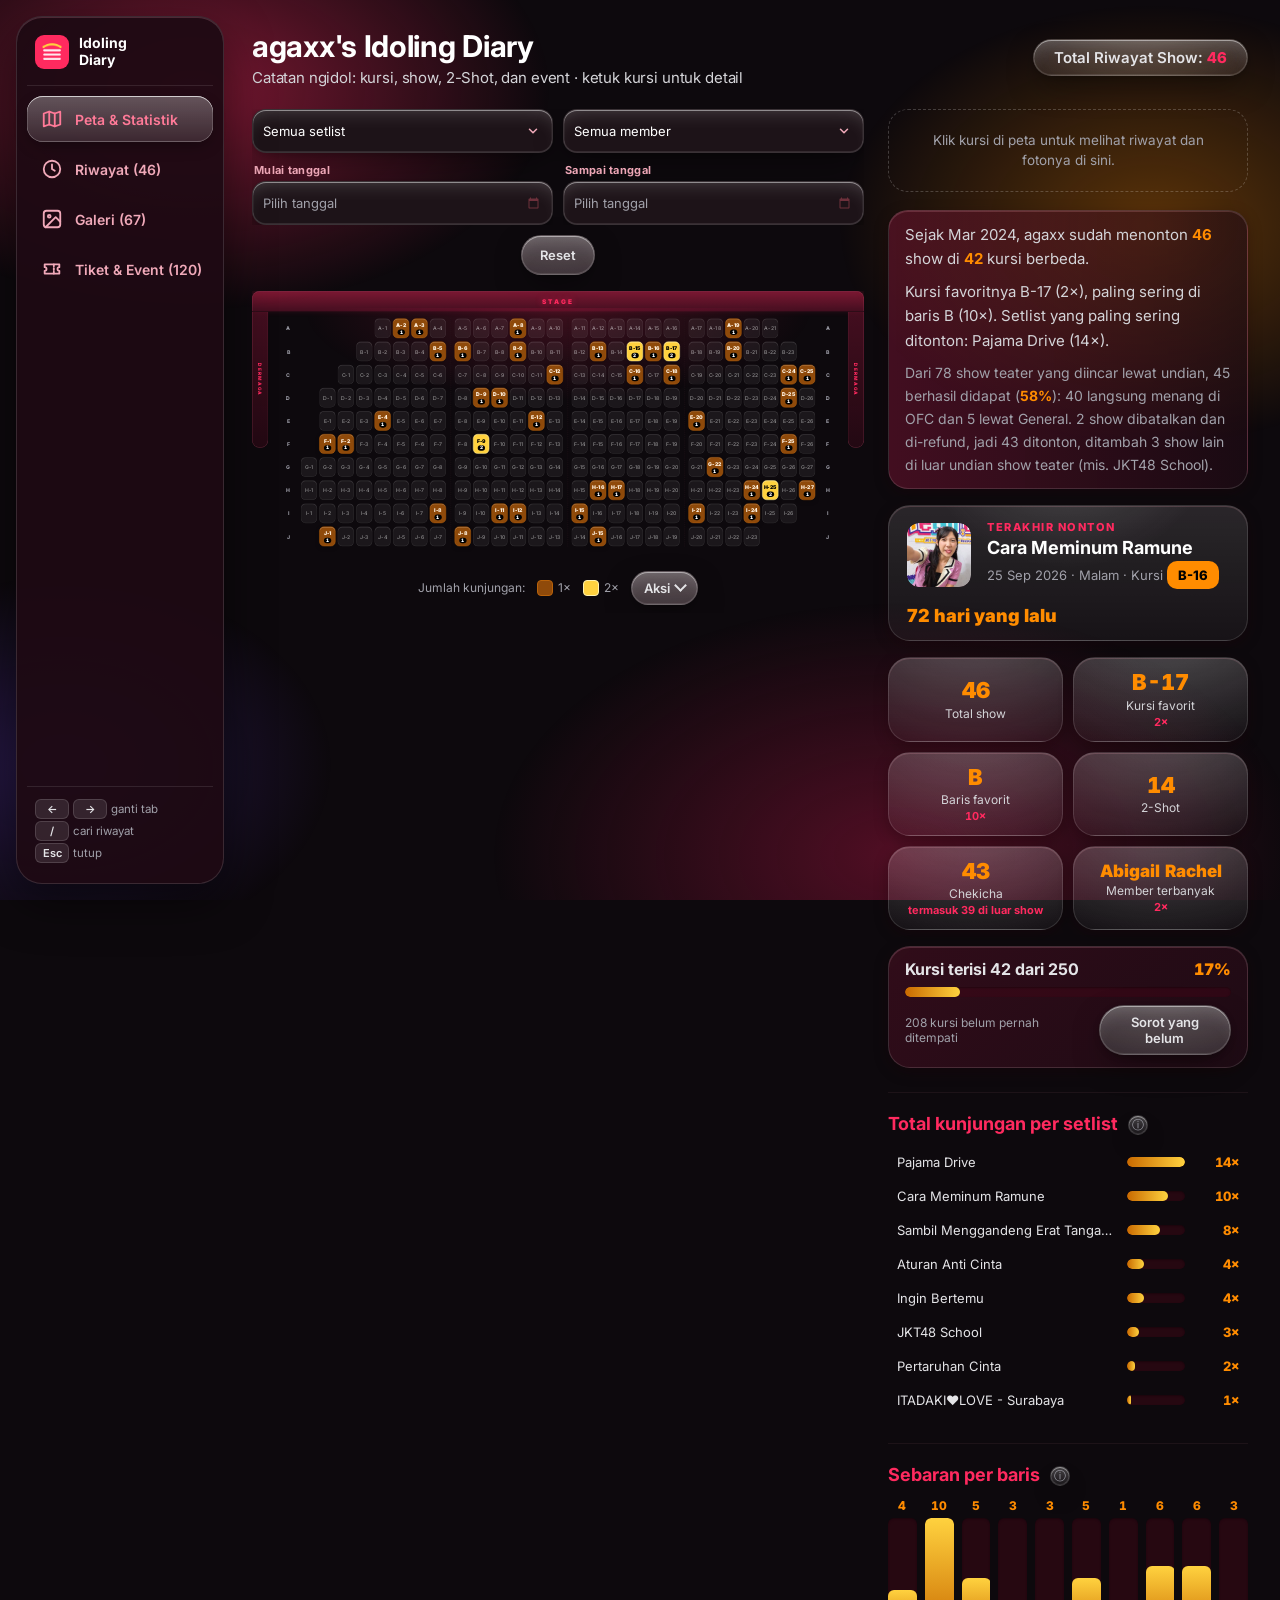
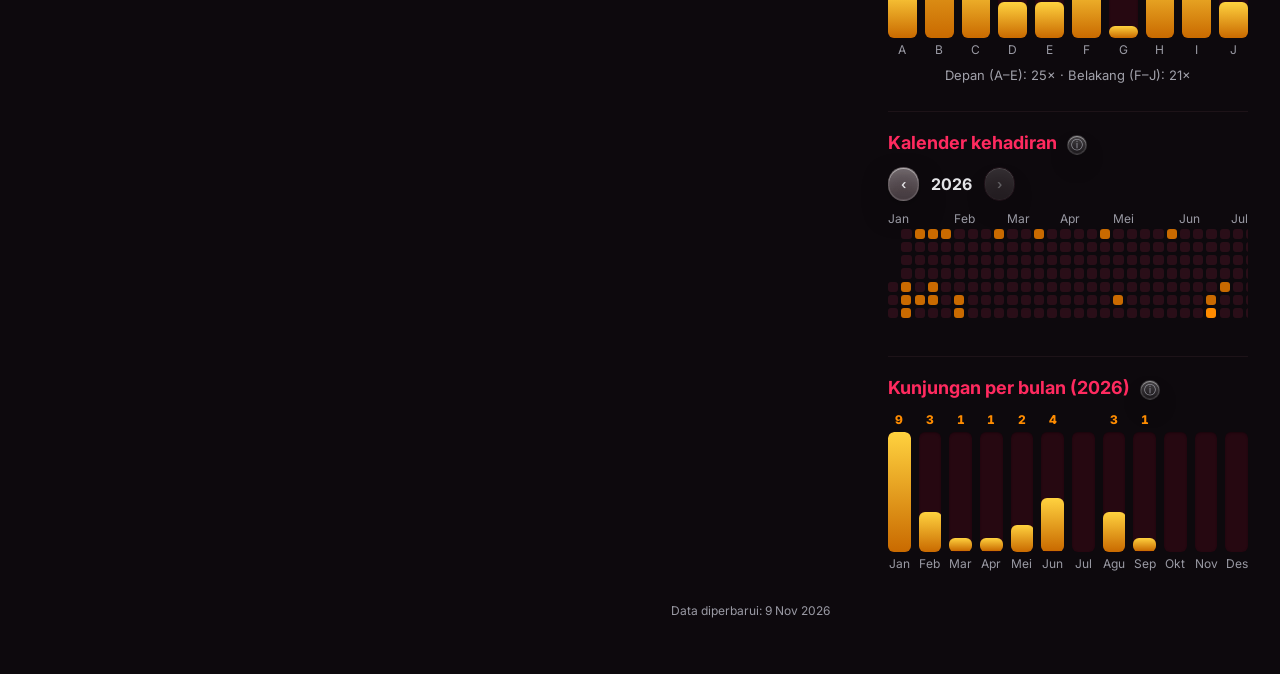
==== commit d2b40eb6: "Add liquid.css and liquid.js to index.html" ====
--- a/index.html
+++ b/index.html
@@ -22,6 +22,7 @@
 <link href="https://fonts.googleapis.com/css2?family=Inter:wght@400;500;600;700;800;900&family=Caveat:wght@600;700&display=swap" rel="stylesheet">
 <link rel="stylesheet" href="assets/css/shared.css">
 <link rel="stylesheet" href="assets/css/app.css">
+<link rel="stylesheet" href="assets/css/liquid.css">
 <style>
 #status{color:#f87171;font-size:14px;margin:0 0 12px;text-align:center}
 #status:empty{display:none}
@@ -87,6 +88,7 @@
 
 <script src="assets/js/shared.js"></script>
 <script src="assets/js/app.js"></script>
+<script src="assets/js/liquid.js"></script>
 <script>
 /* DATA_URL: file data.json hasil "Unduh data.json" dari admin.html (array, atau {records:[...]}).
    Kalau dibuka langsung dari file:// browser memblokir fetch -> pakai hosting / server lokal. */
--- a/assets/css/shared.css
+++ b/assets/css/shared.css
@@ -46,7 +46,6 @@
 
 /* animasi saat modal / lightbox dibuka */
 @keyframes fade{from{opacity:0}}
-@keyframes pop-in{from{opacity:0;transform:translateY(14px) scale(.96)}}
 .overlay.open{animation:fade .18s ease-out}
 .overlay.open>.modal,#lightbox.open>img{animation:pop-in .22s cubic-bezier(.2,.8,.2,1)}
 .seat:active{transform:scale(.94)}
@@ -70,8 +69,6 @@
 .stage{font-size:12px;letter-spacing:3px}}
 
 /* animasi tutup */
-@keyframes fade-out{to{opacity:0}}
-@keyframes pop-out{to{opacity:0;transform:translateY(8px) scale(.97)}}
 .overlay.closing{animation:fade-out .15s ease-in forwards}
 .overlay.closing>.modal,#lightbox.closing>img{animation:pop-out .15s ease-in forwards}
 @media(prefers-reduced-motion:reduce){.overlay.closing,.overlay.closing>.modal,#lightbox.closing>img{animation:none}}
@@ -114,7 +111,6 @@
 .row-labels .seat-row{justify-content:center;color:#9a9aa4;font-size:12px;font-weight:800}
 
 /* animasi masuk & skeleton */
-@keyframes rise{from{opacity:0;transform:translateY(10px)}}
 @keyframes shimmer{to{background-position:-200% 0}}
 .intro .seat-row{animation:rise .45s cubic-bezier(.2,.8,.2,1) both;animation-delay:calc(var(--r) * 45ms)}
 .sk{background:linear-gradient(90deg,#181115 25%,#2a1a22 50%,#181115 75%);background-size:200% 100%;animation:shimmer 1.2s linear infinite;border-radius:12px}
@@ -271,7 +267,6 @@
 @media(max-width:600px){#ev-cats{grid-template-columns:repeat(2,1fr)}}
 
 /* animasi tab & isi tab (item/bar hanya beranimasi saat tab dibuka, lewat kelas .enter) */
-@keyframes tabin{from{opacity:0;transform:translate(var(--tabx,0),8px)}}
 @keyframes growx{from{transform:scaleX(0)}}
 @keyframes growy{from{transform:scaleY(0)}}
 @keyframes pop{from{opacity:0;transform:scale(.3)}}
@@ -304,14 +299,11 @@
 .cd[role=button]:active{transform:scale(.7)}
 .sl-row:active,.rk:active,.ev-c:active{transform:scale(.98)}
 .tab:active,.btn-s:active{transform:scale(.96)}
-@keyframes seatflash{0%{transform:scale(1.22);box-shadow:0 0 0 0 rgba(255,210,63,.8)}100%{transform:scale(1);box-shadow:0 0 0 16px rgba(255,210,63,0)}}
 .flash .seat.visited{animation:seatflash .8s ease-out .35s}
 @media(prefers-reduced-motion:reduce){.sl-bar i,.mc-b i{transition:none}.flash .seat.visited{animation:none}
 .mc[role=button]:active .mc-b,.cd[role=button]:active,.sl-row:active,.rk:active,.ev-c:active,.tab:active,.btn-s:active{transform:none}}
 
 /* animasi klik & perubahan data */
-@keyframes seatpop{0%{transform:scale(.7);opacity:.4}60%{transform:scale(1.12)}100%{transform:none;opacity:1}}
-@keyframes selpulse{0%{box-shadow:0 0 0 0 rgba(255,42,95,.55)}100%{box-shadow:0 0 0 12px rgba(255,42,95,0)}}
 .refresh .seat.visited{animation:seatpop .45s cubic-bezier(.2,.8,.2,1) both;animation-delay:calc(var(--r,0) * 28ms)}
 .mc.on .mc-b,.rk.on,.sl-row.on,.ev-c.on,.cd.sel{animation:selpulse .6s ease-out}
 .mc[role=button]:active,.sl-row:active,.rk:active,.ev-c:active,.tab:active{transform:scale(.97)}
@@ -394,7 +386,6 @@
 /* ===== penghalusan & animasi tambahan (index + admin) ===== */
 :root{--ease:cubic-bezier(.2,.8,.2,1)}
 @keyframes drop{from{opacity:0;transform:translateY(-10px)}}
-@keyframes tabout{to{opacity:0;transform:translate(calc(var(--tabx,0px) * -.5),-4px)}}
 @keyframes popin{from{opacity:0;transform:translateY(4px) scale(.96)}}
 html{scroll-behavior:smooth}
 .head h1{animation:drop .7s var(--ease) both}
@@ -553,8 +544,6 @@
 
 /* animasi lebih halus: easing & durasi lebih lembut, pegas ala iOS */
 :root{--ease:cubic-bezier(.22,1,.36,1);--spring:cubic-bezier(.34,1.45,.64,1)}
-@keyframes rise{from{opacity:0;transform:translateY(16px) scale(.985)}}
-@keyframes tabin{from{opacity:0;transform:translate(var(--tabx,0),12px) scale(.99)}}
 @keyframes pop-in{from{opacity:0;transform:translateY(22px) scale(.93)}}
 .enter .tl-i,.enter .gi,.enter .ev-g,.enter .ev-c,.shown .sl-row,.shown .rk,.enter #story,.enter .last-c,.enter #cover,.enter #filters,.enter #stats .stat{animation-duration:.7s;animation-timing-function:var(--ease)}
 .intro .seat-row{animation-duration:.75s;animation-timing-function:var(--ease)}
@@ -862,9 +851,6 @@
 .tab-ind{transition:transform .5s var(--ios),width .5s var(--ios)}
 
 /* ---- modal & lightbox: masuk dengan kurva iOS ---- */
-@keyframes ov-in{from{opacity:0}}
-@keyframes modal-in{from{opacity:0;transform:translate3d(0,22px,0) scale(.96)}}
-@keyframes sheet-in{from{transform:translate3d(0,100%,0)}}
 .overlay.open{animation:ov-in .35s var(--ios)}
 .overlay.open>.modal{animation:modal-in .5s var(--ios)}
 #lightbox.open>img{animation:none}
@@ -873,7 +859,6 @@
 .overlay.closing>.modal,#lightbox.closing>img{animation:pop-out .24s cubic-bezier(.4,0,1,1) forwards}
 
 /* kartu di dalam modal muncul bertahap */
-@keyframes hi-in{from{opacity:0;transform:translate3d(0,14px,0)}}
 .overlay.open .hi{animation:hi-in .55s var(--ios) both;animation-delay:calc(var(--i,0) * 55ms + 120ms)}
 
 /* foto di modal: tempat sudah dipesan + skeleton, lalu memudar masuk */
--- a/assets/css/app.css
+++ b/assets/css/app.css
@@ -278,113 +278,48 @@
 }
 
 
-/* liquid.css — gaya Liquid Glass (iOS / iPadOS / macOS 26).
-   Muat PALING AKHIR (setelah shared.css dan app.css). Menimpa tampilan saja, tidak mengubah layout. */
-
-/* ---------- Token: font SF, kurva pegas, material kaca ---------- */
-:root{
-  --font-ui:-apple-system,BlinkMacSystemFont,"SF Pro Text","SF Pro Display","Inter",system-ui,"Segoe UI",Roboto,sans-serif;
-  --spring:cubic-bezier(.32,.72,0,1);      /* cadangan: kurva iOS */
-  --spring-b:cubic-bezier(.34,1.4,.64,1);  /* cadangan: pegas sedikit memantul */
-  --accent:#ff375f; --accent-soft:#ff7a98;
-
-  --g-bg:linear-gradient(180deg,rgba(255,255,255,.12),rgba(255,255,255,.045));
-  --g-bg-hi:linear-gradient(180deg,rgba(255,255,255,.2),rgba(255,255,255,.07));
-  --g-line:rgba(255,255,255,.13);
-  --g-blur:blur(20px) saturate(185%);
-  --g-shadow:
-    0 12px 32px -8px rgba(0,0,0,.5),0 2px 6px rgba(0,0,0,.18),
-    inset 0 1px 0 rgba(255,255,255,.42),        /* kilau tepi atas */
-    inset 0 0 0 .5px rgba(255,255,255,.1),
-    inset 0 -1px 0 rgba(255,255,255,.05),
-    inset 0 14px 22px -16px rgba(255,255,255,.28); /* pantulan cahaya di dalam kaca */
-  --ease:var(--spring);
-}
-@supports (transition-timing-function:linear(0,1)){
-  :root{
-    --spring:linear(0,0.0296 3.6%,0.1024 7.1%,0.1995 10.7%,0.3069 14.3%,0.4152 17.9%,0.518 21.4%,0.6116 25.0%,0.694 28.6%,0.7646 32.1%,0.8236 35.7%,0.8718 39.3%,0.9102 42.9%,0.9402 46.4%,0.9631 50.0%,0.98 53.6%,0.9921 57.1%,1.0005 60.7%,1.0059 64.3%,1.0091 67.9%,1.0107 71.4%,1.0111 75.0%,1.0108 78.6%,1.01 82.1%,1.0089 85.7%,1.0077 89.3%,1.0065 92.9%,1.0054 96.4%,1);
-    --spring-b:linear(0,0.0515 3.6%,0.1763 7.1%,0.3369 10.7%,0.5052 14.3%,0.6625 17.9%,0.7974 21.4%,0.9048 25.0%,0.9839 28.6%,1.037 32.1%,1.068 35.7%,1.0817 39.3%,1.0827 42.9%,1.0754 46.4%,1.0634 50.0%,1.0495 53.6%,1.0357 57.1%,1.0233 60.7%,1.0129 64.3%,1.0049 67.9%,0.9993 71.4%,0.9956 75.0%,0.9937 78.6%,0.993 82.1%,0.9933 85.7%,0.9941 89.3%,0.9952 92.9%,0.9964 96.4%,1);
-  }
-}
-
-/* ---------- Tipografi ---------- */
-body,button,input,select,textarea{font-family:var(--font-ui);-webkit-font-smoothing:antialiased}
-h1{font-size:clamp(30px,5vw,40px);font-weight:700;letter-spacing:-.03em;color:#fff;text-shadow:none}
-.sub{letter-spacing:-.01em}
-.sv,.badge span,.seat-count,.mc-n,.rc,.ls-c,.cd-live,.tl-d b{font-variant-numeric:tabular-nums}
-
-/* ---------- Kaca netral (bukan pink) ---------- */
-.stat,#cover,.last-c,.tl-i,.ev-i,.ev-g,.ev-c,.hi{border-radius:22px}
-.modal{border-radius:34px;background-color:rgba(34,28,32,.5)}
-#pop{background-color:rgba(34,28,32,.55)}
-.overlay{background:rgba(0,0,0,.32);-webkit-backdrop-filter:blur(10px) saturate(150%);backdrop-filter:blur(10px) saturate(150%)}
-.stage{border-radius:18px 18px 0 0}
-.catwalk{border-radius:0 0 18px 18px}
-
-/* kursi: kapsul kaca kecil; kursi yang pernah ditempati tetap berwarna heatmap (inline dari JS) */
-.seat{border-radius:11px;transition:transform .45s var(--spring-b),background .25s,border-color .25s,box-shadow .25s,color .25s}
-.seat:not(.visited):not(.want){background:rgba(255,255,255,.06);border-color:rgba(255,255,255,.1);color:rgba(255,255,255,.5);box-shadow:inset 0 1px 0 rgba(255,255,255,.14)}
-.seat.visited{box-shadow:inset 0 1px 0 rgba(255,255,255,.35),0 4px 12px -4px rgba(0,0,0,.5)}
-
-/* ---------- Tab bar: indikator = lensa kaca bening ---------- */
-.tabbar:not(.dragging) .tab-ind{transition:transform .6s var(--spring-b),width .6s var(--spring-b)}
-.tab-ind{
-  background:linear-gradient(180deg,rgba(255,255,255,.3),rgba(255,255,255,.12));border:none;
-  box-shadow:0 6px 16px -4px rgba(0,0,0,.4),inset 0 1px 0 rgba(255,255,255,.65),inset 0 0 0 .5px rgba(255,255,255,.3),inset 0 -1px 0 rgba(255,255,255,.12)}
-.tabbar.dragging .tab-ind,body.app .tabbar.dragging .tab-ind{box-shadow:0 12px 26px -6px rgba(0,0,0,.5),inset 0 1px 0 rgba(255,255,255,.75),inset 0 0 0 .5px rgba(255,255,255,.4)}
-.tabbar:not(.dragging) .tab.on{color:var(--accent-soft)}
-.tab{transition:color .3s,transform .45s var(--spring-b)}
-.tab:active{transform:scale(.94)}
-
-/* ---------- Tombol: kapsul + pegas saat dilepas ---------- */
-.btn-s,.gk,.btn,.info-btn,.todo-c{border-radius:9999px}
-.btn-s,.btn,.gk,.info-btn,.todo-c{transition:transform .5s var(--spring-b),background .25s,border-color .25s,color .25s,box-shadow .25s}
-.btn-s:active,.btn:active,.gk:active,.info-btn:active,.seat:active{transform:scale(.95);transition-duration:.12s}
-.gk.on{background:linear-gradient(180deg,rgba(255,55,95,.7),rgba(255,55,95,.45));border-color:rgba(255,255,255,.25);box-shadow:inset 0 1px 0 rgba(255,255,255,.5),0 4px 14px -4px rgba(255,55,95,.6)}
-
-/* ---------- Modal / lightbox: muncul dengan pegas ---------- */
-@keyframes lg-in{from{opacity:0;transform:scale(.9) translateY(12px)}}
-@keyframes lg-img{from{opacity:0;transform:scale(.86)}}
-.overlay.open{animation:fade .3s ease-out}
-@media (hover:hover) and (pointer:fine){ /* di HP, bottom sheet milik app.js tetap dipakai */
-  .overlay.open>.modal{animation:lg-in .6s var(--spring-b)}
-}
-#lightbox.open>img{animation:lg-img .55s var(--spring)}
-#lb-img{border-radius:22px}
-
-/* ---------- Kilau yang mengikuti kursor (hanya mouse; posisi diisi liquid.js) ---------- */
-@media (hover:hover) and (pointer:fine){
-  .stat,.last-c,.tl-i,.ev-g,.ev-c,.btn-s,.badge,.gk,.tabbar{
-    background-image:radial-gradient(240px circle at var(--mx,50%) var(--my,-70%),rgba(255,255,255,.2),transparent 65%),var(--g-bg)}
-  .modal{background-image:radial-gradient(320px circle at var(--mx,50%) var(--my,-40%),rgba(255,255,255,.18),transparent 65%),var(--g-bg-hi)}
-  .seat:hover{transform:scale(1.14)}
-}
-
-/* ---------- Tepi atas lembut saat dipasang sebagai app (seperti scroll-edge iOS) ---------- */
-@media (display-mode:standalone){
-  body.app::after{content:"";position:fixed;left:0;right:0;top:0;height:calc(env(safe-area-inset-top,0px) + 6px);z-index:20;pointer-events:none;
-    -webkit-backdrop-filter:blur(14px);backdrop-filter:blur(14px);
-    -webkit-mask:linear-gradient(#000 55%,transparent);mask:linear-gradient(#000 55%,transparent)}
-}
-
-/* ---------- Aksesibilitas ---------- */
-@media (prefers-reduced-motion:reduce){:root{--spring:ease;--spring-b:ease}}
-
-
-/* ---------- layar muat (kunjungan pertama, sebelum data siap) ---------- */
-#splash{position:fixed;inset:0;z-index:1000;display:flex;flex-direction:column;align-items:center;justify-content:center;gap:14px;padding:24px;box-sizing:border-box;text-align:center;
+/* ---------- layar muat (kunjungan pertama, sebelum data siap): teks saja, tanpa kotak/peta ---------- */
+#splash{position:fixed;inset:0;z-index:1000;display:flex;flex-direction:column;align-items:center;justify-content:center;gap:12px;padding:24px;box-sizing:border-box;text-align:center;
   background:radial-gradient(40% 35% at 15% 10%,rgba(255,42,95,.45),transparent 70%),radial-gradient(35% 35% at 90% 25%,rgba(255,140,0,.32),transparent 70%),radial-gradient(45% 40% at 70% 95%,rgba(136,19,55,.55),transparent 70%),#0d090d;
-  transition:opacity .5s var(--spring),transform .5s var(--spring),visibility 0s .5s;
+  transition:opacity .55s var(--spring),transform .55s var(--spring),visibility 0s .55s;
   animation:sp-failsafe .3s 10s forwards}
-#splash.done{opacity:0;transform:scale(1.03);visibility:hidden;pointer-events:none}
+#splash.done{opacity:0;transform:scale(1.02);visibility:hidden;pointer-events:none}
 .has-cache #splash{display:none}
-#splash img{width:88px;height:88px;border-radius:22.5%;box-shadow:0 18px 40px -10px rgba(0,0,0,.7),0 0 0 .5px rgba(255,255,255,.25),0 0 60px rgba(255,42,95,.35);animation:sp-in .8s var(--spring-b) both,sp-float 3s ease-in-out .8s infinite}
-#splash b{font-size:20px;font-weight:700;letter-spacing:-.02em;animation:sp-up .7s var(--spring) .1s both}
-#splash span{display:flex;align-items:center;gap:8px;font-size:13px;color:#a1a1aa;animation:sp-up .7s var(--spring) .2s both}
-#splash i{width:14px;height:14px;border-radius:50%;border:2px solid rgba(255,255,255,.2);border-top-color:#ff375f;animation:sp-spin .8s linear infinite}
-@keyframes sp-in{from{opacity:0;transform:scale(.7)}}
-@keyframes sp-up{from{opacity:0;transform:translateY(8px)}}
-@keyframes sp-float{50%{transform:translateY(-4px)}}
-@keyframes sp-spin{to{transform:rotate(360deg)}}
+#splash b{font-size:clamp(26px,6vw,38px);font-weight:700;letter-spacing:-.03em;line-height:1.15;text-wrap:balance;animation:sp-up .8s var(--spring) both}
+#splash span{font-size:12px;font-weight:600;letter-spacing:.22em;text-transform:uppercase;color:rgba(255,255,255,.55);animation:sp-up .8s var(--spring) .12s both}
+#splash i{position:relative;display:block;width:96px;height:3px;margin-top:10px;border-radius:3px;background:rgba(255,255,255,.12);overflow:hidden;animation:sp-up .8s var(--spring) .22s both}
+#splash i::after{content:"";position:absolute;top:0;left:0;height:100%;width:40%;border-radius:3px;background:linear-gradient(90deg,transparent,#ff375f,#ff9f0a);animation:sp-sweep 1.3s cubic-bezier(.4,0,.2,1) infinite}
+@keyframes sp-up{from{opacity:0;transform:translateY(10px)}}
+@keyframes sp-sweep{from{transform:translateX(-100%)}to{transform:translateX(250%)}}
 @keyframes sp-failsafe{to{opacity:0;visibility:hidden}} /* cadangan kalau JS gagal: hilang sendiri setelah 10 detik */
-@media(prefers-reduced-motion:reduce){#splash img,#splash b,#splash span{animation:none}#splash i{animation-duration:2s}}
+@media(prefers-reduced-motion:reduce){#splash b,#splash span,#splash i{animation:none}#splash i::after{animation:none;left:30%}}
+
+
+/* ---------- Animasi TUTUP modal / lightbox ----------
+   Penyebab "tiba-tiba hilang": .overlay.open{animation:fade} di atas (dimuat setelah shared.css, kekhususan sama)
+   mengalahkan .overlay.closing yang masih membawa kelas .open, jadi animasi tutup tidak pernah jalan.
+   Selektor di bawah lebih spesifik (open+closing sekaligus). Lembar bawah HP (#seat-modal.closing) tetap pakai aturannya sendiri. */
+@keyframes ov-out{to{opacity:0}}
+@keyframes modal-out{to{opacity:0;transform:scale(.92) translate3d(0,8px,0)}}
+body.app .overlay.open.closing:not(.docked){animation:ov-out .3s var(--ios) forwards}
+body.app .overlay.open.closing:not(.docked)>.modal{transform-origin:var(--ox,50%) var(--oy,50%);animation:modal-out .3s var(--ios) forwards}
+body.app #lightbox.open.closing>img{animation:none} /* gerak tutupnya (terbang ke thumbnail) diatur closeLightbox() */
+@media(prefers-reduced-motion:reduce){body.app .overlay.open.closing:not(.docked),body.app .overlay.open.closing:not(.docked)>.modal{animation:none}}
+
+/* lightbox: geser untuk menutup tidak boleh ikut menggulung halaman di belakangnya */
+#lightbox{touch-action:none;overscroll-behavior:contain;-webkit-user-select:none;user-select:none}
+#lb-img{-webkit-user-drag:none;-webkit-touch-callout:none;backface-visibility:hidden}
+
+/* ---------- ganti tab: satu sistem animasi saja (WAAPI di switchTab/cascade) ----------
+   Sebelumnya tab Peta/Riwayat/Galeri dianimasikan 3 lapis sekaligus: keyframe CSS pada view,
+   animasi WAAPI pada view, lalu item di dalamnya dianimasikan lagi oleh CSS (.enter ...) DAN cascade().
+   Tab Tiket terasa mulus karena isinya ringan dan hampir tidak ada lapisan ganda. */
+body.app #view-main,body.app #view-gal,body.app #view-tl{animation:none}
+body.app .enter #stats .stat,body.app .enter #story,body.app .enter .last-c,body.app .enter #cover,body.app .enter #filters,
+body.app .enter .tl-i,body.app .enter #gallery .gi{animation:none}
+
+/* Riwayat: garis timeline digambar cascade() lewat clip-path, sejalan dengan kartu (ln0 = tersembunyi, ln1 = tumbuh sampai --ln-rest dari bawah) */
+#timeline.ln0::before{clip-path:inset(0 0 100% 0)}
+#timeline.ln1::before{clip-path:inset(0 0 var(--ln-rest,0px) 0);transition:clip-path var(--ln-dur,900ms) linear var(--ln-delay,0ms)}
+/* Tiket: item bertahap ditangani cascade() juga, jangan dobel dengan animasi CSS */
+body.app .enter .ev-g,body.app .enter .ev-c{animation:none}
--- a/assets/css/liquid.css
+++ b/assets/css/liquid.css
@@ -0,0 +1,119 @@
+/* liquid.css — gaya Liquid Glass (iOS / iPadOS / macOS 26).
+   Muat PALING AKHIR (setelah shared.css dan app.css). Menimpa tampilan saja, tidak mengubah layout. */
+
+/* ---------- Token: font SF, kurva pegas, material kaca ---------- */
+:root{
+  --font-ui:-apple-system,BlinkMacSystemFont,"SF Pro Text","SF Pro Display","Inter",system-ui,"Segoe UI",Roboto,sans-serif;
+  --spring:cubic-bezier(.32,.72,0,1);      /* cadangan: kurva iOS */
+  --spring-b:cubic-bezier(.34,1.4,.64,1);  /* cadangan: pegas sedikit memantul */
+  --accent:#ff375f; --accent-soft:#ff7a98;
+
+  --g-bg:linear-gradient(180deg,rgba(255,255,255,.12),rgba(255,255,255,.045));
+  --g-bg-hi:linear-gradient(180deg,rgba(255,255,255,.2),rgba(255,255,255,.07));
+  --g-line:rgba(255,255,255,.13);
+  --g-blur:blur(20px) saturate(185%);
+  --g-shadow:
+    0 12px 32px -8px rgba(0,0,0,.5),0 2px 6px rgba(0,0,0,.18),
+    inset 0 1px 0 rgba(255,255,255,.42),        /* kilau tepi atas */
+    inset 0 0 0 .5px rgba(255,255,255,.1),
+    inset 0 -1px 0 rgba(255,255,255,.05),
+    inset 0 14px 22px -16px rgba(255,255,255,.28); /* pantulan cahaya di dalam kaca */
+  --ease:var(--spring);
+}
+@supports (transition-timing-function:linear(0,1)){
+  :root{
+    --spring:linear(0,0.0296 3.6%,0.1024 7.1%,0.1995 10.7%,0.3069 14.3%,0.4152 17.9%,0.518 21.4%,0.6116 25.0%,0.694 28.6%,0.7646 32.1%,0.8236 35.7%,0.8718 39.3%,0.9102 42.9%,0.9402 46.4%,0.9631 50.0%,0.98 53.6%,0.9921 57.1%,1.0005 60.7%,1.0059 64.3%,1.0091 67.9%,1.0107 71.4%,1.0111 75.0%,1.0108 78.6%,1.01 82.1%,1.0089 85.7%,1.0077 89.3%,1.0065 92.9%,1.0054 96.4%,1);
+    --spring-b:linear(0,0.0515 3.6%,0.1763 7.1%,0.3369 10.7%,0.5052 14.3%,0.6625 17.9%,0.7974 21.4%,0.9048 25.0%,0.9839 28.6%,1.037 32.1%,1.068 35.7%,1.0817 39.3%,1.0827 42.9%,1.0754 46.4%,1.0634 50.0%,1.0495 53.6%,1.0357 57.1%,1.0233 60.7%,1.0129 64.3%,1.0049 67.9%,0.9993 71.4%,0.9956 75.0%,0.9937 78.6%,0.993 82.1%,0.9933 85.7%,0.9941 89.3%,0.9952 92.9%,0.9964 96.4%,1);
+  }
+}
+
+/* ---------- Tipografi ---------- */
+body,button,input,select,textarea{font-family:var(--font-ui);-webkit-font-smoothing:antialiased}
+h1{font-size:clamp(30px,5vw,40px);font-weight:700;letter-spacing:-.03em;color:#fff;text-shadow:none}
+.sub{letter-spacing:-.01em}
+.sv,.badge span,.seat-count,.mc-n,.rc,.ls-c,.cd-live,.tl-d b{font-variant-numeric:tabular-nums}
+
+/* ---------- Kaca netral (bukan pink) ---------- */
+.stat,#cover,.last-c,.tl-i,.ev-i,.ev-g,.ev-c,.hi{border-radius:22px}
+.modal{border-radius:34px;background-color:rgba(34,28,32,.5)}
+#pop{background-color:rgba(34,28,32,.55)}
+.overlay{background:rgba(0,0,0,.32);-webkit-backdrop-filter:blur(10px) saturate(150%);backdrop-filter:blur(10px) saturate(150%)}
+.stage{border-radius:18px 18px 0 0}
+.catwalk{border-radius:0 0 18px 18px}
+
+/* kursi: kapsul kaca kecil; kursi yang pernah ditempati tetap berwarna heatmap (inline dari JS) */
+.seat{border-radius:11px;transition:transform .45s var(--spring-b),background .25s,border-color .25s,box-shadow .25s,color .25s}
+.seat:not(.visited):not(.want){background:rgba(255,255,255,.06);border-color:rgba(255,255,255,.1);color:rgba(255,255,255,.5);box-shadow:inset 0 1px 0 rgba(255,255,255,.14)}
+.seat.visited{box-shadow:inset 0 1px 0 rgba(255,255,255,.35),0 4px 12px -4px rgba(0,0,0,.5)}
+
+/* ---------- Tab bar: indikator = lensa kaca bening ---------- */
+.tabbar:not(.dragging) .tab-ind{transition:transform .6s var(--spring-b),width .6s var(--spring-b)}
+.tab-ind{
+  background:linear-gradient(180deg,rgba(255,255,255,.3),rgba(255,255,255,.12));border:none;
+  box-shadow:0 6px 16px -4px rgba(0,0,0,.4),inset 0 1px 0 rgba(255,255,255,.65),inset 0 0 0 .5px rgba(255,255,255,.3),inset 0 -1px 0 rgba(255,255,255,.12)}
+.tabbar.dragging .tab-ind,body.app .tabbar.dragging .tab-ind{box-shadow:0 12px 26px -6px rgba(0,0,0,.5),inset 0 1px 0 rgba(255,255,255,.75),inset 0 0 0 .5px rgba(255,255,255,.4)}
+.tabbar:not(.dragging) .tab.on{color:var(--accent-soft)}
+.tab{transition:color .3s,transform .45s var(--spring-b)}
+.tab:active{transform:scale(.94)}
+
+/* ---------- Tombol: kapsul + pegas saat dilepas ---------- */
+.btn-s,.gk,.btn,.info-btn,.todo-c{border-radius:9999px}
+.btn-s,.btn,.gk,.info-btn,.todo-c{transition:transform .5s var(--spring-b),background .25s,border-color .25s,color .25s,box-shadow .25s}
+.btn-s:active,.btn:active,.gk:active,.info-btn:active,.seat:active{transform:scale(.95);transition-duration:.12s}
+.gk.on{background:linear-gradient(180deg,rgba(255,55,95,.7),rgba(255,55,95,.45));border-color:rgba(255,255,255,.25);box-shadow:inset 0 1px 0 rgba(255,255,255,.5),0 4px 14px -4px rgba(255,55,95,.6)}
+
+/* ---------- Modal / lightbox: muncul dengan pegas ---------- */
+@keyframes lg-in{from{opacity:0;transform:scale(.9) translateY(12px)}}
+@keyframes lg-img{from{opacity:0;transform:scale(.86)}}
+.overlay.open{animation:fade .3s ease-out}
+@media (hover:hover) and (pointer:fine){ /* di HP, bottom sheet milik app.js tetap dipakai */
+  .overlay.open>.modal{animation:lg-in .6s var(--spring-b)}
+}
+#lightbox.open>img{animation:lg-img .55s var(--spring)}
+#lb-img{border-radius:22px}
+
+/* ---------- Kilau yang mengikuti kursor (hanya mouse; posisi diisi liquid.js) ---------- */
+@media (hover:hover) and (pointer:fine){
+  .stat,.last-c,.tl-i,.ev-g,.ev-c,.btn-s,.badge,.gk,.tabbar{
+    background-image:radial-gradient(240px circle at var(--mx,50%) var(--my,-70%),rgba(255,255,255,.2),transparent 65%),var(--g-bg)}
+  .modal{background-image:radial-gradient(320px circle at var(--mx,50%) var(--my,-40%),rgba(255,255,255,.18),transparent 65%),var(--g-bg-hi)}
+  .seat:hover{transform:scale(1.14)}
+}
+
+/* ---------- Tepi atas lembut saat dipasang sebagai app (seperti scroll-edge iOS) ---------- */
+@media (display-mode:standalone){
+  body.app::after{content:"";position:fixed;left:0;right:0;top:0;height:calc(env(safe-area-inset-top,0px) + 6px);z-index:20;pointer-events:none;
+    -webkit-backdrop-filter:blur(14px);backdrop-filter:blur(14px);
+    -webkit-mask:linear-gradient(#000 55%,transparent);mask:linear-gradient(#000 55%,transparent)}
+}
+
+/* ---------- Aksesibilitas ---------- */
+@media (prefers-reduced-motion:reduce){:root{--spring:ease;--spring-b:ease}}
+
+/* ---------- Tab bar sentuh: tahan & geser pil (dipakai index DAN admin) ---------- */
+@media(max-width:1279px),(hover:none) and (pointer:coarse){
+  .tabbar{touch-action:none}
+  .tabbar.dragging .tab.on:not(.hot){color:rgba(255,255,255,.7)}
+  .tab.hot{color:#fff}
+}
+.tab-ind{will-change:transform}
+body.adm .tab-ind{transition:none!important}
+body.adm .tab:active{transform:scale(.94)}
+
+/* ---------- Admin: fade-in halus saat pertama dibuka (pengganti splash penuh) ---------- */
+@keyframes adm-in{from{opacity:0}}
+body.adm .wrap{animation:adm-in .5s var(--spring) both}
+@media(prefers-reduced-motion:reduce){body.adm .wrap{animation:none}}
+
+/* ---------- Admin: kulit liquid untuk kartu, tabel, dan kolom isian ---------- */
+body.adm .card{border-radius:22px}
+body.adm .act,body.adm .btn,body.adm button.btn{border-radius:9999px}
+body.adm .act{transition:transform .5s var(--spring-b),background .25s,border-color .25s,color .25s}
+body.adm .act:active{transform:scale(.95);transition-duration:.12s}
+body.adm .gk,body.adm .btn-s{transition:transform .5s var(--spring-b),background .25s,border-color .25s,color .25s,box-shadow .25s}
+@media (hover:hover) and (pointer:fine){
+  body.adm .card{background-image:radial-gradient(260px circle at var(--mx,50%) var(--my,-70%),rgba(255,255,255,.12),transparent 65%)}
+}
+
+/* ---------- Admin: tab lama memudar keluar (ghost), sama seperti index ---------- */
+body.adm .view.ghost{display:flex!important;flex-direction:column;align-items:center;position:fixed;margin:0!important;overflow:hidden;pointer-events:none;z-index:5;box-sizing:border-box;contain:paint}
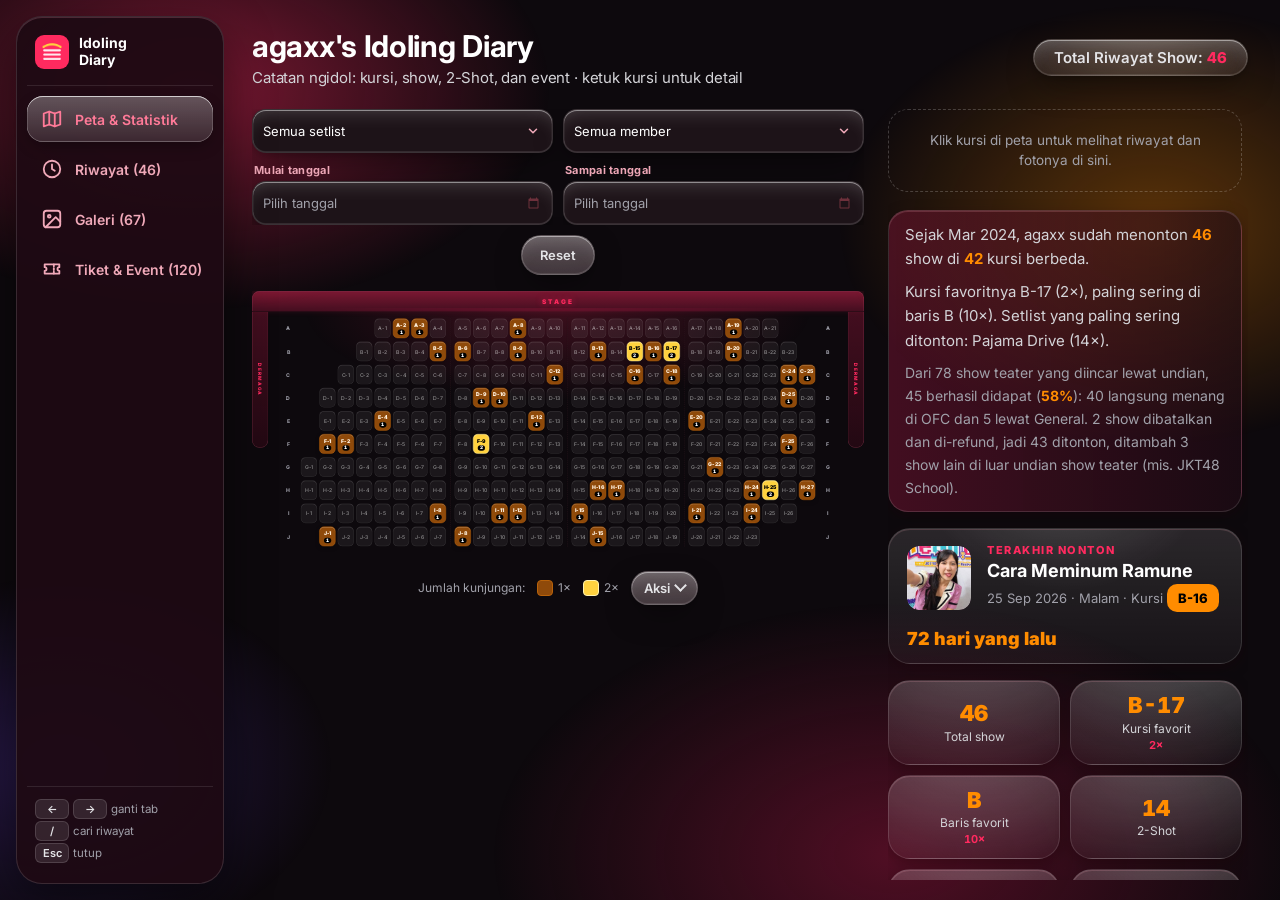
==== commit 7b5f1291: "Improve splash screen handling and data loading" ====
--- a/index.html
+++ b/index.html
@@ -27,6 +27,8 @@
 #status{color:#f87171;font-size:14px;margin:0 0 12px;text-align:center}
 #status:empty{display:none}
 #status.warn{color:#fbbf24}
+/* peta/filter kosong tidak boleh terlihat: isi halaman disembunyikan sampai data pertama siap (layar muat teks yang tampil) */
+html:not(.ready) .wrap{visibility:hidden}
 </style>
 </head>
 <body class="app">
@@ -102,6 +104,7 @@
   tickets = (Array.isArray(json.tickets) ? json.tickets : []).map(sanitizeTicket).filter(t => t.date);
   solo = (Array.isArray(json.solo) ? json.solo : []).map(sanitizeSolo).filter(w => w.date);
   dataLoaded = true;
+  document.documentElement.classList.add('ready');
   $('foot').textContent = json.updated ? 'Data diperbarui: ' + fmtDate(json.updated) : '';
 }
 // layar muat: hanya tampil di kunjungan pertama (belum ada salinan data); menutup halaman sampai data siap
@@ -110,14 +113,13 @@
   if (!s) return;
   setTimeout(() => { s.classList.add('done'); setTimeout(() => s.remove(), 700); }, delay);
 }
-setTimeout(hideSplash, 12000); // jaga-jaga kalau sesuatu macet
+setTimeout(() => { document.documentElement.classList.add('ready'); hideSplash(); }, 12000); // jaga-jaga kalau sesuatu macet
 async function init() {
   const t0 = performance.now();
-  renderChart(); skeleton(); // peta kosong dulu biar layout langsung muncul
   let old = null;
   try { old = localStorage.getItem(CK); } catch (e) {}
   if (old) { // tampilkan salinan terakhir dulu sementara data terbaru dimuat
-    try { applyData(JSON.parse(old)); $('status').textContent = ''; renderChart(); } catch (e) { old = null; document.documentElement.classList.remove('has-cache'); } // salinan rusak: tampilkan layar muat lagi
+    try { applyData(JSON.parse(old)); $('status').textContent = ''; renderChart(); } catch (e) { old = null; document.documentElement.classList.remove('has-cache'); renderChart(); skeleton(); } // salinan rusak: tampilkan layar muat lagi
   }
   try {
     const res = await fetch(DATA_URL + (DATA_URL.includes('?') ? '&' : '?') + 't=' + Date.now());
@@ -132,7 +134,7 @@
     $('status').classList.toggle('warn', !!old);
     $('status').textContent = old ? 'Tidak bisa memuat data terbaru, menampilkan salinan terakhir yang tersimpan di perangkat ini.'
       : 'Gagal memuat data (' + err.message + '). Cek DATA_URL / pastikan dibuka lewat server, bukan file://.';
-    if (!old) renderChart();
+    if (!old) { document.documentElement.classList.add('ready'); renderChart(); }
   }
   hideSplash(Math.max(0, 600 - (performance.now() - t0))); // tampil minimal sebentar supaya tidak berkedip
 }
--- a/assets/css/liquid.css
+++ b/assets/css/liquid.css
@@ -117,3 +117,48 @@
 
 /* ---------- Admin: tab lama memudar keluar (ghost), sama seperti index ---------- */
 body.adm .view.ghost{display:flex!important;flex-direction:column;align-items:center;position:fixed;margin:0!important;overflow:hidden;pointer-events:none;z-index:5;box-sizing:border-box;contain:paint}
+
+/* ---------- Harmonisasi posisi & jarak (index + admin) ---------- */
+@media(min-width:1280px){
+  :root{--col-w:900px}
+  /* kolom sempit rata kiri, sejajar dengan tepi header */
+  body.app #view-tl,body.adm .view.active{align-items:flex-start}
+  /* galeri: grid-nya selebar penuh, jadi chip + filter di atasnya harus ditengahkan (bukan rata kiri) */
+  body.app #view-gal{align-items:center}
+  body.app #view-ev{margin:0}
+  /* header admin = header index */
+  body.adm .head{display:grid;grid-template-columns:minmax(0,1fr) auto;align-items:center;column-gap:20px;text-align:left;margin-bottom:22px;padding:0}
+  body.adm .head h1{grid-column:1;font-size:30px;margin:0 0 4px;letter-spacing:-.01em}
+  body.adm .head .sub{grid-column:1;margin:0}
+  body.adm .head .badge{grid-column:2;grid-row:1/3;align-self:center}
+}
+/* tablet/HP: semua blok admin selebar kolom yang sama */
+@media(max-width:1279px){body.adm .view.active>*{width:100%;max-width:none;box-sizing:border-box}}
+/* jarak tombol "Lihat semua" ke daftar di bawahnya */
+#ev-rank{margin-bottom:16px}
+#ev-rank>button:last-child,#ev-rank .btn-s{margin-top:10px}
+/* galeri HP: jarak antar polaroid lebih lega */
+@media(max-width:600px){#gallery{column-gap:20px}}
+
+/* layar lebar (fullscreen): kolom sempit ditengahkan supaya sisi kanan tidak kosong sebelah */
+@media(min-width:1500px){
+  body.app #view-tl{align-items:center}
+  body.app #view-ev{margin:0 auto}
+  body.adm .view.active{align-items:center}
+}
+
+/* laptop, tab Peta: halaman tidak ikut scroll; peta diam, hanya panel kanan (detail & statistik) yang scroll sendiri */
+@media(min-width:1280px) and (hover:hover) and (pointer:fine){
+  html:has(body.app #view-main:not([hidden])){overflow:hidden}
+  body.app:has(#view-main:not([hidden])) .wrap{height:100vh;box-sizing:border-box;padding-bottom:20px;overflow:hidden}
+  body.app:has(#view-main:not([hidden])) #view-main{flex:1 1 auto;min-height:0;width:100%}
+  body.app:has(#view-main:not([hidden])) #split{height:100%;align-items:stretch}
+  body.app:has(#view-main:not([hidden])) .col-map{position:static;max-height:100%}
+  body.app:has(#view-main:not([hidden])) .col-side{min-height:0;overflow-y:auto;overflow-x:hidden;padding-right:6px;scrollbar-width:thin;scrollbar-color:rgba(255,255,255,.18) transparent}
+  body.app:has(#view-main:not([hidden])) #foot{display:none}
+}
+
+/* ---------- Tablet sentuh (iPad): pindah tab cukup fade pendek, tanpa animasi item satu-satu ----------
+   Layar iPad besar (2x retina) + puluhan kartu yang dianimasikan sekaligus = berat. Admin ringan karena tidak ada animasi pindah tab. */
+html[data-snappy] .enter *,html[data-snappy] .enter{animation:none!important}
+html[data-snappy] #gallery .gi.a{animation:none!important}
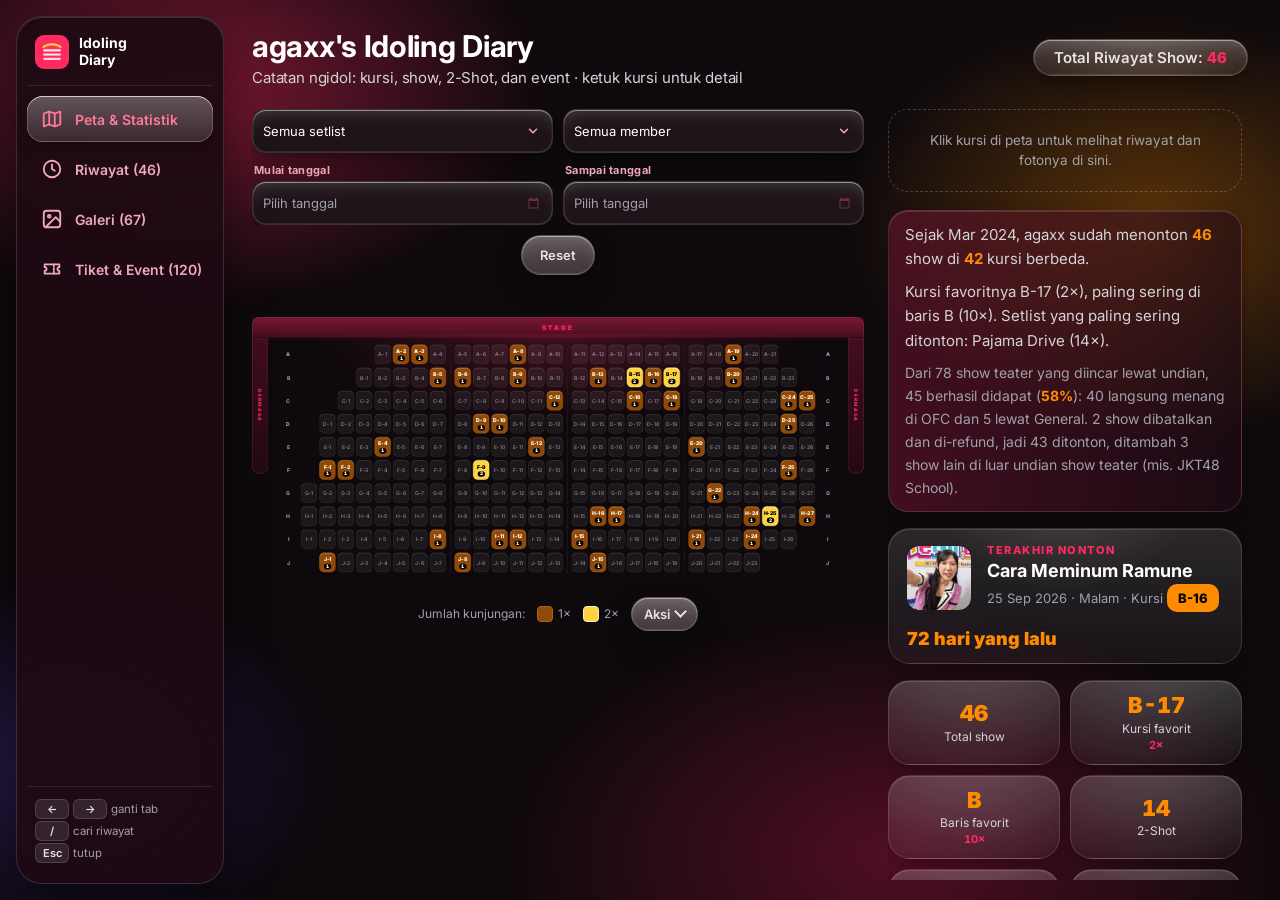
==== commit 08a764b1: "Add splash screen functionality and styles" ====
--- a/index.html
+++ b/index.html
@@ -23,6 +23,7 @@
 <link rel="stylesheet" href="assets/css/shared.css">
 <link rel="stylesheet" href="assets/css/app.css">
 <link rel="stylesheet" href="assets/css/liquid.css">
+<link rel="stylesheet" href="assets/css/splash.css">
 <style>
 #status{color:#f87171;font-size:14px;margin:0 0 12px;text-align:center}
 #status:empty{display:none}
@@ -32,7 +33,8 @@
 </style>
 </head>
 <body class="app">
-<div id="splash" role="status" aria-live="polite"><b>agaxx's Idoling Diary</b><span>Memuat data</span><i aria-hidden="true"></i></div>
+<div id="splash" role="status" aria-live="polite" data-stages="data tabs thumbs" data-min="2400"><canvas id="splash-cv" width="80" height="45" aria-hidden="true"></canvas><b>agaxx's Idoling Diary</b><span id="splash-t">Memuat data</span></div>
+<script src="assets/js/splash.js"></script>
 <div class="wrap">
   <div class="head">
     <h1>agaxx's Idoling Diary</h1>
@@ -107,15 +109,24 @@
   document.documentElement.classList.add('ready');
   $('foot').textContent = json.updated ? 'Data diperbarui: ' + fmtDate(json.updated) : '';
 }
-// layar muat: hanya tampil di kunjungan pertama (belum ada salinan data); menutup halaman sampai data siap
-function hideSplash(delay = 0) {
-  const s = document.getElementById('splash');
-  if (!s) return;
-  setTimeout(() => { s.classList.add('done'); setTimeout(() => s.remove(), 700); }, delay);
+// layar muat 2-bit (assets/js/splash.js): selalu tampil; menutup setelah data, semua tab, dan foto pertama galeri siap
+if (window.Splash) Splash.beforeClose = () => document.documentElement.classList.add('ready');
+setTimeout(() => document.documentElement.classList.add('ready'), 7000); // jaga-jaga kalau splash.js gagal dimuat
+// siapkan semua tab selagi layar muat tampil, supaya pindah tab nanti langsung jadi
+async function warmTabs() {
+  Object.keys(lazyStale).forEach(flushLazy); // gambar tab yang masih "usang"
+  window.Splash && Splash.mark('tabs', 'Menyiapkan foto');
+  const c = navigator.connection;
+  if (!(c && c.saveData) && navigator.onLine) { // hemat kuota: lewati kalau Mode Hemat Data / offline
+    const urls = [...document.querySelectorAll('#gallery img[data-photo]')].slice(0, 12).map(i => i.getAttribute('src')).filter(Boolean);
+    await Promise.race([
+      Promise.all(urls.map(u => { const im = new Image(); im.src = u; return im.decode().catch(() => {}); })),
+      new Promise(r => setTimeout(r, 2500))
+    ]);
+  }
+  window.Splash && Splash.mark('thumbs', 'Siap');
 }
-setTimeout(() => { document.documentElement.classList.add('ready'); hideSplash(); }, 12000); // jaga-jaga kalau sesuatu macet
 async function init() {
-  const t0 = performance.now();
   let old = null;
   try { old = localStorage.getItem(CK); } catch (e) {}
   if (old) { // tampilkan salinan terakhir dulu sementara data terbaru dimuat
@@ -136,7 +147,8 @@
       : 'Gagal memuat data (' + err.message + '). Cek DATA_URL / pastikan dibuka lewat server, bukan file://.';
     if (!old) { document.documentElement.classList.add('ready'); renderChart(); }
   }
-  hideSplash(Math.max(0, 600 - (performance.now() - t0))); // tampil minimal sebentar supaya tidak berkedip
+  window.Splash && Splash.mark('data', 'Menyiapkan tab');
+  await warmTabs();
 }
 // dipakai app.js (tarik ke bawah untuk memuat ulang): selalu ambil data terbaru dan gambar ulang
 async function refreshData() {
--- a/assets/css/shared.css
+++ b/assets/css/shared.css
@@ -83,7 +83,7 @@
 .ss{font-size:11px;color:#ff2a5f;font-weight:700;margin-top:2px}
 #filters{display:flex;flex-wrap:wrap;gap:8px;align-items:center;justify-content:center;width:100%;margin-bottom:16px}
 #filters select,#filters input,#gallery-bar select,#tl-q,#ev-bar select{flex:1 1 150px;width:auto;min-width:0;max-width:100%;background:#181115;color:#fff;border:1px solid #2d1820;border-radius:8px;padding:8px 10px;font:inherit;font-size:13px;color-scheme:dark}
-#flt-info:empty{display:none}
+#flt-info:empty{display:block;min-height:16px} /* ruang tetap: teks "x dari y show cocok" muncul tanpa mendorong peta turun */
 #flt-info{flex-basis:100%;text-align:center;font-size:12px;color:#34d399;font-weight:600}
 .btn-s{background:#181115;color:#e4e4e7;border:1px solid #3d222e;border-radius:8px;padding:8px 12px;font-size:13px;font-weight:600;cursor:pointer}
 .btn-s:hover{border-color:#ff2a5f;color:#ff2a5f}
@@ -1070,3 +1070,10 @@
 /* lightbox: ukuran tetap sejak thumbnail sampai foto penuh (tidak melompat saat ditukar) */
 #lb-img.fit{width:min(calc(100vw - 30px),calc(90vh * var(--ar)),720px);height:auto;aspect-ratio:var(--ar);max-width:none;max-height:none;object-fit:contain}
 @supports(height:1dvh){#lb-img.fit{width:min(calc(100vw - 30px),calc(90dvh * var(--ar)),720px)}}
+
+/* tempo seragam: sisa transisi pendek (bar yang berubah di tempat, buka-tutup detail) disamakan dengan gerak iOS lainnya */
+.cov-bar i,.sl-bar i{transition:width .9s var(--ios)}
+.mc-b i{transition:height .9s var(--ios)}
+.ev-g::details-content{transition:block-size .5s var(--ios),content-visibility .5s allow-discrete}
+.ev-g[open] .ev-d{animation:fade .45s var(--ios)}
+@media(prefers-reduced-motion:reduce){.cov-bar i,.sl-bar i,.mc-b i,.ev-g::details-content{transition:none}.ev-g[open] .ev-d{animation:none}}
--- a/assets/css/app.css
+++ b/assets/css/app.css
@@ -45,12 +45,12 @@
 /* ---------- menu "Aksi" (semua ukuran layar) ---------- */
 .actions{position:relative;display:inline-block}
 .actions-t{display:inline-flex;align-items:center;gap:6px}
-.actions-t::after{content:'';width:7px;height:7px;border-right:2px solid currentColor;border-bottom:2px solid currentColor;transform:translateY(-2px) rotate(45deg);transition:transform .2s}
+.actions-t::after{content:'';width:7px;height:7px;border-right:2px solid currentColor;border-bottom:2px solid currentColor;transform:translateY(-2px) rotate(45deg);transition:transform .35s var(--ios)}
 .actions-t[aria-expanded=true]::after{transform:translateY(1px) rotate(-135deg)}
 .actions-m{position:absolute;right:0;top:calc(100% + 8px);z-index:20;min-width:210px;padding:6px;border-radius:18px;
   background:#1d1318;border:1px solid rgba(255,255,255,.14);box-shadow:0 18px 40px rgba(0,0,0,.55);
   display:none;flex-direction:column;gap:2px}
-.actions.open .actions-m{display:flex;animation:fade .15s ease-out}
+.actions.open .actions-m{display:flex;animation:menu-in .35s var(--ios)}
 .actions-m .btn-s{display:block;width:100%;text-align:left;border:none;background:transparent;border-radius:12px;padding:12px 14px;font-size:14px;min-height:0;box-shadow:none}
 .actions-m .btn-s:hover,.actions-m .btn-s:focus-visible{background:rgba(255,255,255,.09)}
 body.app #legend{justify-content:center}
--- a/assets/css/liquid.css
+++ b/assets/css/liquid.css
@@ -65,7 +65,7 @@
 /* ---------- Modal / lightbox: muncul dengan pegas ---------- */
 @keyframes lg-in{from{opacity:0;transform:scale(.9) translateY(12px)}}
 @keyframes lg-img{from{opacity:0;transform:scale(.86)}}
-.overlay.open{animation:fade .3s ease-out}
+.overlay.open{animation:fade .45s ease-out}
 @media (hover:hover) and (pointer:fine){ /* di HP, bottom sheet milik app.js tetap dipakai */
   .overlay.open>.modal{animation:lg-in .6s var(--spring-b)}
 }
@@ -158,7 +158,98 @@
   body.app:has(#view-main:not([hidden])) #foot{display:none}
 }
 
-/* ---------- Tablet sentuh (iPad): pindah tab cukup fade pendek, tanpa animasi item satu-satu ----------
-   Layar iPad besar (2x retina) + puluhan kartu yang dianimasikan sekaligus = berat. Admin ringan karena tidak ada animasi pindah tab. */
-html[data-snappy] .enter *,html[data-snappy] .enter{animation:none!important}
-html[data-snappy] #gallery .gi.a{animation:none!important}
+
+/* Mode hemat animasi item (data-cheap diset app.js): matikan animasi CSS per kartu / header yang memutar ulang tiap pindah tab */
+html[data-cheap] .head h1,html[data-cheap] .head .sub,html[data-cheap] .head .badge,
+html[data-cheap] .enter .tl-i.a,html[data-cheap] .enter .ev-g,html[data-cheap] .enter .ev-c,
+html[data-cheap] #gallery .gi.a,html[data-cheap] body.app #gallery .gi.a,html[data-cheap] .enter #gallery .gi{animation:none!important}
+
+/* animasi CSS (bukan JS) diperlambat sedikit supaya sejalan dengan pengali di shared.js */
+.overlay.open>.modal{animation-duration:.85s}
+#lightbox.open>img{animation-duration:.75s}
+html:not([data-cheap]) .head h1{animation-duration:.95s}
+html:not([data-cheap]) .head .sub{animation-duration:.95s}
+html:not([data-cheap]) .head .badge{animation-duration:.95s}
+body.app .enter .tl-i.a,body.app .enter .ev-g:nth-child(-n+8),body.app .enter .ev-c{animation-duration:.6s}
+body.app #gallery .gi.a{animation-duration:.6s}
+
+
+/* =====================================================================
+   Polish responsif (HP -> tablet -> laptop), dipakai index DAN admin.
+   Dimuat paling akhir, jadi menimpa aturan lama tanpa mengubah markup.
+   ===================================================================== */
+:root{--tb-h:69px} /* tinggi tab bar melayang di HP (diukur), dipakai untuk jarak di atasnya */
+
+/* ---------- 1. Tab bar HP: konten di belakangnya tidak boleh terbaca tembus ---------- */
+/* Kaca tint sebelumnya hanya 40% buram, jadi teks halaman terlihat menembus tab bar (tampak "menempel"). Tint dipertebal. */
+@media(max-width:768px),(hover:none) and (pointer:coarse){
+  html[data-glass=on]{--gl-tint:rgba(22,9,16,.86)}
+}
+
+/* celah 10px di bawah tab bar melayang: isi halaman tidak boleh mengintip di situ.
+   Strip milik tab bar sendiri (z-index:-1 di dalam stacking context bar), lebarnya dijaga di bagian lurus supaya tidak menonjol di sudut membulat. */
+@media(max-width:768px){
+  body .tabbar::after{content:'';position:absolute;left:14px;right:14px;top:100%;height:calc(env(safe-area-inset-bottom,0px) + 12px);z-index:-1;pointer-events:none;background:#0d090d}
+}
+@media(min-width:769px) and (hover:none) and (pointer:coarse){
+  body.app .tabbar::after{content:'';position:absolute;left:14px;right:14px;top:100%;height:calc(env(safe-area-inset-bottom,0px) + 16px);z-index:-1;pointer-events:none;background:#0d090d}
+}
+
+/* ---------- 2. Catatan keterangan (admin): kartu kecil yang rapi, bukan teks lepas menempel ke tombol ---------- */
+p.tt-note{font-size:12.5px;line-height:1.6;color:#b9b9c2;margin:0;padding:12px 14px;border-radius:14px;
+  background:rgba(255,255,255,.045);border:1px solid rgba(255,255,255,.08);text-wrap:pretty}
+p.tt-note b{color:#e4e4e7}
+.ex-prices p.tt-note,.aw-form p.tt-note{background:none;border:0;padding:0}
+/* tab Biaya (#ex) tidak memakai flex seperti #tt / #away / #misc: tanpa ini catatan, chip tahun, dan kartu total saling menempel */
+#ex{display:flex;flex-direction:column;gap:18px}
+.tt-years{gap:8px}
+
+/* ---------- 3. HP: chip filter dibagi rata (tidak berbaris acak 3-2-1) ---------- */
+@media(max-width:600px){
+  .tt-years{display:grid;grid-template-columns:repeat(auto-fit,minmax(var(--chip-min,76px),1fr));gap:8px;width:100%}
+  .tt-years:has(.tt-k){--chip-min:66px}      /* Gabungan / Video Call / 2-Shot / MNG: satu baris */
+  .tt-years.ex-sub{--chip-min:104px}         /* 9 sub-tab Biaya: 3 x 3 */
+  .tt-y,.tt-k{min-width:0}
+  .tt-y{display:flex;align-items:center;justify-content:center;min-height:40px;padding:6px 8px;text-align:center;line-height:1.15;text-wrap:balance}
+
+  /* kartu: jangan menyisakan satu kartu sendirian di baris terakhir */
+  .tt-cards{grid-template-columns:repeat(2,minmax(0,1fr))}
+  .tt-cards>:last-child:nth-child(odd){grid-column:1/-1}
+  #stats{grid-template-columns:repeat(2,minmax(0,1fr))}
+  #stats>.stat:last-child:nth-child(odd){grid-column:1/-1}
+
+  /* angka besar menyesuaikan lebar layar (tidak terpotong di layar sempit) */
+  .tt-big b{font-size:clamp(34px,11.5vw,48px)}
+  .ex-big{font-size:clamp(26px,9vw,38px)!important}
+
+  /* kartu form & daftar: padding lebih ramping supaya kolom isian lebih lebar */
+  .card{padding:18px 16px}
+  .card h3{margin-bottom:14px}
+
+  /* penyesuaian harga: 4 kolom (140px+1fr+120px+36px) meluber di layar <=360px -> dua baris */
+  .ex-ov{grid-template-columns:minmax(0,1fr) minmax(0,1fr) 40px;gap:8px}
+  .ex-ov>:nth-child(1){grid-column:1}
+  .ex-ov>:nth-child(2){grid-column:2/4}
+  .ex-ov>:nth-child(3){grid-column:1/3}
+  .ex-ov>:nth-child(4){grid-column:3;grid-row:2;min-height:40px}
+  .ex-pr{grid-template-columns:minmax(0,1fr) 108px}
+}
+
+/* ---------- 4. Admin HP: tombol simpan form menempel TEPAT di atas tab bar (tanpa celah tempat isi form mengintip) ---------- */
+@media(max-width:768px){
+  body.adm #form .actions{bottom:calc(var(--tb-h) + 9px + env(safe-area-inset-bottom,0px));margin:14px -8px 0;padding:22px 8px 10px;
+    background:linear-gradient(to bottom,rgba(20,13,17,0),#140d11 34%)}
+  body.adm #form .actions .btn{min-height:46px}
+}
+
+/* ---------- tempo lebih pelan & ringan ----------
+   Galeri (polaroid), linimasa, dan kartu event: hanya 8 item pertama yang beranimasi (sisanya langsung tampil),
+   jadi lebih lambat tapi tidak menambah beban. Foto memudar masuk lebih halus. */
+body.app #gallery .gi.a,#gallery .gi.a{animation-duration:1.05s;animation-timing-function:var(--ios);animation-delay:calc(min(var(--i,0),8) * 75ms)}
+@keyframes drop-pol{from{opacity:0;transform:translate3d(0,18px,0) scale(.97)}}
+.gi-ph img{transition:opacity .9s var(--ios) .12s}
+body.app .enter .tl-i.a,body.app .enter .ev-g:nth-child(-n+8),body.app .enter .ev-c,
+.enter .tl-i.a,.enter .ev-g:nth-child(-n+8),.enter .ev-c{animation-duration:.9s;animation-timing-function:var(--ios);animation-delay:calc(var(--i,0) * 50ms)}
+@keyframes rise{from{opacity:0;transform:translate3d(0,14px,0)}}
+html:not([data-cheap]) .head h1,html:not([data-cheap]) .head .sub,html:not([data-cheap]) .head .badge{animation-duration:1.1s}
+@media(prefers-reduced-motion:reduce){#gallery .gi.a,.enter .tl-i.a,.enter .ev-g,.enter .ev-c{animation:none!important}.gi-ph img{transition:none}}
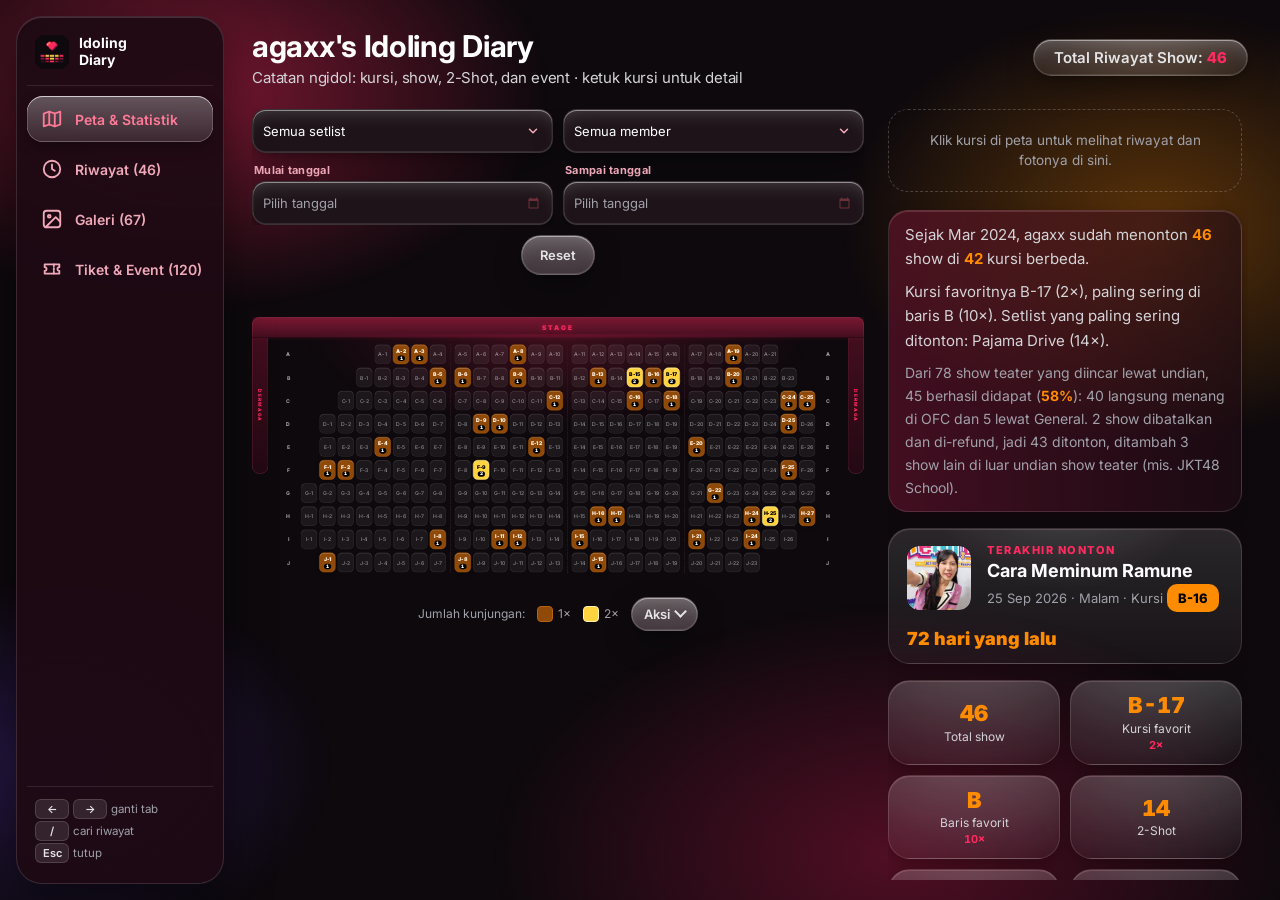
==== commit 19e856a1: "Fix HTML formatting and add PNG icon link" ====
--- a/index.html
+++ b/index.html
@@ -12,7 +12,7 @@
 <meta name="apple-mobile-web-app-capable" content="yes">
 <meta name="apple-mobile-web-app-title" content="Idoling Diary">
 <meta name="apple-mobile-web-app-status-bar-style" content="black-translucent">
-<link rel="icon" href="data:image/svg+xml,%3Csvg xmlns=%27http://www.w3.org/2000/svg%27 viewBox=%270 0 64 64%27%3E%3Crect width=%2764%27 height=%2764%27 rx=%2714%27 fill=%27%23ff2a5f%27/%3E%3Cpath d=%27M14 38h36M14 28h36M14 48h36%27 stroke=%27%23fff%27 stroke-width=%275%27 stroke-linecap=%27round%27 opacity=%27.9%27/%3E%3Cpath d=%27M12 20q20-12 40 0%27 stroke=%27%23ffd23f%27 stroke-width=%275%27 fill=%27none%27 stroke-linecap=%27round%27/%3E%3C/svg%3E">
+<link rel="icon" type="image/png" href="icons/icon-192.png">
 <meta property="og:type" content="website">
 <meta property="og:title" content="agaxx's Idoling Diary">
 <meta property="og:description" content="Catatan ngidol JKT48: peta kursi, riwayat show, galeri 2-Shot/Chekicha, tiket, dan event.">
--- a/assets/css/app.css
+++ b/assets/css/app.css
@@ -278,21 +278,6 @@
 }
 
 
-/* ---------- layar muat (kunjungan pertama, sebelum data siap): teks saja, tanpa kotak/peta ---------- */
-#splash{position:fixed;inset:0;z-index:1000;display:flex;flex-direction:column;align-items:center;justify-content:center;gap:12px;padding:24px;box-sizing:border-box;text-align:center;
-  background:radial-gradient(40% 35% at 15% 10%,rgba(255,42,95,.45),transparent 70%),radial-gradient(35% 35% at 90% 25%,rgba(255,140,0,.32),transparent 70%),radial-gradient(45% 40% at 70% 95%,rgba(136,19,55,.55),transparent 70%),#0d090d;
-  transition:opacity .55s var(--spring),transform .55s var(--spring),visibility 0s .55s;
-  animation:sp-failsafe .3s 10s forwards}
-#splash.done{opacity:0;transform:scale(1.02);visibility:hidden;pointer-events:none}
-.has-cache #splash{display:none}
-#splash b{font-size:clamp(26px,6vw,38px);font-weight:700;letter-spacing:-.03em;line-height:1.15;text-wrap:balance;animation:sp-up .8s var(--spring) both}
-#splash span{font-size:12px;font-weight:600;letter-spacing:.22em;text-transform:uppercase;color:rgba(255,255,255,.55);animation:sp-up .8s var(--spring) .12s both}
-#splash i{position:relative;display:block;width:96px;height:3px;margin-top:10px;border-radius:3px;background:rgba(255,255,255,.12);overflow:hidden;animation:sp-up .8s var(--spring) .22s both}
-#splash i::after{content:"";position:absolute;top:0;left:0;height:100%;width:40%;border-radius:3px;background:linear-gradient(90deg,transparent,#ff375f,#ff9f0a);animation:sp-sweep 1.3s cubic-bezier(.4,0,.2,1) infinite}
-@keyframes sp-up{from{opacity:0;transform:translateY(10px)}}
-@keyframes sp-sweep{from{transform:translateX(-100%)}to{transform:translateX(250%)}}
-@keyframes sp-failsafe{to{opacity:0;visibility:hidden}} /* cadangan kalau JS gagal: hilang sendiri setelah 10 detik */
-@media(prefers-reduced-motion:reduce){#splash b,#splash span,#splash i{animation:none}#splash i::after{animation:none;left:30%}}
 
 
 /* ---------- Animasi TUTUP modal / lightbox ----------
--- a/assets/css/splash.css
+++ b/assets/css/splash.css
@@ -0,0 +1,10 @@
+/* Layar muat 2-bit (index.html + admin.html). Palet 4 warna mengikuti tema teater: #0d090d, #881337, #ff2a5f, #ffd23f */
+#splash{position:fixed;inset:0;z-index:1000;display:flex;flex-direction:column;align-items:center;justify-content:center;gap:14px;padding:24px;box-sizing:border-box;text-align:center;
+  background:radial-gradient(40% 35% at 15% 10%,rgba(255,42,95,.45),transparent 70%),radial-gradient(35% 35% at 90% 25%,rgba(255,140,0,.32),transparent 70%),radial-gradient(45% 40% at 70% 95%,rgba(136,19,55,.55),transparent 70%),#0d090d;
+  transition:opacity .55s cubic-bezier(.32,.72,0,1),transform .55s cubic-bezier(.32,.72,0,1),visibility 0s .55s;
+  animation:sp-failsafe .3s 9s forwards}
+#splash.done{opacity:0;transform:scale(1.02);visibility:hidden;pointer-events:none}
+#splash canvas{display:block;width:320px;aspect-ratio:16/9;image-rendering:pixelated;border:4px solid #ff2a5f;box-shadow:6px 6px 0 #881337}
+#splash b{font:700 15px/1.2 Inter,system-ui,sans-serif;letter-spacing:-.01em;color:#fff;opacity:.92;margin-top:6px}
+#splash span{font:700 11px/1.4 ui-monospace,Menlo,Consolas,monospace;letter-spacing:.22em;text-transform:uppercase;color:rgba(255,255,255,.55)}
+@keyframes sp-failsafe{to{opacity:0;visibility:hidden}} /* cadangan kalau JS gagal: hilang sendiri setelah 9 detik */
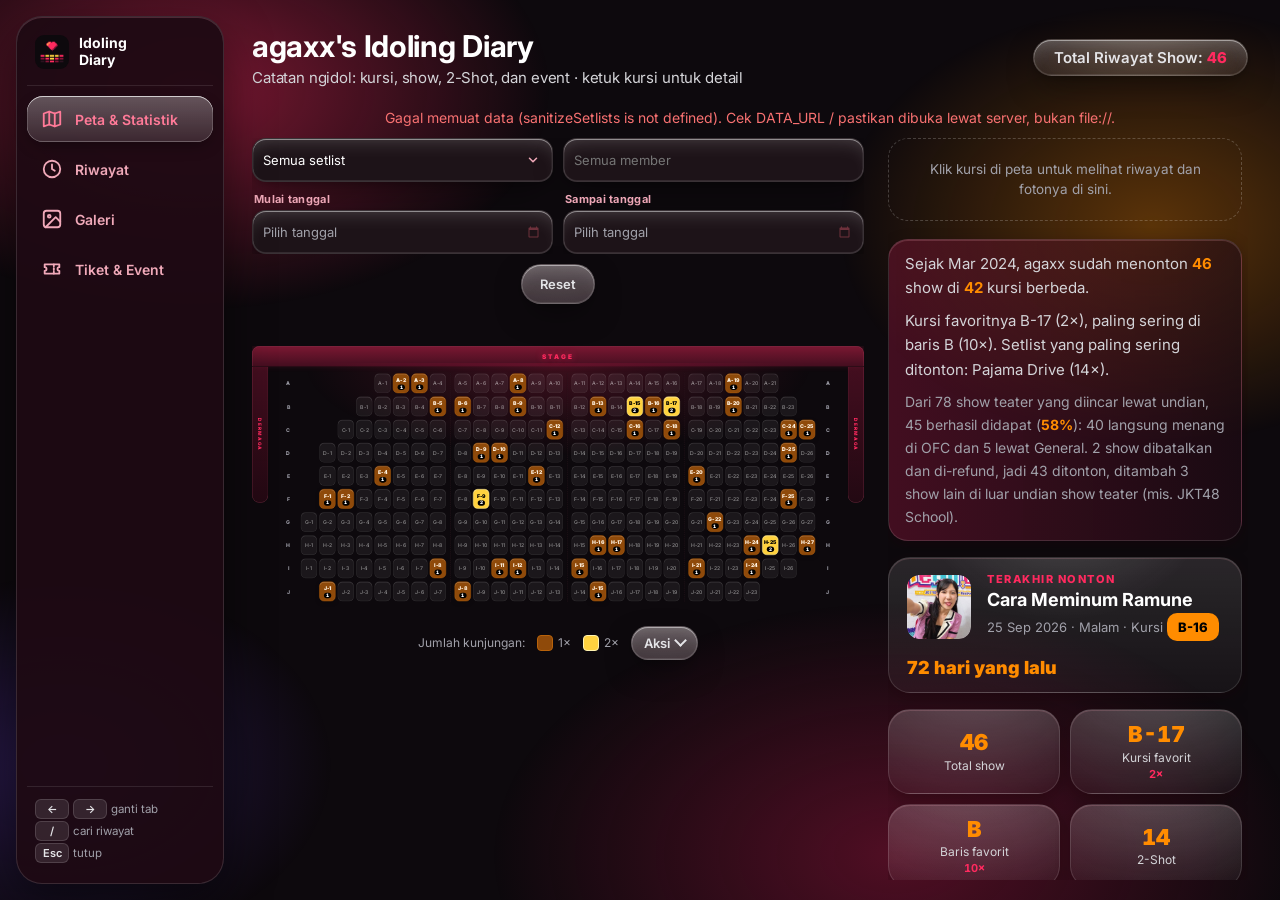
==== commit 9dd18196: "Add files via upload" ====
--- a/index.html
+++ b/index.html
@@ -19,7 +19,9 @@
 <meta name="twitter:card" content="summary">
 <link rel="preconnect" href="https://fonts.googleapis.com">
 <link rel="preconnect" href="https://fonts.gstatic.com" crossorigin>
-<link href="https://fonts.googleapis.com/css2?family=Inter:wght@400;500;600;700;800;900&family=Caveat:wght@600;700&display=swap" rel="stylesheet">
+<!-- font dimuat tanpa memblokir render: halaman tampil dulu dengan font sistem, lalu berganti begitu font siap (display=swap) -->
+<link rel="preload" as="style" href="https://fonts.googleapis.com/css2?family=Inter:wght@400;500;600;700;800;900&family=Caveat:wght@600;700&display=swap" onload="this.onload=null;this.rel='stylesheet'">
+<noscript><link rel="stylesheet" href="https://fonts.googleapis.com/css2?family=Inter:wght@400;500;600;700;800;900&family=Caveat:wght@600;700&display=swap"></noscript>
 <link rel="stylesheet" href="assets/css/shared.css">
 <link rel="stylesheet" href="assets/css/app.css">
 <link rel="stylesheet" href="assets/css/liquid.css">
@@ -105,12 +107,17 @@
   records = arr.map(sanitize).filter(r => SEATS.has(r.seat)); // kursi di luar peta dilewati, jadi total = yang tampil di peta
   tickets = (Array.isArray(json.tickets) ? json.tickets : []).map(sanitizeTicket).filter(t => t.date);
   solo = (Array.isArray(json.solo) ? json.solo : []).map(sanitizeSolo).filter(w => w.date);
+  setlistMaster = sanitizeSetlists(json.setlists);
   dataLoaded = true;
   document.documentElement.classList.add('ready');
   $('foot').textContent = json.updated ? 'Data diperbarui: ' + fmtDate(json.updated) : '';
 }
 // layar muat 2-bit (assets/js/splash.js): selalu tampil; menutup setelah data, semua tab, dan foto pertama galeri siap
-if (window.Splash) Splash.beforeClose = () => document.documentElement.classList.add('ready');
+let tabOpened = false;
+if (window.Splash) Splash.beforeClose = () => {
+  document.documentElement.classList.add('ready');
+  if (START_TAB && !tabOpened && window.switchTab) { tabOpened = true; switchTab(START_TAB); } // ?tab= (shortcut ikon PWA)
+};
 setTimeout(() => document.documentElement.classList.add('ready'), 7000); // jaga-jaga kalau splash.js gagal dimuat
 // siapkan semua tab selagi layar muat tampil, supaya pindah tab nanti langsung jadi
 async function warmTabs() {
--- a/assets/css/shared.css
+++ b/assets/css/shared.css
@@ -46,7 +46,7 @@
 
 /* animasi saat modal / lightbox dibuka */
 @keyframes fade{from{opacity:0}}
-.overlay.open{animation:fade .18s ease-out}
+
 .overlay.open>.modal,#lightbox.open>img{animation:pop-in .22s cubic-bezier(.2,.8,.2,1)}
 .seat:active{transform:scale(.94)}
 @media(prefers-reduced-motion:reduce){.overlay.open,.overlay.open>.modal,#lightbox.open>img{animation:none}}
@@ -69,8 +69,7 @@
 .stage{font-size:12px;letter-spacing:3px}}
 
 /* animasi tutup */
-.overlay.closing{animation:fade-out .15s ease-in forwards}
-.overlay.closing>.modal,#lightbox.closing>img{animation:pop-out .15s ease-in forwards}
+
 @media(prefers-reduced-motion:reduce){.overlay.closing,.overlay.closing>.modal,#lightbox.closing>img{animation:none}}
 
 /* statistik, filter, legenda, grafik setlist */
@@ -112,10 +111,10 @@
 
 /* animasi masuk & skeleton */
 @keyframes shimmer{to{background-position:-200% 0}}
-.intro .seat-row{animation:rise .45s cubic-bezier(.2,.8,.2,1) both;animation-delay:calc(var(--r) * 45ms)}
+
 .sk{background:linear-gradient(90deg,#181115 25%,#2a1a22 50%,#181115 75%);background-size:200% 100%;animation:shimmer 1.2s linear infinite;border-radius:12px}
 .stat.sk{min-height:72px;border-color:transparent}
-@media(prefers-reduced-motion:reduce){.intro .seat-row,.sk{animation:none}}
+@media(prefers-reduced-motion:reduce){.sk{animation:none}}
 
 /* tab, kalender, galeri */
 [hidden]{display:none!important}
@@ -270,8 +269,9 @@
 @keyframes growx{from{transform:scaleX(0)}}
 @keyframes growy{from{transform:scaleY(0)}}
 @keyframes pop{from{opacity:0;transform:scale(.3)}}
-#view-main,#view-gal,#view-tl,#view-ev{animation:tabin .28s ease-out}
-.enter .tl-i,.enter .gi,.enter .ev-g,.enter .ev-c,.shown .sl-row,.shown .rk{animation:rise .4s cubic-bezier(.2,.8,.2,1) both;animation-delay:calc(var(--i,0) * 35ms)}
+
+.shown .sl-row,
+.shown .rk{animation:rise .4s cubic-bezier(.2,.8,.2,1) both;animation-delay:calc(var(--i,0) * 35ms)}
 .shown .sl-bar i{transform-origin:left;animation:growx .7s cubic-bezier(.2,.8,.2,1) both;animation-delay:calc(var(--i,0) * 45ms + .15s)}
 .shown .mc-b i{transform-origin:bottom;animation:growy .7s cubic-bezier(.2,.8,.2,1) both;animation-delay:calc(var(--i,0) * 40ms + .15s)}
 .shown .cd.on1,.shown .cd.on2,.shown .cd.on3{animation:pop .4s cubic-bezier(.2,.8,.2,1) both;animation-delay:calc(var(--d,0) * 20ms + .3s)}
@@ -279,9 +279,16 @@
 .ev-g{interpolate-size:allow-keywords}
 .ev-g::details-content{block-size:0;overflow:hidden;transition:block-size .3s ease,content-visibility .3s allow-discrete}
 .ev-g[open]::details-content{block-size:auto}
-.ev-g[open] .ev-d{animation:fade .25s ease-out}
+
 @media(prefers-reduced-motion:reduce){
-#view-main,#view-gal,#view-tl,#view-ev,.enter .tl-i,.enter .gi,.enter .ev-g,.enter .ev-c,.enter .sl-row,.enter .rk,.enter .sl-bar i,.enter .mc-b i,.enter .cd.on1,.enter .cd.on2,.enter .cd.on3,.ev-g[open] .ev-d{animation:none}
+.enter .sl-row,
+.enter .rk,
+.enter .sl-bar i,
+.enter .mc-b i,
+.enter .cd.on1,
+.enter .cd.on2,
+.enter .cd.on3,
+.ev-g[open] .ev-d{animation:none}
 .ev-g::details-content{transition:none}}
 
 /* grafik & kalender yang bisa diklik untuk memfilter peta */
@@ -299,13 +306,12 @@
 .cd[role=button]:active{transform:scale(.7)}
 .sl-row:active,.rk:active,.ev-c:active{transform:scale(.98)}
 .tab:active,.btn-s:active{transform:scale(.96)}
-.flash .seat.visited{animation:seatflash .8s ease-out .35s}
+
 @media(prefers-reduced-motion:reduce){.sl-bar i,.mc-b i{transition:none}.flash .seat.visited{animation:none}
 .mc[role=button]:active .mc-b,.cd[role=button]:active,.sl-row:active,.rk:active,.ev-c:active,.tab:active,.btn-s:active{transform:none}}
 
 /* animasi klik & perubahan data */
-.refresh .seat.visited{animation:seatpop .45s cubic-bezier(.2,.8,.2,1) both;animation-delay:calc(var(--r,0) * 28ms)}
-.mc.on .mc-b,.rk.on,.sl-row.on,.ev-c.on,.cd.sel{animation:selpulse .6s ease-out}
+
 .mc[role=button]:active,.sl-row:active,.rk:active,.ev-c:active,.tab:active{transform:scale(.97)}
 .cd[role=button]:active{transform:scale(.8)}
 .mc,.rk,.sl-row,.ev-c,.tab,.cd{transition:transform .15s,border-color .2s,background .2s}
@@ -345,7 +351,7 @@
 /* penanda tab meluncur & pil filter aktif & percikan */
 .tab{position:relative;z-index:1}
 .tab.on{background:transparent;border-color:transparent;box-shadow:none}
-.tab-ind{position:absolute;left:0;top:0;box-sizing:border-box;border-radius:9999px;background:#881337;border:1px solid #f43f5e;box-shadow:0 0 15px rgba(244,63,94,.3);transition:transform .35s cubic-bezier(.2,.8,.2,1),width .35s cubic-bezier(.2,.8,.2,1);pointer-events:none}
+.tab-ind{position:absolute;left:0;top:0;box-sizing:border-box;border-radius:9999px;background:#881337;border:1px solid #f43f5e;box-shadow:0 0 15px rgba(244,63,94,.3);pointer-events:none}
 #fbar{position:fixed;left:50%;bottom:18px;z-index:40;display:flex;align-items:center;gap:12px;max-width:calc(100vw - 24px);padding:9px 10px 9px 16px;border-radius:99px;background:rgba(24,17,21,.94);border:1px solid #ff2a5f;box-shadow:0 8px 28px rgba(0,0,0,.6);-webkit-backdrop-filter:blur(8px);backdrop-filter:blur(8px);font-size:13px;color:#e4e4e7;transform:translate(-50%,24px);opacity:0;pointer-events:none;transition:transform .3s cubic-bezier(.2,.8,.2,1),opacity .25s}
 #fbar.on{transform:translate(-50%,0);opacity:1;pointer-events:auto}
 #fbar span{overflow:hidden;text-overflow:ellipsis;white-space:nowrap}
@@ -354,8 +360,8 @@
 @media(prefers-reduced-motion:reduce){.shown .rf,.shown .sl-bar i,.shown .mc-b i,.shown .cd.on1,.shown .cd.on2,.shown .cd.on3,.shown .sl-row,.shown .rk{animation:none}.tab-ind,#fbar{transition:none}}
 
 /* alur OFC -> General: tahap mengalir berurutan */
-.shown .lot-r.fl{animation:rise .45s cubic-bezier(.2,.8,.2,1) both;animation-delay:calc(var(--i,0) * .55s)}
-.shown .lot-r.fl .sl-bar i{transform-origin:left;animation:growx .9s cubic-bezier(.2,.8,.2,1) both;animation-delay:calc(var(--i,0) * .55s + .15s)}
+
+.shown .lot-r.fl .sl-bar i{transform-origin:left;}
 .lot-r.fl b{font-variant-numeric:tabular-nums}
 @media(prefers-reduced-motion:reduce){.shown .lot-r.fl,.shown .lot-r.fl .sl-bar i{animation:none}}
 
@@ -393,25 +399,14 @@
 .head .badge{animation:drop .7s var(--ease) .16s both}
 .tabbar{transition:box-shadow .3s}
 .tabbar.stuck{box-shadow:0 10px 28px rgba(0,0,0,.5)}
-.leave{animation:tabout .12s ease-in both}
-#pop.on{animation:popin .16s var(--ease)}
+
 .btn-s,.btn,.todo-c,.tt-y,.tab,.info-btn{transition:transform .18s var(--ease),background .2s,border-color .2s,color .2s,box-shadow .2s}
 .btn-s:active,.btn:active,.todo-c:active,.tt-y:active{transform:scale(.96)}
 .stat:not(.sk),.tt-c,.ev-c,.last-c{transition:transform .25s var(--ease),border-color .25s,box-shadow .25s,background .25s}
 .stat:not(.sk):hover,.tt-c:hover{transform:translateY(-3px);box-shadow:0 10px 24px rgba(0,0,0,.4)}
 .ev-g,.tl-i{transition:border-color .25s,background .25s,transform .25s var(--ease)}
 .ev-g:hover,.tl-i:hover{transform:translateX(3px)}
-.gi img,.hi img,.last-c img{animation:fade .5s ease-out}
-.enter #story,.enter .last-c,.enter #cover,.enter #filters,.enter #stats .stat{animation:rise .55s var(--ease) both}
-.enter #stats .stat:nth-child(2){animation-delay:60ms}
-.enter #stats .stat:nth-child(3){animation-delay:120ms}
-.enter #stats .stat:nth-child(4){animation-delay:180ms}
-.enter #stats .stat:nth-child(5){animation-delay:240ms}
-.enter #stats .stat:nth-child(6){animation-delay:300ms}
-.enter #stats .stat:nth-child(7){animation-delay:360ms}
-.enter #stats .stat:nth-child(8){animation-delay:420ms}
-.enter #cover{animation-delay:.24s}
-.enter #filters{animation-delay:.3s}
+
 @media(prefers-reduced-motion:reduce){*,*::before,*::after{animation-duration:.01ms!important;animation-iteration-count:1!important;transition-duration:.01ms!important;scroll-behavior:auto!important}}
 
 /* sub-tab Galeri & keterangan sesi lepas */
@@ -545,12 +540,11 @@
 /* animasi lebih halus: easing & durasi lebih lembut, pegas ala iOS */
 :root{--ease:cubic-bezier(.22,1,.36,1);--spring:cubic-bezier(.34,1.45,.64,1)}
 @keyframes pop-in{from{opacity:0;transform:translateY(22px) scale(.93)}}
-.enter .tl-i,.enter .gi,.enter .ev-g,.enter .ev-c,.shown .sl-row,.shown .rk,.enter #story,.enter .last-c,.enter #cover,.enter #filters,.enter #stats .stat{animation-duration:.7s;animation-timing-function:var(--ease)}
-.intro .seat-row{animation-duration:.75s;animation-timing-function:var(--ease)}
-#view-main,#view-gal,#view-tl,#view-ev{animation-duration:.5s;animation-timing-function:var(--ease)}
-.overlay.open{animation-duration:.3s}
+.shown .sl-row,
+.shown .rk{animation-duration:.7s;animation-timing-function:var(--ease)}
+
 .overlay.open>.modal,#lightbox.open>img{animation-duration:.45s;animation-timing-function:var(--spring)}
-.tab-ind{transition:transform .6s var(--spring),width .6s var(--spring)}
+
 #fbar{transition:transform .5s var(--spring),opacity .3s}
 
 /* hover/klik: hanya properti yang perlu, dengan pegas */
@@ -562,8 +556,6 @@
 .shown .sl-bar i,.shown .mc-b i{animation-duration:1s;animation-timing-function:var(--ease)}
 
 /* galeri: foto selalu muncul bertahap (juga saat ganti sub-tab / filter member), tab tanpa memantul */
-#gallery .gi{animation:rise .7s var(--ease) backwards;animation-delay:calc(var(--i,0) * 45ms)}
-.tab-ind{transition:transform .5s var(--ease),width .5s var(--ease)}
 
 /* tanpa mantul: semua "pegas" jadi easing halus tanpa overshoot */
 :root{--spring:cubic-bezier(.22,1,.36,1)}
@@ -642,18 +634,15 @@
 
 /* ---- 3) animasi pindah tab: satu gerakan, halus, tanpa dobel ---- */
 @keyframes tabin{from{opacity:0;transform:translate3d(var(--tabx,0),0,0)}}
-@keyframes tabout{to{opacity:0;transform:translate3d(calc(var(--tabx,0px) * -.6),0,0)}}
+
 @keyframes rise{from{opacity:0;transform:translate3d(0,12px,0)}}
-#view-main,#view-gal,#view-tl,#view-ev{animation:tabin .32s var(--ease) both}
-.leave{animation:tabout .09s ease-in both}
-.enter .tl-i,.enter .ev-g,.enter .ev-c,.shown .sl-row,.shown .rk,.enter #story,.enter .last-c,.enter #cover,.enter #filters,.enter #stats .stat{
+
+.shown .sl-row,
+.shown .rk{
   animation:rise .45s var(--ease) both;animation-delay:calc(var(--i,0) * 28ms)}
-.enter #stats .stat,.enter #story,.enter .last-c,.enter #cover,.enter #filters{animation-delay:0ms}
-.enter #stats .stat:nth-child(n+2){animation-delay:40ms}.enter #stats .stat:nth-child(n+4){animation-delay:80ms}.enter #stats .stat:nth-child(n+7){animation-delay:110ms}
-.enter .gi{animation:none}
+
 /* galeri: foto "jatuh" ke tempatnya sedikit demi sedikit, hanya 10 pertama yang bertahap */
-@keyframes drop-pol{from{opacity:0;transform:translate3d(0,14px,0) rotate(calc(var(--t,0deg) * 1.6))}}
-#gallery .gi{animation:drop-pol .5s var(--ease) backwards;animation-delay:calc(var(--i,0) * 40ms)}
+
 .gi img,.hi img,.last-c img{animation:none}
 .gi-ph img{opacity:0;transition:opacity .35s ease}
 .gi-ph img.ld,.gi-ph img[complete]{opacity:1}
@@ -669,15 +658,15 @@
   margin:14px 0 10px;padding:5px 12px 5px 14px;border-radius:99px;font-size:13px;font-weight:800;color:#ffb3c4;
   background:#2a1019;border:1px solid rgba(255,110,150,.3);box-shadow:0 4px 12px rgba(0,0,0,.35)}
 .tl-mh small{font-size:11px;font-weight:700;color:#a1a1aa}
-.tl-mh::before{left:-26px;width:12px;height:12px;border:3px solid #ff2a5f;background:#0d090d}
+.tl-mh::before{left:-28px;width:8px;height:8px;border:3px solid #ff2a5f;background:#0d090d} /* total 14px, pusatnya tepat di garis (x=10) */
 .tl-i{display:grid;grid-template-columns:44px 1fr auto;gap:12px;align-items:center;border-radius:16px;padding:12px 12px 12px 10px;margin-bottom:8px;
   border:1px solid rgba(255,110,150,.16);border-left:1px solid rgba(255,110,150,.16);cursor:pointer;
   background:linear-gradient(135deg,rgba(60,14,30,.78),rgba(34,12,22,.84));box-shadow:0 3px 10px rgba(20,0,8,.35);
   transition:background .2s,border-color .2s,transform .15s var(--ease)}
 .tl-i:active{transform:scale(.985);background:linear-gradient(135deg,rgba(90,20,44,.85),rgba(40,14,26,.9))}
 @media(hover:hover){.tl-i:hover{border-color:rgba(255,110,150,.4);background:linear-gradient(135deg,rgba(80,18,40,.85),rgba(40,14,26,.9))}}
-.tl-i::before{left:-27px;top:50%;margin-top:-6px;width:10px;height:10px;box-shadow:0 0 0 4px #0d090d}
-.tl-i.ms::before{left:-30px;top:50%;margin-top:-9px;width:16px;height:16px}
+.tl-i::before{left:-26px;top:50%;margin-top:-5px;width:10px;height:10px;box-shadow:0 0 0 4px #0d090d}
+.tl-i.ms::before{left:-29px;top:50%;margin-top:-8px;width:16px;height:16px}
 .tl-i.ms{border-color:rgba(255,210,63,.4);background:linear-gradient(135deg,rgba(255,210,63,.16),rgba(40,14,26,.85) 65%)}
 .tl-d{display:flex;flex-direction:column;align-items:center;gap:1px;line-height:1}
 .tl-d b{font-size:24px;font-weight:900;color:#fff;font-variant-numeric:tabular-nums}
@@ -698,7 +687,7 @@
   #timeline{padding-left:26px}#tl-bar{padding-left:26px}
   #timeline::before{left:7px}
   .tl-i{grid-template-columns:38px 1fr auto;gap:10px;padding:11px 10px 11px 8px}
-  .tl-i::before{left:-24px}.tl-i.ms::before{left:-27px}.tl-mh::before{left:-23px}
+  .tl-i::before{left:-24px}.tl-i.ms::before{left:-27px}.tl-mh::before{left:-26px}
   .tl-d b{font-size:21px}.tl-t{font-size:14px}
   .tl-mh{top:var(--stick)}
 }
@@ -739,12 +728,12 @@
 /* ---- 6) hemat gerak di layar kecil ---- */
 @media(max-width:768px){
   .head h1,.head .sub,.head .badge{animation-duration:.5s}
-  .intro .seat-row{animation-duration:.5s;animation-delay:calc(var(--r) * 30ms)}
+  
   .stat:not(.sk),.ev-c,.last-c{transition:none}
   .sk{animation-duration:1.6s}
 }
 @media(prefers-reduced-motion:reduce){
-  #view-main,#view-gal,#view-tl,#view-ev,#gallery .gi,.leave{animation:none}
+  
 }
 @media(max-width:600px){
   #gallery{padding:12px 8px 4px}
@@ -840,26 +829,13 @@
 :root{--ios:cubic-bezier(.32,.72,0,1)}
 
 /* ---- pindah tab: tanpa animasi di wadah besar (itu yang bikin patah), gerak hanya di item yang masuk ---- */
-#view-main,#view-gal,#view-tl,#view-ev{animation:none}
-.enter .tl-i,.enter .gi{animation:none}
-.enter .tl-i.a{animation:rise .55s var(--ios) both;animation-delay:calc(var(--i,0) * 30ms)}
-.enter .ev-g:nth-child(-n+8),.enter .ev-c{animation:rise .55s var(--ios) both;animation-delay:calc(var(--i,0) * 30ms)}
-.enter .ev-g:nth-child(n+9){animation:none}
-#gallery .gi{animation:none}
-#gallery .gi.a{animation:drop-pol .6s var(--ios) backwards;animation-delay:calc(var(--i,0) * 45ms)}
-.enter #stats .stat,.enter #story,.enter .last-c,.enter #cover,.enter #filters{animation-duration:.6s;animation-timing-function:var(--ios)}
-.tab-ind{transition:transform .5s var(--ios),width .5s var(--ios)}
 
 /* ---- modal & lightbox: masuk dengan kurva iOS ---- */
-.overlay.open{animation:ov-in .35s var(--ios)}
-.overlay.open>.modal{animation:modal-in .5s var(--ios)}
+
 #lightbox.open>img{animation:none}
 #lb-img{will-change:transform;transition:none}
-.overlay.closing{animation:fade-out .28s ease-in forwards}
-.overlay.closing>.modal,#lightbox.closing>img{animation:pop-out .24s cubic-bezier(.4,0,1,1) forwards}
 
 /* kartu di dalam modal muncul bertahap */
-.overlay.open .hi{animation:hi-in .55s var(--ios) both;animation-delay:calc(var(--i,0) * 55ms + 120ms)}
 
 /* foto di modal: tempat sudah dipesan + skeleton, lalu memudar masuk */
 .hi-ph{position:relative;margin-top:10px;border-radius:12px;overflow:hidden;aspect-ratio:4/3;max-height:240px;width:100%;
@@ -874,14 +850,13 @@
 @media(max-width:600px){
   #seat-modal{align-items:flex-end;padding:0}
   #seat-modal .modal{max-width:none;width:100%;max-height:88vh;max-height:88dvh;display:flex;flex-direction:column;
-    border-radius:28px 28px 0 0;padding:8px 18px calc(18px + env(safe-area-inset-bottom));
-    animation:sheet-in .6s var(--ios);transition:transform .38s var(--ios);will-change:transform}
+    border-radius:28px 28px 0 0;padding:8px 18px calc(18px + env(safe-area-inset-bottom));transition:transform .38s var(--ios);will-change:transform}
   #seat-modal .sheet-grip{display:block;flex:none;width:40px;height:5px;margin:2px auto 14px;border-radius:3px;background:rgba(255,255,255,.3);touch-action:none}
   #seat-modal #modal-title{flex:none;padding:6px 0;touch-action:none}
   #seat-modal .x{top:12px}
   #seat-modal .hist{flex:1 1 auto;max-height:none;min-height:0;overscroll-behavior:contain;-webkit-overflow-scrolling:touch;padding-bottom:6px}
-  #seat-modal.closing>.modal{animation:none;transform:translate3d(0,105%,0);transition:transform .32s cubic-bezier(.4,0,1,1)}
-  #seat-modal.closing{animation:fade-out .32s ease-in forwards}
+  #seat-modal.closing>.modal{transform:translate3d(0,105%,0);transition:transform .32s cubic-bezier(.4,0,1,1)}
+  
 }
 
 /* ---- sentuhan iOS: tombol/kartu menekan dengan halus ---- */
@@ -906,7 +881,7 @@
         akibatnya kadang jalan, kadang tidak). Semuanya dipegang WAAPI di app.js. --- */
 #view-main,#view-gal,#view-tl,#view-ev,
 .enter .tl-i,.enter .gi,.enter .ev-g,.enter .ev-c,.enter #story,.enter .last-c,.enter #cover,.enter #filters,.enter #stats .stat,
-#gallery .gi,#gallery .gi.a,.enter .tl-i.a,.enter .ev-g:nth-child(-n+8){animation:none!important}
+#gallery .gi,#gallery .gi.a,.enter .tl-i.a,.enter .ev-g:nth-child(-n+8),.intro .seat-row{animation:none!important}
 .leave{animation:none!important}
 
 /* tab lama yang sedang memudar keluar: lepas dari alur halaman, tetap di posisi semula */
@@ -924,7 +899,6 @@
 .shown .cd.on1,.shown .cd.on2,.shown .cd.on3{animation-duration:.7s;animation-timing-function:var(--ios)}
 .shown .lot-r.fl{animation:rise .85s var(--ios) both;animation-delay:calc(var(--i,0) * .26s)}
 .shown .lot-r.fl .sl-bar i{animation:growx 1.2s var(--ios) both;animation-delay:calc(var(--i,0) * .26s + .12s)}
-.intro .seat-row{animation-duration:.95s;animation-timing-function:var(--ios);animation-delay:calc(var(--r) * 60ms)}
 
 /* --- 3. Peta: kursi muncul tanpa memantul (sebelumnya melewati skala 1.12 lalu kembali = "mantul") --- */
 @keyframes seatpop{0%{transform:scale(.82);opacity:.4}100%{transform:none;opacity:1}}
@@ -935,11 +909,12 @@
 .mc.on .mc-b,.rk.on,.sl-row.on,.ev-c.on,.cd.sel{animation:selpulse 1s var(--ios)}
 
 /* --- 4. Modal, lembar bawah, popover: buka pelan, tutup agak singkat tapi tetap halus --- */
-@keyframes ov-in{from{opacity:0}}
+/* overlay jangan di-fade pakai opacity: opacity<1 di induk bikin blur kartu (backdrop-filter) di dalamnya kehilangan latar sampai fade selesai, lalu tiba-tiba "pop". Animasikan warna + blur-nya saja. */
+@keyframes ov-in{from{background-color:rgba(0,0,0,0);-webkit-backdrop-filter:blur(0);backdrop-filter:blur(0)}}
 @keyframes modal-in{from{opacity:0;transform:translate3d(0,26px,0) scale(.97)}}
 @keyframes sheet-in{from{transform:translate3d(0,100%,0)}}
 @keyframes hi-in{from{opacity:0;transform:translate3d(0,16px,0)}}
-@keyframes fade-out{to{opacity:0}}
+@keyframes fade-out{to{background-color:rgba(0,0,0,0);-webkit-backdrop-filter:blur(0);backdrop-filter:blur(0)}}
 @keyframes pop-out{to{opacity:0;transform:translate3d(0,12px,0) scale(.98)}}
 @keyframes menu-in{from{opacity:0;transform:translate3d(0,-8px,0) scale(.97)}}
 .overlay.open{animation:ov-in .5s var(--ios)}
@@ -1068,8 +1043,8 @@
 @media(prefers-reduced-motion:reduce){.gi .gi-ph:not(.ok):not(.bad)::before{animation:none}}
 
 /* lightbox: ukuran tetap sejak thumbnail sampai foto penuh (tidak melompat saat ditukar) */
-#lb-img.fit{width:min(calc(100vw - 30px),calc(90vh * var(--ar)),720px);height:auto;aspect-ratio:var(--ar);max-width:none;max-height:none;object-fit:contain}
-@supports(height:1dvh){#lb-img.fit{width:min(calc(100vw - 30px),calc(90dvh * var(--ar)),720px)}}
+#lb-img.fit{width:min(calc(100vw - 30px),calc((100vh - 150px) * var(--ar)),720px);height:auto;aspect-ratio:var(--ar);max-width:none;max-height:none;object-fit:contain}
+@supports(height:1dvh){#lb-img.fit{width:min(calc(100vw - 30px),calc((100dvh - 150px) * var(--ar)),720px)}}
 
 /* tempo seragam: sisa transisi pendek (bar yang berubah di tempat, buka-tutup detail) disamakan dengan gerak iOS lainnya */
 .cov-bar i,.sl-bar i{transition:width .9s var(--ios)}
@@ -1077,3 +1052,281 @@
 .ev-g::details-content{transition:block-size .5s var(--ios),content-visibility .5s allow-discrete}
 .ev-g[open] .ev-d{animation:fade .45s var(--ios)}
 @media(prefers-reduced-motion:reduce){.cov-bar i,.sl-bar i,.mc-b i,.ev-g::details-content{transition:none}.ev-g[open] .ev-d{animation:none}}
+
+/* ---- teks kecil di HP: naik 1-1,5px supaya nyaman dibaca (hanya layar sempit) ---- */
+@media(max-width:600px){
+  .tl-d span{font-size:11px}
+  .tc,.chip,.mchip,.ss,.ev-c small,.last-l,#filters .fl,.tl-mh small,.lot-cards .ss{font-size:12px}
+  .gi .gi-tag{font-size:11.5px}
+  .gi .gi-m,.gi .gi-d,.gi .gi-x{font-size:11.5px}
+}
+
+
+/* ---- v5: kilas balik "tahun lalu hari ini", statistik per member ---- */
+#memory:empty{display:none}
+.mem-c{display:flex;flex-direction:column;gap:10px;background:linear-gradient(100deg,rgba(255,210,63,.14),rgba(255,42,95,.1));border:1px solid #3d222e;border-radius:14px;padding:14px 18px;margin-bottom:16px;width:100%;box-sizing:border-box}
+.mem-i{display:flex;align-items:center;gap:12px}
+.mem-i img{width:48px;height:48px;border-radius:10px;object-fit:cover;flex-shrink:0;cursor:zoom-in}
+.mem-b{display:flex;flex-direction:column;gap:2px;min-width:0}
+.mem-b b{font-size:15px;overflow-wrap:anywhere}
+.mem-b span{font-size:12px;color:#a1a1aa}
+.mem-more{font-size:12px;color:#a1a1aa}
+.mem-link{background:none;border:0;padding:0;font:inherit;color:inherit;text-decoration:underline dotted;text-underline-offset:3px;cursor:pointer}
+.mem-link:hover{color:#ff2a5f}
+.stat[data-member]{cursor:pointer}
+#mem-list{display:flex;flex-wrap:wrap;gap:8px;margin-bottom:8px}
+.mem-chip{display:inline-flex;align-items:center;gap:8px;background:#181115;color:#e4e4e7;border:1px solid #3d222e;border-radius:9999px;padding:7px 12px;font-size:13px;font-weight:600;cursor:pointer}
+.mem-chip b{color:#ff8c00;font-variant-numeric:tabular-nums}
+.mem-chip:hover{border-color:#ff2a5f;color:#ff2a5f}
+.mem-chip:active{transform:scale(.96)}
+.mem-body{max-height:min(68vh,520px);overflow-y:auto;margin-top:14px}
+.mem-grid{display:grid;grid-template-columns:repeat(auto-fit,minmax(96px,1fr));gap:8px}
+.mem-span{font-size:12px;color:#a1a1aa;text-align:center;margin:10px 0 0}
+.mem-h{margin:16px 0 6px;font-size:12px;letter-spacing:1px;text-transform:uppercase;color:#ff2a5f}
+.mem-r{display:flex;justify-content:space-between;gap:12px;padding:6px 0;font-size:14px;border-bottom:1px solid #2d1820}
+.mem-r b{color:#ff8c00;font-variant-numeric:tabular-nums}
+.mem-seats{display:grid;grid-template-columns:repeat(auto-fill,minmax(66px,1fr));gap:6px} /* kursi mengisi lebar penuh, tidak ada ruang kosong di samping */
+.mem-seats .seat-badge{border:0;cursor:pointer}
+.mem-ph{display:grid;grid-template-columns:repeat(3,1fr);gap:6px}
+.mem-ph img{width:100%;aspect-ratio:1;object-fit:cover;border-radius:8px;cursor:zoom-in}
+
+/* ---- v5.1: rapikan modal member & daftar chip ---- */
+#mem-modal .modal{max-width:420px;padding:22px 20px 20px;overflow:hidden}
+#mem-title{display:flex;align-items:center;gap:12px;padding-right:34px}
+.mem-av{width:48px;height:48px;border-radius:50%;object-fit:cover;flex-shrink:0;cursor:zoom-in;border:2px solid rgba(255,140,0,.7)}
+.mem-nm{display:flex;flex-direction:column;min-width:0;line-height:1.2;font-size:18px}
+.mem-nm small{font-size:12px;font-weight:500;color:#a1a1aa;margin-top:3px}
+.mem-body{box-sizing:border-box;width:100%;min-width:0;overflow-x:hidden;overflow-y:auto;scrollbar-width:none;padding-bottom:4px;max-height:min(70vh,560px)}
+.mem-body::-webkit-scrollbar{display:none}
+.mem-grid{display:grid;grid-template-columns:repeat(3,minmax(0,1fr));gap:8px}
+.mem-grid .stat{padding:10px 6px;border-radius:16px}
+.mem-grid .sv{font-size:24px}
+.mem-grid .sl{font-size:11px}
+.mem-r{display:grid;grid-template-columns:minmax(0,1fr) 56px auto;align-items:center;gap:10px;font-size:14px}
+.mem-rn{overflow:hidden;text-overflow:ellipsis;white-space:nowrap}
+.mem-rb{display:block;height:6px;border-radius:99px;background:rgba(255,255,255,.1);overflow:hidden}
+.mem-rb u{display:block;height:100%;background:linear-gradient(90deg,#c96a00,#ffd23f);border-radius:99px}
+.mem-r b{min-width:24px;text-align:right}
+.mem-h{margin:18px 0 6px}
+.mem-ph{gap:6px}
+.mem-ph img{display:block;min-width:0}
+/* daftar chip: dua kolom sejajar di HP, nama di kiri dan jumlah di kanan */
+#mem-list{display:grid;grid-template-columns:repeat(auto-fill,minmax(150px,1fr));gap:8px}
+.mem-chip{justify-content:space-between;min-width:0;padding:9px 14px;border-radius:14px}
+.mem-chip{text-align:left;line-height:1.2}
+.mem-chip b{flex-shrink:0;background:rgba(255,140,0,.16);border-radius:9999px;padding:2px 8px;font-size:12px}
+@media(max-width:480px){#mem-list{grid-template-columns:repeat(2,minmax(0,1fr))}.mem-chip{font-size:12.5px}}
+
+.mem-grid.c4{grid-template-columns:repeat(2,minmax(0,1fr))}
+.mem-grid.c2{grid-template-columns:repeat(2,minmax(0,1fr))}
+.mem-grid .ss{font-size:10.5px;line-height:1.25}
+
+#mem-bar{display:flex;gap:8px;margin-bottom:8px}
+#mem-q{flex:1;min-width:0;background:#181115;color:#e4e4e7;border:1px solid #3d222e;border-radius:9999px;padding:9px 14px;font-size:13px;outline:none}
+#mem-q:focus{border-color:#ff2a5f}
+#mem-sort{box-sizing:border-box;flex-shrink:0;overflow:hidden;white-space:nowrap;text-align:center}
+#mem-sort .ms-l{display:inline-block}
+#mem-list{position:relative}
+.mem-key{font-size:12px;color:#a1a1aa;margin:0 0 10px}
+.mem-dot{display:inline-block;width:8px;height:8px;border-radius:50%;background:#ff2a5f;vertical-align:middle}
+.mem-chip.met{border-color:rgba(255,42,95,.55)}
+.mem-chip.met::before{content:"";width:7px;height:7px;border-radius:50%;background:#ff2a5f;flex-shrink:0;margin-right:-2px}
+.mem-cn{flex:1;min-width:0;text-align:left}
+.mem-chip.met::before{margin-right:0}
+
+/* per member: di desktop induknya (.col-map) flex-column rata tengah, jadi daftar menyusut jadi satu kolom sempit; paksa selebar induk */
+#mem-bar,#mem-key,#mem-list{align-self:stretch;width:100%;box-sizing:border-box}
+
+/* ---------- Per member: mode lineup (saklar, angka ketemu, rasio, legenda) ---------- */
+.mem-mode{display:flex;gap:4px;margin:0 0 10px;padding:3px;background:#181115;border:1px solid #3d222e;border-radius:9999px;width:fit-content;max-width:100%}
+.mem-mode[hidden]{display:none}
+.mem-mode button{background:none;border:0;color:#a1a1aa;font:inherit;font-size:12.5px;font-weight:600;padding:7px 14px;border-radius:9999px;cursor:pointer;min-height:34px}
+.mem-mode button[aria-pressed=true]{background:rgba(255,42,95,.2);color:#ff9db3}
+.mem-key{display:flex;flex-wrap:wrap;gap:4px 16px;align-items:center}
+.mem-key .lg-i{display:inline-flex;align-items:center;gap:6px}
+.mem-key b{font-size:11px;padding:1px 7px;border-radius:9999px;font-variant-numeric:tabular-nums}
+.mem-key .lg-a{background:rgba(255,140,0,.16);color:#ff8c00}
+.mem-key .lg-m{background:rgba(255,42,95,.2);color:#ff9db3}
+.mem-chip{position:relative;overflow:hidden}
+.mem-nums{display:inline-flex;gap:4px;flex-shrink:0}
+.mem-chip b.mm{background:rgba(255,42,95,.2);color:#ff9db3}
+.mem-rt{position:absolute;left:0;bottom:0;height:3px;background:#ff2a5f;border-radius:0 3px 3px 0;opacity:.9;pointer-events:none}
+#mem-list.lu .mem-chip:not(.met){opacity:.6}
+#mem-list.lu .mem-chip:not(.met):hover,#mem-list.lu .mem-chip:not(.met):focus-visible{opacity:1}
+@media(min-width:481px){#mem-list.lu{grid-template-columns:repeat(auto-fill,minmax(178px,1fr))}} /* dua angka di chip butuh kolom sedikit lebih lebar */
+
+
+/* =====================================================================
+   Kunci scroll halaman saat kartu / modal / lightbox terbuka
+   ===================================================================== */
+html.ov-lock{overflow:hidden;scrollbar-gutter:stable;overscroll-behavior:none}
+
+/* kartu member: judul tetap di atas, SELURUH isi di bawahnya yang tergulir (foto banyak = tinggal gulir) */
+#mem-modal .modal{display:flex;flex-direction:column;max-height:88vh;max-height:88dvh}
+#mem-modal #mem-title{flex:none}
+#mem-modal .mem-body{flex:1 1 auto;min-height:0;max-height:none;overflow-y:auto;overscroll-behavior:contain;-webkit-overflow-scrolling:touch}
+.mem-seats [hidden]{display:none!important}
+button.mem-more{background:rgba(255,255,255,.08);border:1px dashed rgba(255,255,255,.32);color:#e4e4e7;border-radius:6px;padding:3px 9px;font:inherit;font-size:13px;font-weight:700;cursor:pointer;transition:background .3s var(--ios),transform .4s var(--ios)}
+button.mem-more:hover{background:rgba(255,255,255,.16)}
+button.mem-more:active{transform:scale(.94)}
+.mem-mode button{transition:background .35s var(--ios),color .3s,transform .4s var(--ios)}
+.mem-mode button:active{transform:scale(.95)}
+
+/* =====================================================================
+   Lightbox: panah kiri/kanan, tombol tutup, keterangan di bawah foto
+   ===================================================================== */
+#lightbox{padding:15px 15px 96px}
+#lb-img:not(.fit){max-height:calc(100vh - 150px)}
+.lb-nav,.lb-x{position:absolute;z-index:2;display:flex;align-items:center;justify-content:center;width:46px;height:46px;border-radius:50%;padding:0;color:#fff;cursor:pointer;
+  background:rgba(255,255,255,.14);border:1px solid rgba(255,255,255,.28);box-shadow:inset 0 1px 0 rgba(255,255,255,.35),0 6px 20px rgba(0,0,0,.35);
+  -webkit-backdrop-filter:blur(14px) saturate(160%);backdrop-filter:blur(14px) saturate(160%);
+  transition:opacity .3s,transform .45s var(--ios),background .25s}
+.lb-nav{top:50%;margin-top:-23px}
+.lb-prev{left:max(14px,env(safe-area-inset-left))}
+.lb-next{right:max(14px,env(safe-area-inset-right))}
+.lb-x{top:max(14px,env(safe-area-inset-top));right:max(14px,env(safe-area-inset-right));font-size:28px;line-height:1;font-weight:300}
+.lb-nav:hover,.lb-x:hover{background:rgba(255,255,255,.24)}
+.lb-nav:active,.lb-x:active{transform:scale(.9)}
+.lb-nav[hidden]{display:none}
+.lb-nav:disabled{opacity:0;pointer-events:none}
+.lb-cap{position:absolute;left:0;right:0;bottom:max(18px,env(safe-area-inset-bottom));z-index:1;display:flex;flex-direction:column;align-items:center;gap:3px;padding:0 74px;text-align:center;pointer-events:auto;cursor:default}
+.lb-cap[hidden]{display:none}
+.lb-cap b{font-size:15px;font-weight:700;color:#fff;overflow-wrap:anywhere}
+.lb-cap span{font-size:13px;color:#d4d4d8;overflow-wrap:anywhere}
+.lb-cap small{font-size:11.5px;color:#a1a1aa;font-variant-numeric:tabular-nums;margin-top:2px}
+@keyframes lb-ui-in{from{opacity:0}}
+#lightbox.open:not(.closing) .lb-nav,#lightbox.open:not(.closing) .lb-x{animation:lb-ui-in .5s .25s ease-out backwards}
+@media(max-width:600px){
+  .lb-nav{width:40px;height:40px;margin-top:-20px;background:rgba(0,0,0,.28)}
+  .lb-prev{left:8px}.lb-next{right:8px}
+  .lb-cap{padding:0 56px}
+}
+@media(prefers-reduced-motion:reduce){#lightbox.open .lb-nav,#lightbox.open .lb-x{animation:none}}
+
+/* riwayat kursi yang dibuka dari kartu member tampil di atas kartu */
+#seat-modal.over{z-index:150}
+/* laptop: panel kursi yang menempel di halaman, kalau dibuka dari kartu member, tampil sebagai kartu melayang di atas kartu member */
+#seat-modal.docked.over.open{display:flex;position:fixed;inset:0;z-index:150;margin:0;padding:15px;justify-content:center;align-items:center;background:rgba(8,3,6,.45)}
+#seat-modal.docked.over.open .modal{display:block;position:relative;width:100%;max-width:440px}
+#seat-modal.docked.over.open .hist{max-height:min(60vh,440px)}
+/* ...dan animasinya: panel yang menempel punya animasi dimatikan (!important), jadi dibuka/ditutup tiba-tiba. Hidupkan lagi hanya untuk mode melayang ini */
+#seat-modal.docked.over.open:not(.closing){animation:ov-in .5s var(--ios)!important}
+#seat-modal.docked.over.open:not(.closing) .modal{animation:modal-in .7s var(--ios)!important}
+#seat-modal.docked.over.open.closing{animation:ov-out .46s cubic-bezier(.4,0,.2,1) forwards!important}
+#seat-modal.docked.over.open.closing .modal{animation:modal-out .46s cubic-bezier(.4,0,.2,1) forwards!important;transform-origin:50% 50%}
+@media(prefers-reduced-motion:reduce){#seat-modal.docked.over.open,#seat-modal.docked.over.open .modal{animation:none!important}}
+
+/* ---- Per member: dirapikan ---- */
+.mem-mode{position:relative;display:flex;width:100%;max-width:480px;margin-left:auto;margin-right:auto;box-sizing:border-box;padding:4px;gap:0;background:rgba(255,255,255,.06);border:1px solid rgba(255,255,255,.14);box-shadow:inset 0 1px 0 rgba(255,255,255,.1)}
+html[data-glass=on] .mem-mode{-webkit-backdrop-filter:blur(14px) saturate(160%);backdrop-filter:blur(14px) saturate(160%)}
+.mem-mode button{position:relative;z-index:1;flex:1 1 0;min-width:0;padding:8px 10px;min-height:38px;text-align:center;line-height:1.15;background:none!important;transition:color .3s,transform .4s var(--ios)}
+.mem-mode button[aria-pressed=true]{color:#fff}
+.seg-ind{position:absolute;left:0;top:0;z-index:0;border-radius:9999px;pointer-events:none;will-change:transform,width;
+  background:linear-gradient(135deg,rgba(255,255,255,.3),rgba(255,255,255,.06) 60%),linear-gradient(135deg,rgba(255,60,110,.62),rgba(136,19,55,.5));
+  border:1px solid rgba(255,160,185,.55);box-shadow:0 4px 14px rgba(255,42,95,.35),inset 0 1px 0 rgba(255,255,255,.55),inset 0 -1px 0 rgba(255,255,255,.12)}
+.mem-key{display:flex;flex-direction:column;align-items:flex-start;gap:6px;margin:2px 0 12px}
+.mem-key .lg-n{color:#a1a1aa;font-size:11.5px}
+.mem-chip.met::before{display:none}
+.mem-chip{min-height:52px;align-items:center}
+.mem-chip.met{background:linear-gradient(135deg,rgba(255,42,95,.14),rgba(255,42,95,.04)),#181115}
+
+
+/* ---- chip lompat + bar member menempel + avatar chip member ---- */
+:root{--jh:48px}
+.jump{position:sticky;top:var(--stick);z-index:6;display:flex;gap:8px;margin:0 0 -2px;padding:6px 0 14px;overflow-x:auto;scrollbar-width:none}
+/* tanpa latar dan tanpa bayangan: hanya pil-nya yang melayang */
+.jump{padding:6px 2px 14px;margin-left:-2px;margin-right:-2px}
+.jump::-webkit-scrollbar{display:none}
+.jump .btn-s{flex:1 0 auto;padding:7px 14px;white-space:nowrap}
+.jump .btn-s.on{border-color:#ff2a5f;color:#ff2a5f;background:#3a1522}
+#split .jump{display:none}
+#mem-bar{position:sticky;top:calc(var(--stick) + var(--jh));z-index:5;padding:8px 0 16px;margin:0 0 -8px}
+#split #mem-bar{top:0} /* laptop: kolom kanan yang menggulung sendiri (--stick di sini = tinggi sidebar, jangan dipakai) */
+.mem-n{font-size:12px;color:#a1a1aa;margin:0 0 4px;min-height:1em}
+.mem-avs{width:28px;height:28px;border-radius:50%;object-fit:cover;flex-shrink:0;background:#2a1a1f;border:1px solid #3d222e;box-sizing:border-box}
+.mem-avs.ph{display:inline-flex;align-items:center;justify-content:center;font-size:12px;font-weight:700;color:#a1a1aa}
+.mem-chip.av{gap:10px;padding-left:8px;padding-top:6px;padding-bottom:6px}
+.mem-chip.av.met::before{display:none}
+.mem-chip.met .mem-avs{border:2px solid #ff2a5f}
+@media(max-width:480px){
+  .mem-avs{width:26px;height:26px}
+  .mem-chip.av{gap:7px;padding-right:9px}
+  .mem-chip.av .mem-cn{font-size:12px;overflow-wrap:anywhere}
+  .mem-chip.av b{padding:2px 6px}
+  .mem-chip.av .mem-nums{gap:3px}
+}
+
+.mem-seats .seat-badge{text-align:center;box-sizing:border-box}
+.mem-seats button.mem-more{grid-column:span 2;text-align:center}
+
+/* ---- pil yang menempel (chip lompat + cari member): tanpa latar di belakangnya, hanya pil yang melayang.
+   Isi pil dibuat solid (bukan kaca) supaya kartu di belakang tidak tembus ke dalam pil. ---- */
+.jump .btn-s,.jump .btn-s:hover,#mem-sort,#mem-sort:hover{background:#1c1318;background-image:none;-webkit-backdrop-filter:none;backdrop-filter:none}
+.jump .btn-s.on{background:#3a1522}
+#mem-q{background:#181115;background-image:none;-webkit-backdrop-filter:none;backdrop-filter:none}
+/* tanpa bayangan luar: bayangan gelap di sekeliling pil kelihatan seperti kotak hitam tipis di belakangnya */
+.jump .btn-s,.jump .btn-s:hover,.jump .btn-s.on,#mem-sort,#mem-sort:hover{box-shadow:inset 0 1px 0 rgba(255,255,255,.3)}
+#mem-q,#mem-q:focus{box-shadow:none}
+/* tablet / laptop (jendela tidak penuh): bagian member selebar kolom halaman, jadi daftar jadi beberapa kolom, bukan satu lajur sempit */
+#mem-sec{width:100%;max-width:var(--col-w);box-sizing:border-box}
+
+/* ================= Lembar bagikan (kartu show & Wrapped) =================
+   HP: lembar bawah seperti detail kursi. Laptop: dialog dua kolom (pratinjau kiri, tujuan kanan). */
+#share-sheet{z-index:150}
+#share-sheet .modal{max-width:460px;max-height:92vh;max-height:92dvh;overflow-y:auto;overscroll-behavior:contain;padding:22px 20px 20px}
+.sh-title{margin:0 40px 14px 0;font-size:19px;font-weight:800;letter-spacing:-.2px}
+.sh-body{display:flex;flex-direction:column;gap:16px}
+.sh-left{display:flex;flex-direction:column;align-items:center;gap:12px}
+.sh-seg{display:inline-flex;padding:3px;border-radius:99px;background:rgba(255,255,255,.08);border:1px solid rgba(255,255,255,.14)}
+.sh-seg[hidden]{display:none}
+.sh-seg button{border:0;background:none;color:#c9c9d1;font-family:inherit;font-size:12.5px;font-weight:700;padding:7px 15px;border-radius:99px;cursor:pointer;transition:background .25s var(--ios),color .25s,box-shadow .25s}
+.sh-seg button.on{background:#ff2a5f;color:#fff;box-shadow:0 4px 14px rgba(255,42,95,.45)}
+.sh-prev{--ar:4 / 5;height:min(38vh,360px);aspect-ratio:var(--ar);max-width:100%;border-radius:18px;overflow:hidden;position:relative;
+  background:linear-gradient(90deg,#2a1520 25%,#3a1d2b 50%,#2a1520 75%);background-size:200% 100%;animation:shimmer 1.3s linear infinite;
+  border:1px solid rgba(255,255,255,.14);box-shadow:0 14px 40px rgba(0,0,0,.5);transition:aspect-ratio .3s var(--ios)}
+.sh-prev.ld{animation:none;background:#150a10}
+.sh-prev img{display:block;width:100%;height:100%;object-fit:contain;opacity:0;transform:scale(1.03);transition:opacity .45s var(--ios),transform .6s var(--ios)}
+.sh-prev img.ok{opacity:1;transform:none}
+.sh-list{display:flex;flex-direction:column;gap:8px;transition:opacity .2s}
+.sh-list[aria-busy=true]{opacity:.45;pointer-events:none}
+.sh-row{display:flex;align-items:center;gap:12px;width:100%;box-sizing:border-box;padding:9px 12px 9px 9px;border-radius:18px;
+  background:rgba(255,255,255,.07);border:1px solid rgba(255,255,255,.12);color:#fff;text-align:left;font-family:inherit;transition:transform .25s var(--ios),background .2s,border-color .2s}
+button.sh-row{cursor:pointer}
+button.sh-row:hover{background:rgba(255,255,255,.13);border-color:rgba(255,42,95,.65)}
+button.sh-row:active{transform:scale(.98)}
+.sh-ic{flex:none;width:42px;height:42px;border-radius:13px;display:grid;place-items:center;box-shadow:inset 0 1px 0 rgba(255,255,255,.3),0 4px 12px rgba(0,0,0,.3)}
+.sh-ic svg{width:24px;height:24px}
+.sh-tx{flex:1;min-width:0;display:flex;flex-direction:column;gap:1px}
+.sh-tx b{font-size:15px;font-weight:700}
+.sh-tx span{font-size:12px;color:#a1a1aa}
+.sh-chips{display:flex;gap:6px;flex:none}
+.sh-chip{border:1px solid rgba(255,255,255,.22);background:rgba(255,255,255,.1);color:#fff;font-family:inherit;font-size:12.5px;font-weight:700;padding:8px 14px;border-radius:99px;cursor:pointer;transition:transform .2s var(--ios),background .2s,border-color .2s}
+.sh-chip:hover{background:#ff2a5f;border-color:#ff2a5f}
+.sh-chip:active{transform:scale(.94)}
+.sh-more{display:flex;gap:8px;margin-top:12px;flex-wrap:wrap}
+.sh-more [hidden]{display:none}
+.sh-hint{margin:12px 2px 0;min-height:2.8em;font-size:12.5px;line-height:1.45;color:#a1a1aa}
+@media(min-width:760px){
+  #share-sheet .modal{max-width:800px}
+  .sh-body{flex-direction:row;gap:26px;align-items:flex-start}
+  .sh-left{flex:none;width:300px}
+  .sh-prev{height:auto;width:100%;max-height:62vh}
+  .sh-right{flex:1;min-width:0}
+}
+.sheet-grip{display:none}
+@media(max-width:600px){
+  #share-sheet{align-items:flex-end;padding:0}
+  #share-sheet .modal{max-width:none;width:100%;border-radius:28px 28px 0 0;padding:8px 16px calc(16px + env(safe-area-inset-bottom));animation:sheet-in .8s var(--ios);transition:transform .5s var(--ios);will-change:transform}
+  #share-sheet .sheet-grip{display:block;width:40px;height:5px;margin:2px auto 12px;border-radius:3px;background:rgba(255,255,255,.3);touch-action:none}
+  #share-sheet .sh-title{touch-action:none;padding:2px 0}
+  #share-sheet .x{top:12px}
+  #share-sheet.closing>.modal{animation:none;transform:translate3d(0,105%,0);transition:transform .42s cubic-bezier(.4,0,.2,1)}
+  #share-sheet.closing{animation:fade-out .42s cubic-bezier(.4,0,.2,1) forwards}
+  .sh-prev{height:min(30vh,250px)}
+}
+@media(prefers-reduced-motion:reduce){.sh-prev,.sh-prev img,.sh-row,.sh-chip,#share-sheet .modal{transition:none!important;animation:none!important}.sh-prev img.ok{opacity:1}}
+
+/* HP/tablet: hanya Simpan + Bagikan (daftar bagikan bawaan HP yang memilih aplikasi) */
+.sh-only{display:none}
+.sh-simple .sh-only{display:flex}
+.sh-simple .sh-app{display:none}
--- a/assets/css/app.css
+++ b/assets/css/app.css
@@ -16,12 +16,9 @@
 body.app button,body.app .tl-i,body.app .gi,body.app .stat,body.app .last-c,body.app .seat{touch-action:manipulation}
 /* ganti tab: isi tab baru meluncur dari arah tab yang dituju (--tabx diisi app.js) */
 @keyframes tabin{from{opacity:0;transform:translate3d(var(--tabx,0px),var(--taby,0px),0)}}
-body.app #view-main,body.app #view-gal,body.app #view-tl,body.app #view-ev{animation-duration:.42s;animation-timing-function:var(--ios)}
+
 /* animasi item: jarak kecil, tanpa putar/skala, jeda antar item singkat */
-@keyframes rise{from{opacity:0;transform:translate3d(0,10px,0)}}
-@keyframes drop-pol{from{opacity:0;transform:translate3d(0,10px,0)}}
-body.app .enter .tl-i.a,body.app .enter .ev-g:nth-child(-n+8),body.app .enter .ev-c{animation-duration:.45s;animation-delay:calc(var(--i,0) * 28ms)}
-body.app #gallery .gi.a{animation-duration:.45s;animation-delay:calc(min(var(--i,0),8) * 32ms)}
+
 body.app .overlay.open .hi{animation-duration:.42s;animation-delay:calc(var(--i,0) * 36ms + 70ms)}
 /* pil tab digerakkan app.js (tepi depan melaju duluan, tepi belakang menyusul): tanpa transition CSS */
 body.app .tab-ind{transition:none!important;will-change:transform}
@@ -85,7 +82,7 @@
     box-shadow:0 14px 34px rgba(0,0,0,.55),inset 0 1px 0 rgba(255,170,190,.22)}
   body.app .tab{display:flex;flex-direction:column;align-items:center;justify-content:center;gap:3px;padding:8px 2px 7px;
     font-size:0!important;line-height:0;text-align:center;min-width:0}
-  body.app .tab::after{content:attr(data-short);font-size:10.5px;font-weight:600;line-height:1.1;letter-spacing:.01em}
+  body.app .tab::after{content:attr(data-short);font-size:11.5px;font-weight:600;line-height:1.1;letter-spacing:.01em}
   body.app .tab-ind{border-radius:22px}
 
   body.app #fbar{bottom:calc(88px + env(safe-area-inset-bottom,0px))}
@@ -277,17 +274,14 @@
   body.app .wrap{padding:28px 32px calc(116px + env(safe-area-inset-bottom,0px)) 32px}
 }
 
-
-
-
 /* ---------- Animasi TUTUP modal / lightbox ----------
    Penyebab "tiba-tiba hilang": .overlay.open{animation:fade} di atas (dimuat setelah shared.css, kekhususan sama)
    mengalahkan .overlay.closing yang masih membawa kelas .open, jadi animasi tutup tidak pernah jalan.
    Selektor di bawah lebih spesifik (open+closing sekaligus). Lembar bawah HP (#seat-modal.closing) tetap pakai aturannya sendiri. */
-@keyframes ov-out{to{opacity:0}}
-@keyframes modal-out{to{opacity:0;transform:scale(.92) translate3d(0,8px,0)}}
-body.app .overlay.open.closing:not(.docked){animation:ov-out .3s var(--ios) forwards}
-body.app .overlay.open.closing:not(.docked)>.modal{transform-origin:var(--ox,50%) var(--oy,50%);animation:modal-out .3s var(--ios) forwards}
+@keyframes ov-out{to{background-color:rgba(0,0,0,0);-webkit-backdrop-filter:blur(0);backdrop-filter:blur(0)}}
+@keyframes modal-out{to{opacity:0;transform:translate3d(0,26px,0) scale(.94)}}
+body.app .overlay.open.closing:not(.docked){animation:ov-out .46s cubic-bezier(.4,0,.2,1) forwards}
+body.app .overlay.open.closing:not(.docked)>.modal{transform-origin:var(--ox,50%) var(--oy,50%);animation:modal-out .46s cubic-bezier(.4,0,.2,1) forwards}
 body.app #lightbox.open.closing>img{animation:none} /* gerak tutupnya (terbang ke thumbnail) diatur closeLightbox() */
 @media(prefers-reduced-motion:reduce){body.app .overlay.open.closing:not(.docked),body.app .overlay.open.closing:not(.docked)>.modal{animation:none}}
 
@@ -299,12 +293,10 @@
    Sebelumnya tab Peta/Riwayat/Galeri dianimasikan 3 lapis sekaligus: keyframe CSS pada view,
    animasi WAAPI pada view, lalu item di dalamnya dianimasikan lagi oleh CSS (.enter ...) DAN cascade().
    Tab Tiket terasa mulus karena isinya ringan dan hampir tidak ada lapisan ganda. */
-body.app #view-main,body.app #view-gal,body.app #view-tl{animation:none}
-body.app .enter #stats .stat,body.app .enter #story,body.app .enter .last-c,body.app .enter #cover,body.app .enter #filters,
-body.app .enter .tl-i,body.app .enter #gallery .gi{animation:none}
+
+body.app .enter #gallery .gi{animation:none}
 
 /* Riwayat: garis timeline digambar cascade() lewat clip-path, sejalan dengan kartu (ln0 = tersembunyi, ln1 = tumbuh sampai --ln-rest dari bawah) */
 #timeline.ln0::before{clip-path:inset(0 0 100% 0)}
 #timeline.ln1::before{clip-path:inset(0 0 var(--ln-rest,0px) 0);transition:clip-path var(--ln-dur,900ms) linear var(--ln-delay,0ms)}
 /* Tiket: item bertahap ditangani cascade() juga, jangan dobel dengan animasi CSS */
-body.app .enter .ev-g,body.app .enter .ev-c{animation:none}
--- a/assets/css/liquid.css
+++ b/assets/css/liquid.css
@@ -47,7 +47,7 @@
 .seat.visited{box-shadow:inset 0 1px 0 rgba(255,255,255,.35),0 4px 12px -4px rgba(0,0,0,.5)}
 
 /* ---------- Tab bar: indikator = lensa kaca bening ---------- */
-.tabbar:not(.dragging) .tab-ind{transition:transform .6s var(--spring-b),width .6s var(--spring-b)}
+
 .tab-ind{
   background:linear-gradient(180deg,rgba(255,255,255,.3),rgba(255,255,255,.12));border:none;
   box-shadow:0 6px 16px -4px rgba(0,0,0,.4),inset 0 1px 0 rgba(255,255,255,.65),inset 0 0 0 .5px rgba(255,255,255,.3),inset 0 -1px 0 rgba(255,255,255,.12)}
@@ -65,7 +65,7 @@
 /* ---------- Modal / lightbox: muncul dengan pegas ---------- */
 @keyframes lg-in{from{opacity:0;transform:scale(.9) translateY(12px)}}
 @keyframes lg-img{from{opacity:0;transform:scale(.86)}}
-.overlay.open{animation:fade .45s ease-out}
+.overlay.open{animation:ov-in .45s ease-out}
 @media (hover:hover) and (pointer:fine){ /* di HP, bottom sheet milik app.js tetap dipakai */
   .overlay.open>.modal{animation:lg-in .6s var(--spring-b)}
 }
@@ -158,7 +158,6 @@
   body.app:has(#view-main:not([hidden])) #foot{display:none}
 }
 
-
 /* Mode hemat animasi item (data-cheap diset app.js): matikan animasi CSS per kartu / header yang memutar ulang tiap pindah tab */
 html[data-cheap] .head h1,html[data-cheap] .head .sub,html[data-cheap] .head .badge,
 html[data-cheap] .enter .tl-i.a,html[data-cheap] .enter .ev-g,html[data-cheap] .enter .ev-c,
@@ -170,9 +169,6 @@
 html:not([data-cheap]) .head h1{animation-duration:.95s}
 html:not([data-cheap]) .head .sub{animation-duration:.95s}
 html:not([data-cheap]) .head .badge{animation-duration:.95s}
-body.app .enter .tl-i.a,body.app .enter .ev-g:nth-child(-n+8),body.app .enter .ev-c{animation-duration:.6s}
-body.app #gallery .gi.a{animation-duration:.6s}
-
 
 /* =====================================================================
    Polish responsif (HP -> tablet -> laptop), dipakai index DAN admin.
@@ -191,9 +187,7 @@
 @media(max-width:768px){
   body .tabbar::after{content:'';position:absolute;left:14px;right:14px;top:100%;height:calc(env(safe-area-inset-bottom,0px) + 12px);z-index:-1;pointer-events:none;background:#0d090d}
 }
-@media(min-width:769px) and (hover:none) and (pointer:coarse){
-  body.app .tabbar::after{content:'';position:absolute;left:14px;right:14px;top:100%;height:calc(env(safe-area-inset-bottom,0px) + 16px);z-index:-1;pointer-events:none;background:#0d090d}
-}
+/* iPad: strip hitam di bawah dock dihapus (kelihatan seperti kotak panjang) */
 
 /* ---------- 2. Catatan keterangan (admin): kartu kecil yang rapi, bukan teks lepas menempel ke tombol ---------- */
 p.tt-note{font-size:12.5px;line-height:1.6;color:#b9b9c2;margin:0;padding:12px 14px;border-radius:14px;
@@ -245,11 +239,107 @@
 /* ---------- tempo lebih pelan & ringan ----------
    Galeri (polaroid), linimasa, dan kartu event: hanya 8 item pertama yang beranimasi (sisanya langsung tampil),
    jadi lebih lambat tapi tidak menambah beban. Foto memudar masuk lebih halus. */
-body.app #gallery .gi.a,#gallery .gi.a{animation-duration:1.05s;animation-timing-function:var(--ios);animation-delay:calc(min(var(--i,0),8) * 75ms)}
-@keyframes drop-pol{from{opacity:0;transform:translate3d(0,18px,0) scale(.97)}}
+
 .gi-ph img{transition:opacity .9s var(--ios) .12s}
-body.app .enter .tl-i.a,body.app .enter .ev-g:nth-child(-n+8),body.app .enter .ev-c,
-.enter .tl-i.a,.enter .ev-g:nth-child(-n+8),.enter .ev-c{animation-duration:.9s;animation-timing-function:var(--ios);animation-delay:calc(var(--i,0) * 50ms)}
-@keyframes rise{from{opacity:0;transform:translate3d(0,14px,0)}}
+
 html:not([data-cheap]) .head h1,html:not([data-cheap]) .head .sub,html:not([data-cheap]) .head .badge{animation-duration:1.1s}
 @media(prefers-reduced-motion:reduce){#gallery .gi.a,.enter .tl-i.a,.enter .ev-g,.enter .ev-c{animation:none!important}.gi-ph img{transition:none}}
+
+
+/* ---------- Kartu / modal di HP & iPad: kaca netral seperti di laptop (sebelumnya jadi merah muda pekat tanpa blur) ----------
+   Hanya satu kartu yang diblur pada satu waktu, jadi biayanya kecil. Perangkat lemah (data-glass=off) tetap solid. */
+html[data-glass=on][data-perf=lite] .modal{
+  -webkit-backdrop-filter:blur(22px) saturate(170%);backdrop-filter:blur(22px) saturate(170%);
+  background:var(--g-bg-hi),rgba(34,28,32,.5);
+  box-shadow:inset 0 1px 0 rgba(255,255,255,.35),0 18px 50px rgba(0,0,0,.45)}
+/* perangkat sentuh yang tidak lewat aturan di atas (mis. glass dimatikan): buang semburat merah muda lama */
+@media (hover:none){.modal{background-image:var(--g-bg-hi)}}
+html[data-glass=off] .modal{background:#26191f}
+
+
+/* ---------- Latar overlay modal: dipindah ke ::before supaya kaca kartu tidak "berubah" saat muncul ----------
+   Sebelumnya .overlay sendiri punya backdrop-filter + dianimasikan, jadi jadi "backdrop root": blur kartu di dalamnya
+   hanya melihat warna overlay (bukan halaman) dan tampilannya bergeser selama animasi, lalu pop ke tampilan akhir.
+   Sekarang overlay polos; peredup + blur ada di ::before (fade pakai opacity), sehingga blur kartu selalu menyampel halaman asli. */
+.overlay.open:not(.docked):not(#lightbox),
+html #seat-modal.docked.over.open.open.open{
+  background:none!important;-webkit-backdrop-filter:none!important;backdrop-filter:none!important;animation:none!important}
+.overlay.open:not(.docked):not(#lightbox)::before,
+html #seat-modal.docked.over.open.open.open::before{
+  content:"";position:absolute;inset:0;z-index:-1;pointer-events:none;
+  background:rgba(0,0,0,.32);-webkit-backdrop-filter:blur(10px) saturate(150%);backdrop-filter:blur(10px) saturate(150%);
+  animation:ovb-in .5s var(--ios) both}
+.overlay.open.closing:not(.docked):not(#lightbox)::before,
+html #seat-modal.docked.over.open.open.open.closing::before{animation:ovb-out .42s cubic-bezier(.4,0,.2,1) forwards}
+@keyframes ovb-in{from{opacity:0}}
+@keyframes ovb-out{to{opacity:0}}
+@media(prefers-reduced-motion:reduce){.overlay.open:not(.docked):not(#lightbox)::before,html #seat-modal.docked.over.open.open.open::before{animation:none}}
+
+
+/* ---------- Chip lompat + bar cari = SATU panel kaca (semua lebar layar kecuali laptop #split) ----------
+   Chip & kolom cari polos (tanpa latar sendiri); latar kacanya satu elemen #bars-bg (dipasang shared.js).
+   HP: panel selebar layar, menyambung langsung di bawah header, ujung bawah melengkung.
+   Tablet/jendela sempit: panel kartu melayang di bawah tab bar, selebar kolom konten. Tanpa animasi masuk/keluar. */
+/* Titik awal konten tiap tab harus sama (tepat 16px di bawah tab bar). Chip lompat punya padding atas 8px (untuk panel kaca saat menempel),
+   jadi ditarik naik 8px supaya chipnya sendiri sejajar dengan elemen pertama tab lain; jarak bawahnya disamakan dengan jarak atasnya (16px). */
+.jump{padding:8px 2px 6px;margin:-8px -2px 10px;top:var(--stick)}
+body.adm .crud{margin-top:0} /* admin: tab Tambah/Edit tadinya mulai 20px lebih rendah dari tab lain */
+#mem-bar{padding:4px 0 12px;margin:0 0 -8px}
+#bars-bg{display:block;opacity:0;visibility:hidden;transform:translateY(-8px) scale(.96);transform-origin:50% 0;position:fixed;left:var(--bl,0px);width:var(--bw,100%);top:var(--bt,var(--stick));height:var(--bh,0px);z-index:4;pointer-events:none;
+  transition:left .5s var(--ios),width .5s var(--ios),top .5s var(--ios),height .5s var(--ios),border-radius .5s var(--ios),opacity .4s ease,transform .55s var(--ios),visibility 0s linear .4s;
+  background:linear-gradient(180deg,rgba(255,255,255,.07),rgba(255,255,255,.02)),rgba(22,13,19,.5);
+  -webkit-backdrop-filter:blur(26px) saturate(185%);backdrop-filter:blur(26px) saturate(185%);
+  border-radius:var(--br,22px);box-shadow:0 14px 30px -16px rgba(0,0,0,.75),inset 0 1px 0 rgba(255,255,255,.2),inset 0 0 0 1px rgba(255,255,255,.08)}
+html.bars-on #bars-bg{opacity:1;visibility:visible;transform:none;transition:left .5s var(--ios),width .5s var(--ios),top .5s var(--ios),height .5s var(--ios),border-radius .5s var(--ios),opacity .4s ease,transform .55s var(--ios),visibility 0s}
+html[data-glass=off] #bars-bg{background:rgba(13,9,13,.97);-webkit-backdrop-filter:none;backdrop-filter:none}
+/* isi panel ikut kaca: pil & kolom cari tembus-pandang (blur panel di belakangnya yang menutup teks kartu) */
+html[data-glass=on] .jump .btn-s,html[data-glass=on] .jump .btn-s:hover,html[data-glass=on] #mem-sort,html[data-glass=on] #mem-sort:hover{background:rgba(255,255,255,.08)}
+html[data-glass=on] .jump .btn-s.on{background:rgba(255,42,95,.24)}
+html[data-glass=on] #mem-q{background:rgba(0,0,0,.26)}
+@media(max-width:768px){
+  #appbar{display:flex;justify-content:center;align-items:baseline;gap:10px;border-radius:0 0 26px 26px;
+    background:rgba(13,9,13,.66);-webkit-backdrop-filter:blur(22px) saturate(160%);backdrop-filter:blur(22px) saturate(160%)}
+  #appbar::before{display:none}
+  /* chip tidak lagi melar memenuhi baris: ukurannya pas teks & di tengah, supaya panel ramping bisa "memeluk" Ringkasan...Member */
+  .jump{gap:6px;padding-top:12px;margin-top:-12px}
+  .jump .btn-s{flex:0 0 auto;padding:7px 12px}
+  .jump .btn-s:first-child{margin-left:auto}
+  .jump .btn-s:last-child{margin-right:auto}
+  html.bars-wide #appbar{border-radius:0;border-bottom-color:transparent}
+  #appbar{transition:border-radius .5s var(--ios),border-color .5s}
+  #appbar{background:linear-gradient(180deg,rgba(255,255,255,.07),rgba(255,255,255,.02)),rgba(22,13,19,.5);-webkit-backdrop-filter:blur(26px) saturate(185%);backdrop-filter:blur(26px) saturate(185%)}
+  html[data-glass=off] #appbar{background:rgba(13,9,13,.97);-webkit-backdrop-filter:none;backdrop-filter:none}
+}
+@media(prefers-reduced-motion:reduce){#bars-bg,#appbar{transition:none}}
+html.bars-kill #bars-bg{transition:none!important;opacity:0!important;visibility:hidden!important}
+
+
+/* ---------- Kolom cari member: tombol hapus (×) + hitungan hasil di dalam kolom ---------- */
+.mem-qw{position:relative;flex:1;min-width:0;display:flex}
+.mem-qw #mem-q{width:100%;box-sizing:border-box}
+.mem-qw.has-q #mem-q{padding-right:84px}
+#mem-q::-webkit-search-cancel-button,#mem-q::-webkit-search-decoration{-webkit-appearance:none;appearance:none;display:none}
+.mem-qn{position:absolute;right:44px;top:50%;transform:translateY(-50%);font-size:11.5px;font-weight:700;color:#a1a1aa;font-variant-numeric:tabular-nums;pointer-events:none;white-space:nowrap}
+.mem-qx{position:absolute;right:6px;top:50%;transform:translateY(-50%);width:32px;height:32px;border-radius:50%;border:0;padding:0;display:flex;align-items:center;justify-content:center;
+  background:rgba(255,255,255,.1);color:#e4e4e7;cursor:pointer;-webkit-tap-highlight-color:transparent}
+.mem-qx[hidden]{display:none}
+.mem-qx:active{background:rgba(255,255,255,.2)}
+.mem-qx::after{content:"";position:absolute;inset:-6px} /* area ketuk ~44px */
+
+/* ---------- Kartu member redup (belum pernah 2-Shot): teks tetap terbaca ---------- */
+#mem-list.lu .mem-chip:not(.met){opacity:1;color:#c9c4c8;border-color:#2c1a22}
+#mem-list.lu .mem-chip:not(.met) .mem-cn{color:#c9c4c8}
+#mem-list.lu .mem-chip:not(.met) .mem-avs.ph{color:#bdb8bc;background:#2a1f25}
+#mem-list.lu .mem-chip:not(.met) b{color:#ffb454;background:rgba(255,140,0,.16)}
+#mem-list.lu .mem-chip:not(.met):hover,#mem-list.lu .mem-chip:not(.met):focus-visible{color:#fff;border-color:#ff2a5f}
+
+/* ---------- Bar cari/filter tiap tab = kartu kaca yang sama dengan panel chip ---------- */
+#tl-bar,#gallery-bar,#ev-bar{box-sizing:border-box;border-radius:22px;padding:8px 10px;
+  background:linear-gradient(180deg,rgba(255,255,255,.07),rgba(255,255,255,.02)),rgba(22,13,19,.5);
+  box-shadow:0 14px 30px -16px rgba(0,0,0,.75),inset 0 1px 0 rgba(255,255,255,.2),inset 0 0 0 1px rgba(255,255,255,.08)}
+html[data-glass=on] #tl-bar,html[data-glass=on] #gallery-bar,html[data-glass=on] #ev-bar{-webkit-backdrop-filter:blur(26px) saturate(185%);backdrop-filter:blur(26px) saturate(185%)}
+html[data-glass=off] #tl-bar,html[data-glass=off] #gallery-bar,html[data-glass=off] #ev-bar{background:rgba(22,13,19,.96)}
+/* Riwayat: tepi kartu sejajar dengan kartu timeline (rel di kiri), bukan dengan rel */
+#tl-bar{margin-left:30px;max-width:calc(var(--col-w,720px) - 30px)}
+@media(max-width:600px){#tl-bar{margin-left:26px}}
+#tl-q,#g-member,#ev-member,#ev-status{background-color:rgba(0,0,0,.26)}
